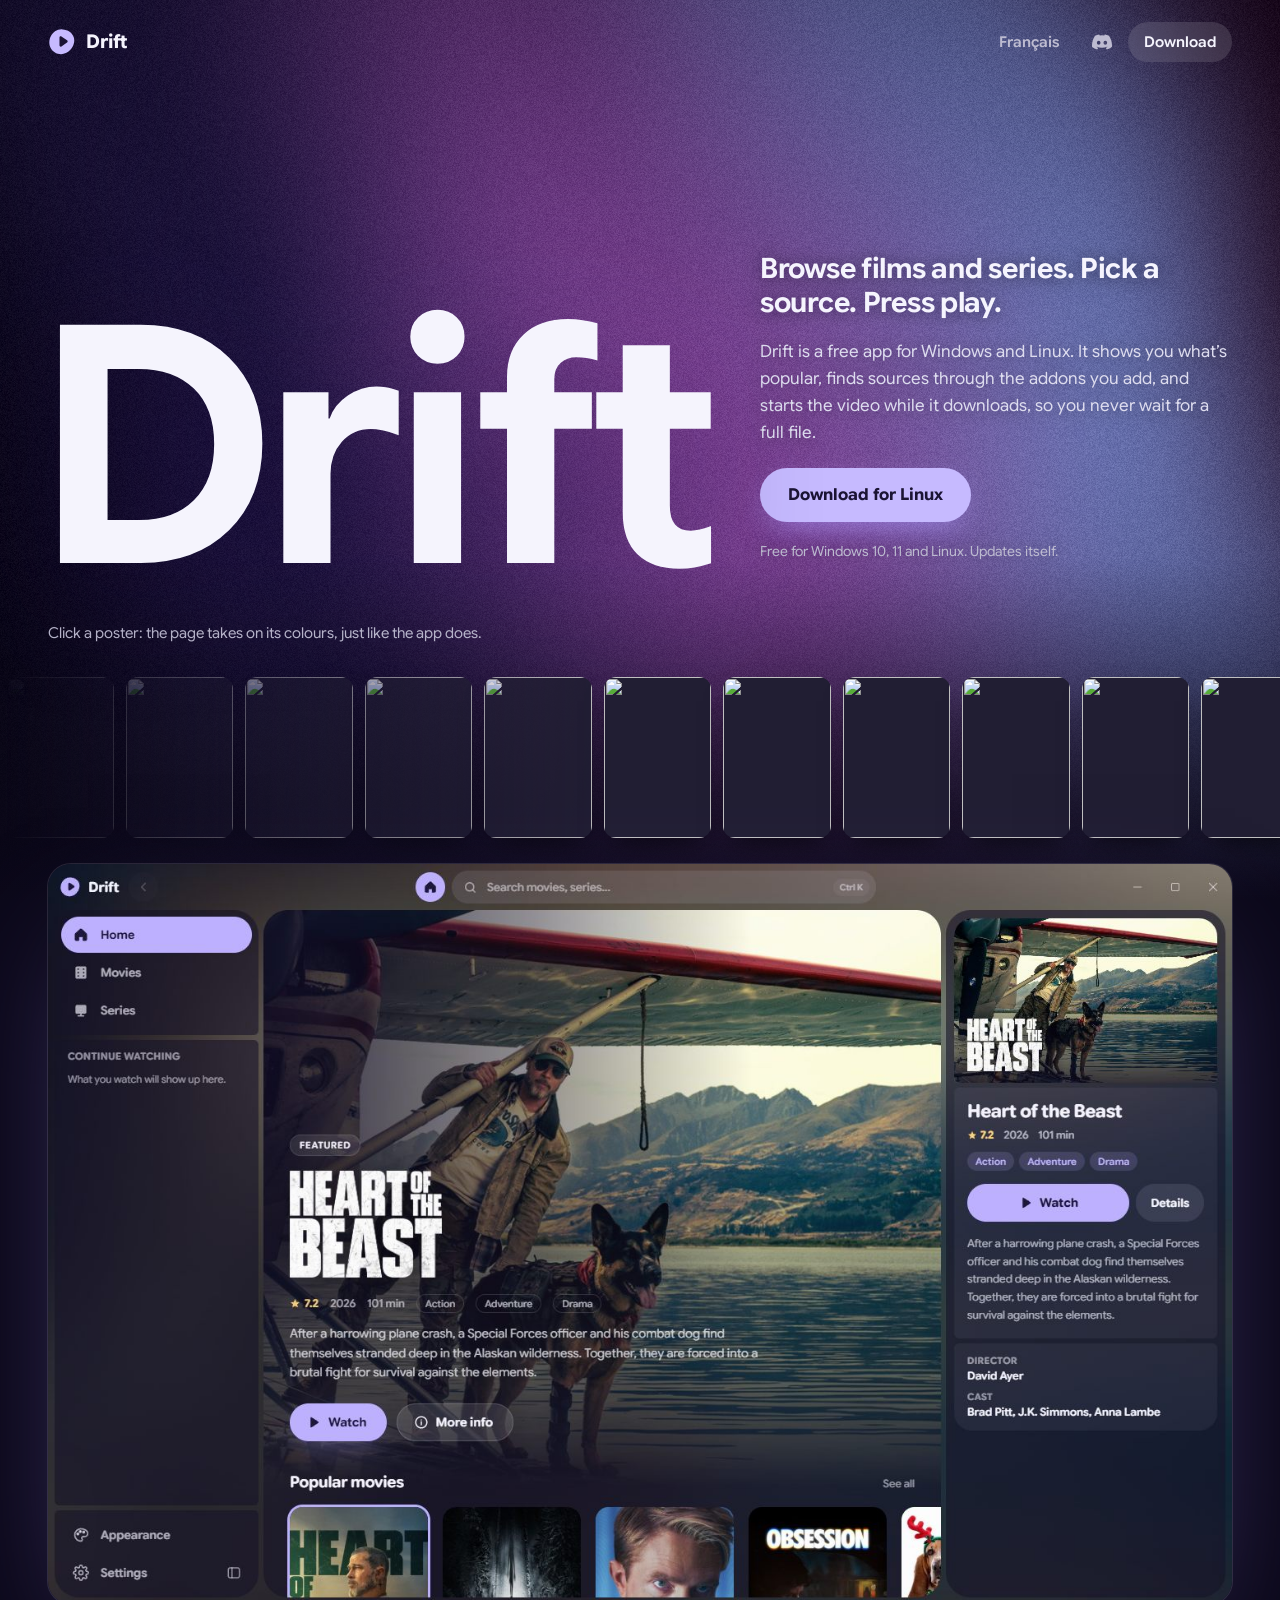
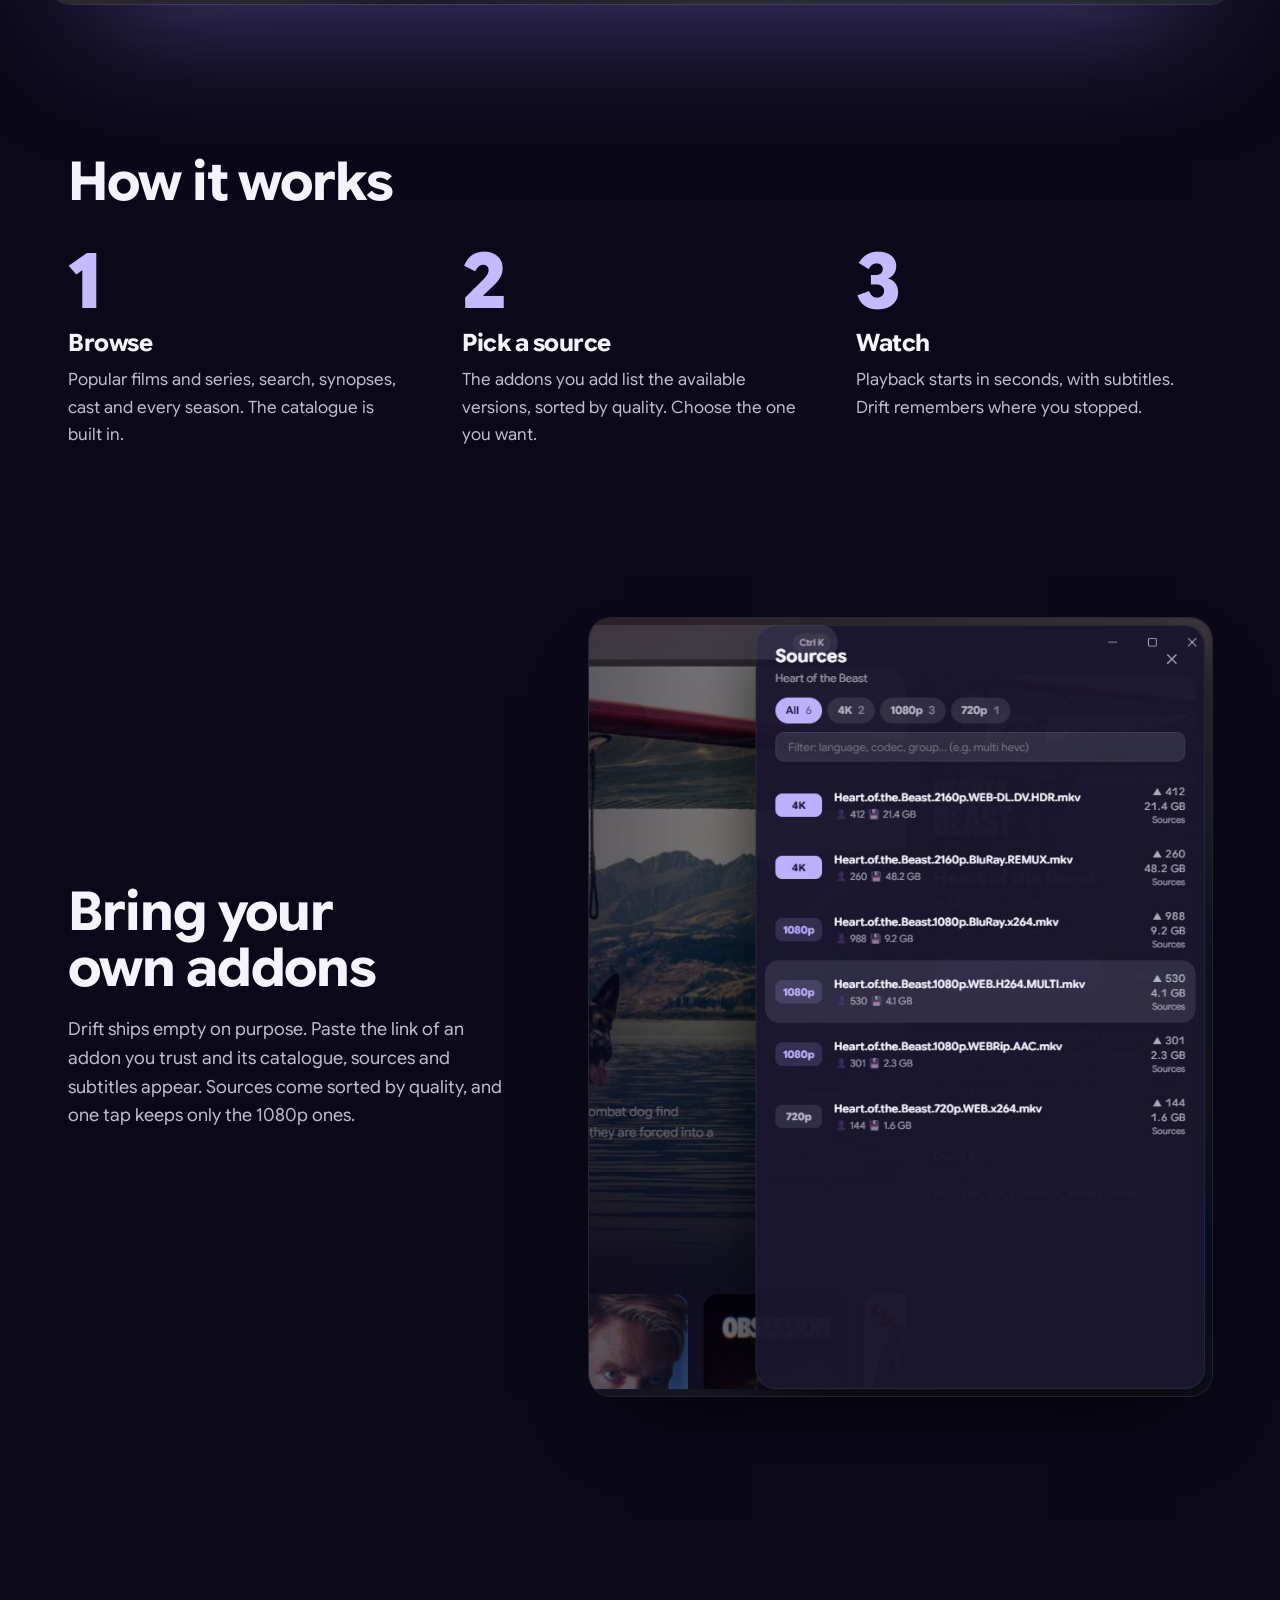
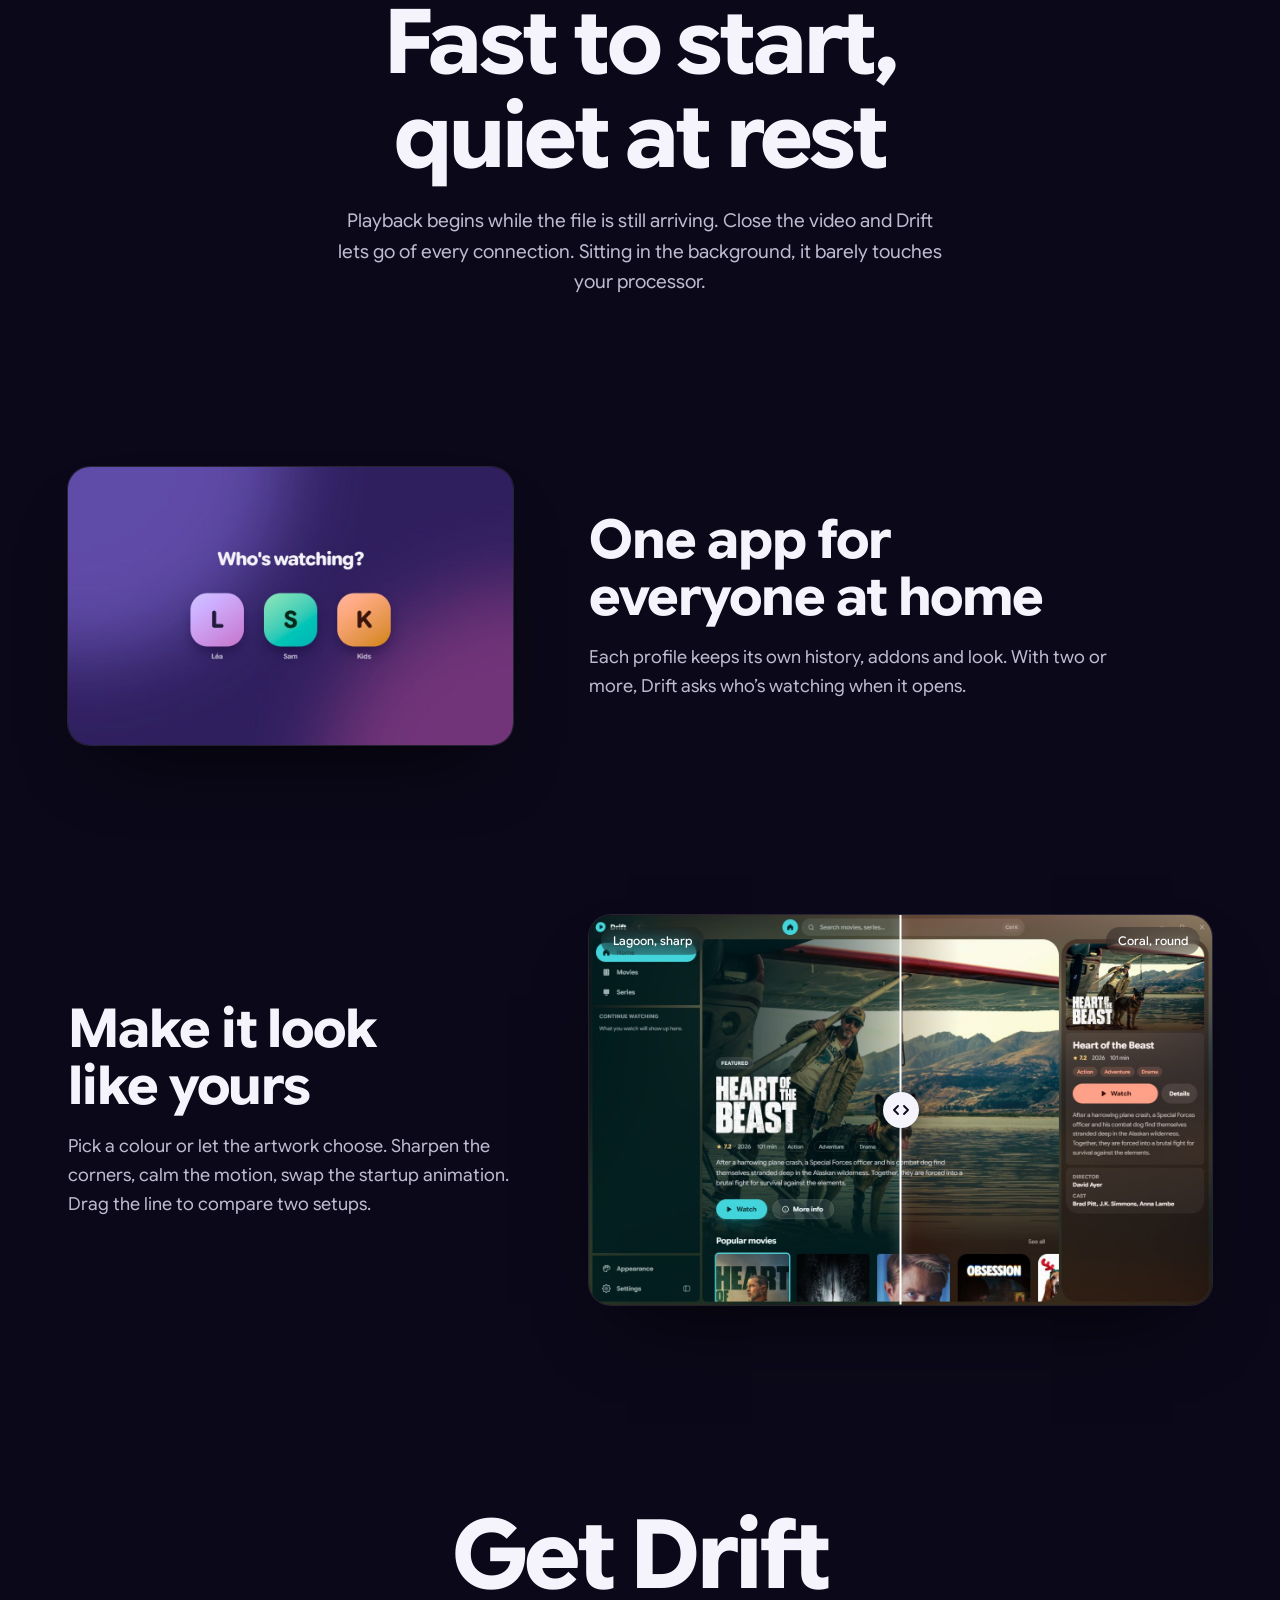
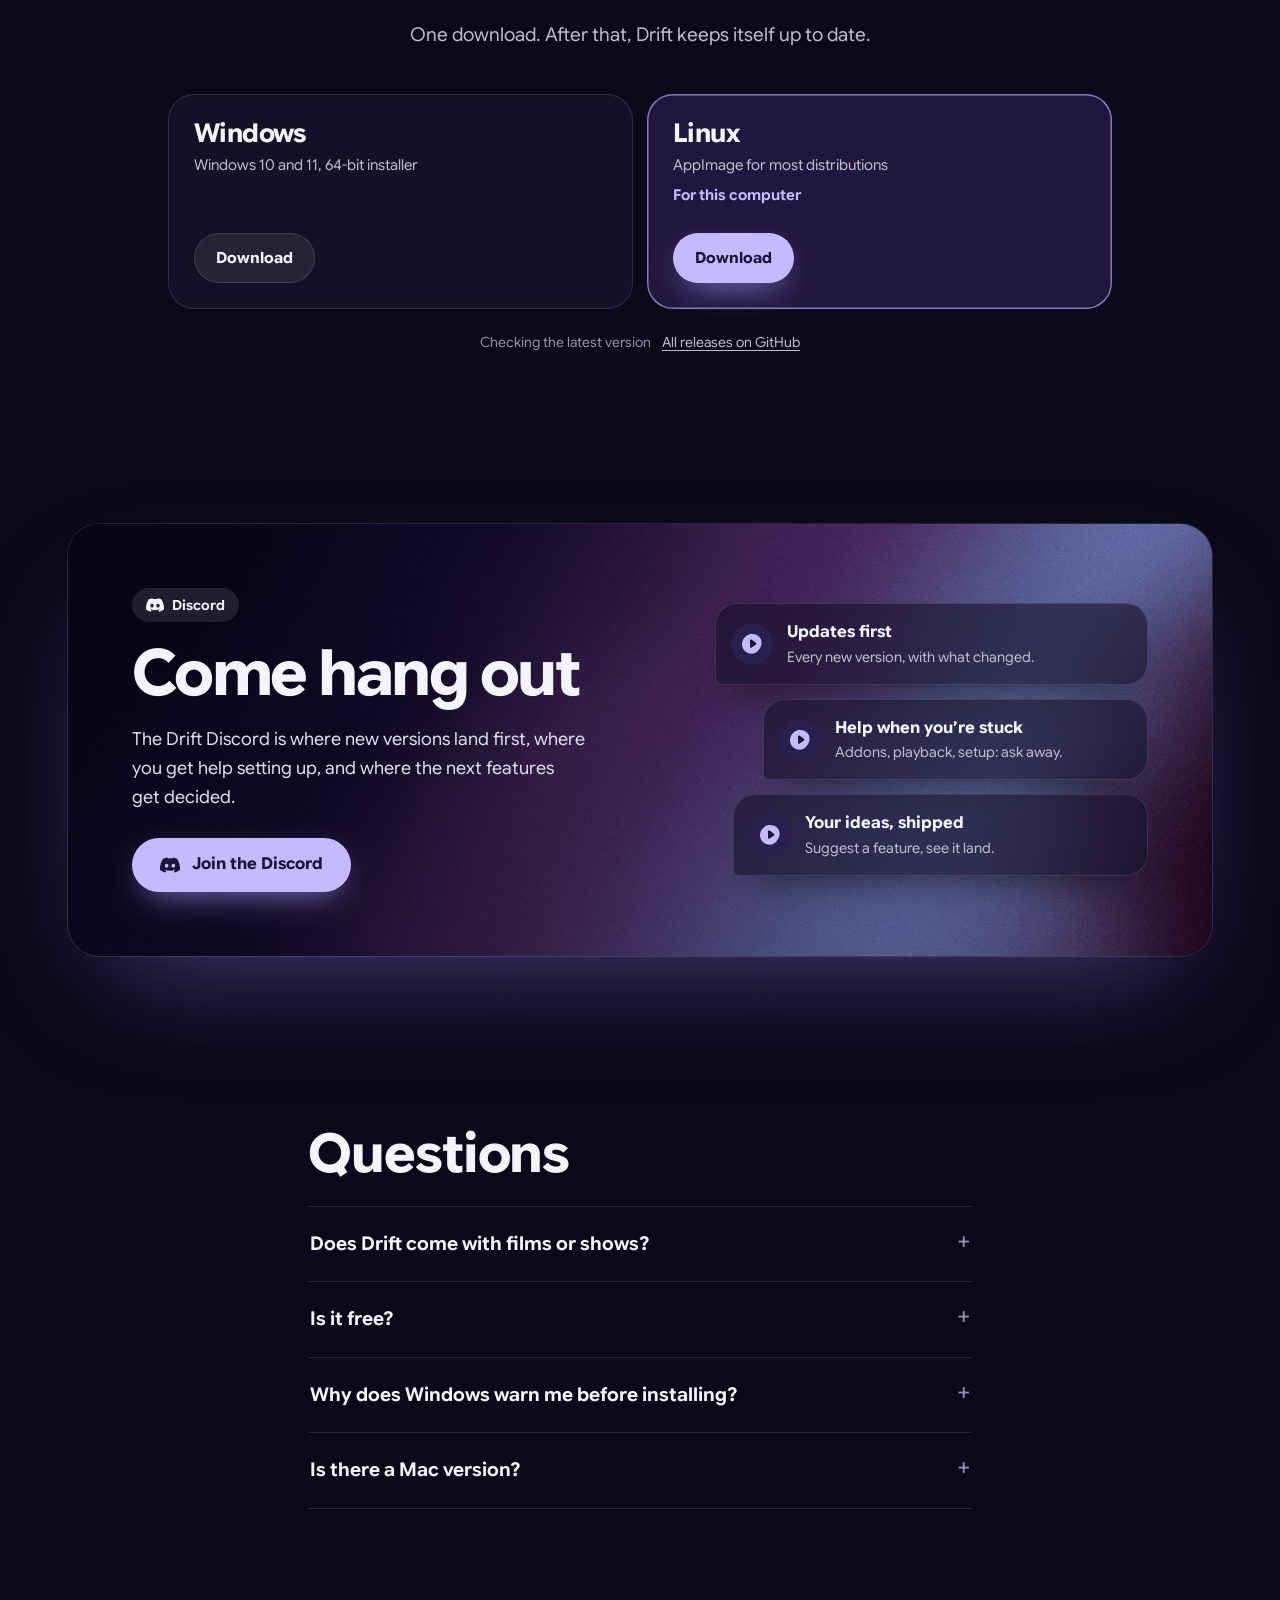
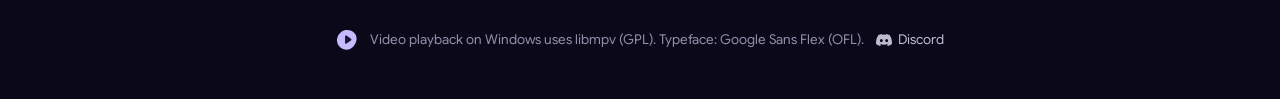
==== index.html @ 5ad6ea29 "Site" ====
<!doctype html>
<html lang="en">
  <head>
    <meta charset="UTF-8" />
    <meta name="viewport" content="width=device-width, initial-scale=1" />
    <title>Drift: browse films and series, watch in seconds</title>
    <meta name="description" content="Drift is a free app for Windows and Linux to browse films and series, pick a source from the addons you add, and start watching in seconds." />
    <meta name="theme-color" content="#1b1526" />
    <meta property="og:title" content="Drift" />
    <meta property="og:description" content="Browse films and series. Pick a source. Press play. Free for Windows and Linux." />
    <meta property="og:type" content="website" />
    <meta property="og:image" content="shots/home-290.jpg" />
    <link rel="icon" href="favicon.svg" type="image/svg+xml" />
    <link rel="preload" href="fonts/GoogleSansFlex-rond-latin.woff2" as="font" type="font/woff2" crossorigin />
    <script type="module" crossorigin src="./assets/index-Cp9mcTBH.js"></script>
    <link rel="stylesheet" crossorigin href="./assets/index-BoDyhZT-.css">
  </head>
  <body>
    <div id="root"></div>
  </body>
</html>
---- assets/index-BoDyhZT-.css ----
.grainient-container{width:100%;height:100%;position:relative;overflow:hidden}.grainient-canvas{width:100%;height:100%;display:block;position:absolute;inset:0}.variable-proximity{font-family:inherit}.sr-only{clip:rect(0, 0, 0, 0);white-space:nowrap;border:0;width:1px;height:1px;margin:-1px;padding:0;position:absolute;overflow:hidden}.cmp{touch-action:none;cursor:ew-resize;-webkit-user-select:none;user-select:none;background:var(--fill-on,var(--ink));outline:none;position:relative;overflow:hidden}.cmp:focus-visible{box-shadow:0 0 0 2px var(--signal,#2231dd)}.cmp-img{object-fit:cover;-webkit-user-drag:none;width:100%;height:100%;display:block;position:absolute;inset:0}.cmp-before{position:absolute;inset:0}.cmp-tag{-webkit-backdrop-filter:blur(10px);backdrop-filter:blur(10px);color:#fff;font-family:var(--font-ui);pointer-events:none;letter-spacing:0;background:#17181a5c;border-radius:999px;padding:4px 12px;font-size:12px;font-weight:500;position:absolute;top:12px;left:12px}.cmp-tag.cmp-right{left:auto;right:12px}.cmp-line{pointer-events:none;filter:drop-shadow(0 0 6px #ffffff80);position:absolute;inset:0;overflow:visible}.cmp-line path{fill:none;stroke:#fff;stroke-width:2px}.cmp-grip{pointer-events:none;width:0;position:absolute;top:0;bottom:0}.cmp-knob{background:var(--fill-slab,var(--card));width:36px;height:36px;color:var(--fill-on,var(--ink));border-radius:50%;place-items:center;transition:scale .22s cubic-bezier(.24,1.34,.38,1);display:grid;position:absolute;top:50%;left:50%;translate:-50% -50%;box-shadow:0 2px 12px #17181a40}.cmp:hover .cmp-knob{scale:1.08}.cmp[data-held] .cmp-knob{scale:.9}@font-face{font-family:Drift Sans;src:url(../fonts/GoogleSansFlex-rond-latin.woff2)format("woff2");font-weight:1 1000;font-display:swap}:root{--h:290;--bg:oklch(.15 .035 var(--h));--bg-2:oklch(.19 .045 var(--h));--ink:oklch(.97 .012 var(--h));--mute:oklch(.8 .03 var(--h));--faint:oklch(.66 .04 var(--h));--accent:oklch(.83 .12 var(--h));--on-accent:oklch(.22 .06 var(--h));--line:oklch(.97 .02 var(--h) / .12);--ease:cubic-bezier(.22, 1, .36, 1);--spring:linear(0, .009, .035 2.1%, .141, .281 6.7%, .723 12.9%, .938 16.7%, 1.017, 1.077, 1.121 24.4%, 1.15 27.7%, 1.163, 1.157 35.1%, 1.103 42.2%, 1.025 51.9%, 1.003 57.8%, .997 66.6%, 1);--lightningcss-light: ;--lightningcss-dark:initial;color-scheme:dark}*{box-sizing:border-box}html{scroll-behavior:smooth;background:var(--bg)}body{background:var(--bg);color:var(--ink);font-variation-settings:"ROND" 100;-webkit-font-smoothing:antialiased;text-rendering:optimizelegibility;margin:0;font:400 17px/1.6 Drift Sans,system-ui,sans-serif}img{max-width:100%;height:auto;display:block}a{color:inherit}button{font:inherit;color:inherit;cursor:pointer;background:0 0;border:0}:focus-visible{outline:2px solid var(--ink);outline-offset:3px;border-radius:8px}h1,h2,h3{letter-spacing:-.02em;text-wrap:balance;margin:0;font-weight:720;line-height:1.05}h2{font-size:clamp(2rem,4.2vw,3.4rem)}p{text-wrap:pretty;margin:0}.skip{z-index:50;background:var(--ink);color:var(--bg);border-radius:999px;padding:10px 16px;text-decoration:none;position:absolute;top:-60px;left:12px}.skip:focus{top:12px}.bar{z-index:10;justify-content:space-between;align-items:center;padding:22px clamp(18px,4vw,48px);display:flex;position:absolute;inset:0 0 auto}.brand{align-items:center;gap:10px;font-size:19px;font-weight:720;text-decoration:none;display:flex}.pebble-body{fill:var(--accent)}.pebble-play{fill:var(--on-accent)}.bar nav{align-items:center;gap:6px;display:flex}.lang,.pill{height:40px;transition:background-color .2s, transform .4s var(--spring);border-radius:999px;align-items:center;padding:0 16px;font-size:15px;font-weight:600;text-decoration:none;display:inline-flex}.lang{color:var(--mute)}.lang:hover{color:var(--ink);background:oklch(100% 0 0/.08)}.pill{-webkit-backdrop-filter:blur(12px);backdrop-filter:blur(12px);background:oklch(100% 0 0/.12)}.pill:hover{background:oklch(100% 0 0/.2)}.pill:active,.lang:active{transform:scale(.94)}.hero{isolation:isolate;grid-template-rows:1fr auto;grid-template-columns:minmax(0,1fr);min-height:100svh;padding:110px clamp(18px,4vw,48px) 40px;display:grid;position:relative;overflow:hidden}.hero-bg{z-index:-1;position:absolute;inset:0}.hero:after{content:"";z-index:-1;background:linear-gradient(to bottom, transparent, var(--bg));pointer-events:none;height:38%;position:absolute;inset:auto 0 0}.hero-copy{grid-template-columns:minmax(0,1.4fr) minmax(280px,1fr);align-self:end;align-items:end;gap:clamp(24px,4vw,64px);display:grid}.wordmark{letter-spacing:-.035em;color:var(--ink);filter:drop-shadow(0 30px 60px oklch(.15 .08 var(--h) / .4));margin-left:-.04em;font-size:clamp(8rem,26vw,26rem);line-height:.78}.wordmark [data-word]>span{animation:rise 1.1s var(--spring) both}.wordmark [data-word]>span:nth-child(2){animation-delay:70ms}.wordmark [data-word]>span:nth-child(3){animation-delay:.14s}.wordmark [data-word]>span:nth-child(4){animation-delay:.21s}.wordmark [data-word]>span:nth-child(5){animation-delay:.28s}@keyframes rise{0%{opacity:0;transform:translateY(.5em)scale(.9)}}.hero-side{max-width:30rem;text-shadow:0 1px 18px oklch(.15 .06 var(--h) / .55);gap:18px;padding-bottom:1.4vw;display:grid}.hero-line{letter-spacing:-.01em;font-size:clamp(1.45rem,2.2vw,1.9rem);font-weight:650;line-height:1.2}.hero-sub{color:oklch(.9 .025 var(--h))}.hero-note{color:var(--mute);font-size:14px}.cta-row{flex-wrap:wrap;gap:10px;margin-top:4px;display:flex}.cta,.ghost{height:54px;transition:transform .45s var(--spring), background-color .2s, box-shadow .3s;border-radius:999px;justify-content:center;align-items:center;gap:12px;padding:0 28px;font-size:16.5px;font-weight:700;text-decoration:none;display:inline-flex}.cta{background:var(--accent);color:var(--on-accent);box-shadow:0 12px 34px -12px oklch(.75 .15 var(--h) / .8)}.cta:hover{box-shadow:0 18px 44px -12px oklch(.75 .15 var(--h) / .95);transform:scale(1.04)}.cta:active,.ghost:active{transform:scale(.95)}.cta.dark{background:var(--on-accent);color:var(--accent);box-shadow:none}.ghost{color:var(--ink);box-shadow:inset 0 0 0 1px var(--line);background:oklch(100% 0 0/.08)}.ghost:hover{background:oklch(100% 0 0/.14)}.cta:disabled,.ghost:disabled{opacity:.45;cursor:default;transform:none}.size{opacity:.7;font-variant-numeric:tabular-nums;font-weight:500}.reel{grid-template-columns:minmax(0,1fr);gap:0;min-width:0;margin:40px calc(-1*clamp(18px,4vw,48px)) 0;display:grid;overflow:hidden}.reel-caption{color:var(--mute);min-height:1.6em;padding:0 clamp(18px,4vw,48px);font-size:15px}.reel-track{width:max-content;animation:120s linear infinite reel;display:flex;-webkit-mask-image:linear-gradient(90deg,#0000,#000 6% 94%,#0000);mask-image:linear-gradient(90deg,#0000,#000 6% 94%,#0000)}.reel:hover .reel-track,.reel:focus-within .reel-track{animation-play-state:paused}@keyframes reel{to{transform:translate(-50%)}}.reel-set{gap:12px;padding:32px 6px 22px;display:flex}.poster{aspect-ratio:2/3;background:oklch(.25 .04 var(--h));width:clamp(84px,8.4vw,124px);transition:transform .5s var(--spring), box-shadow .25s;border-radius:12px;flex:none;padding:0;overflow:hidden;box-shadow:0 12px 26px -12px #000000bf}.poster img{object-fit:cover;width:100%;height:100%}.poster:hover{transform:translateY(-8px)rotate(-1.5deg)}.poster[aria-pressed=true]{box-shadow:0 0 0 2px var(--bg), 0 0 0 4px var(--ink), 0 20px 34px -12px #000c;transform:translateY(-10px)scale(1.06)}.showcase{z-index:2;margin-top:-4vh;padding:0 clamp(14px,4vw,48px);position:relative}.window{background:var(--bg-2);max-width:1240px;box-shadow:0 0 0 1px var(--line), 0 50px 120px -40px oklch(.6 .15 var(--h) / .55), 0 30px 60px -30px #000c;border-radius:clamp(12px,1.8vw,24px);margin:0 auto;display:grid;overflow:hidden}.window img{opacity:0;width:100%;transition:opacity .8s var(--ease);grid-area:1/1}.window img.on{opacity:1}@supports (animation-timeline:view()){@media (prefers-reduced-motion:no-preference){.window{transform-origin:50% 100%;animation:linear both settle;animation-timeline:view();animation-range:entry cover 42%}@keyframes settle{0%{transform:perspective(1600px)rotateX(24deg)scale(.9)}to{transform:none}}}}.steps{max-width:1240px;margin:clamp(90px,12vw,150px) auto 0;padding:0 clamp(18px,4vw,48px)}.steps ol{counter-reset:step;grid-template-columns:repeat(3,1fr);gap:clamp(18px,3vw,40px);margin:34px 0 0;padding:0;list-style:none;display:grid}.steps li{counter-increment:step;align-content:start;gap:10px;display:grid}.steps li:before{content:counter(step);color:var(--accent);font-size:clamp(3.2rem,6vw,4.8rem);font-weight:800;line-height:1}.steps h3{font-size:24px}.steps p{color:var(--mute);max-width:24rem}.feature,.statement,.download,.faq{padding:0 clamp(18px,4vw,48px)}.feature{grid-template-columns:minmax(0,5fr) minmax(0,7fr);align-items:center;gap:clamp(28px,6vw,90px);max-width:1240px;margin:clamp(90px,14vw,170px) auto 0;display:grid}.feature.flip .feature-text{order:2}.feature-text{gap:18px;display:grid}.feature-text p{color:var(--mute);max-width:34rem;font-size:18px}.crop{box-shadow:0 0 0 1px var(--line), 0 40px 80px -40px #000c;border-radius:22px;margin:0;overflow:hidden}.crop img{object-fit:cover;width:100%;height:100%}.crop-sources{aspect-ratio:4/5}.crop-sources img{object-position:100% 0}.crop-profiles{aspect-ratio:16/10}.crop-profiles img{object-position:50% 52%;transform:scale(1.35)}.compare .cmp{touch-action:pan-y;box-shadow:0 0 0 1px var(--line), 0 40px 80px -40px #000c}.compare{--font-ui:"Drift Sans";--card:var(--ink);--fill-slab:var(--ink);--fill-on:var(--bg);--signal:var(--accent)}.statement{text-align:center;justify-items:center;gap:22px;max-width:980px;margin:clamp(110px,16vw,200px) auto 0;display:grid}.statement h2{letter-spacing:-.035em;font-size:clamp(2.6rem,7vw,5.6rem)}.statement p{color:var(--mute);max-width:38rem;font-size:19px}.download{text-align:center;max-width:1040px;margin:clamp(120px,16vw,200px) auto 0;scroll-margin-top:40px}.download h2{letter-spacing:-.04em;font-size:clamp(3rem,8vw,6rem)}.lede{color:var(--mute);margin-top:14px;font-size:19px}.platforms{text-align:left;grid-template-columns:1fr 1fr;gap:14px;margin-top:44px;display:grid}.platform{background:var(--bg-2);box-shadow:inset 0 0 0 1px var(--line);border-radius:26px;flex-direction:column;justify-content:space-between;align-items:flex-start;gap:26px;padding:26px;display:flex}.platform.mine{background:oklch(.24 .07 var(--h));box-shadow:inset 0 0 0 1.5px oklch(.83 .12 var(--h) / .6)}.platform h3{font-size:26px}.platform p{color:var(--mute);margin-top:6px;font-size:15px}.platform .mine-tag{color:var(--accent);font-weight:650}.platform .cta,.platform .ghost{flex:none;height:50px;padding:0 22px;font-size:15.5px}.size-line{font-variant-numeric:tabular-nums;color:var(--faint)}.send{justify-items:center;gap:16px;margin-top:28px;display:grid}.send p{color:var(--mute);max-width:28rem}.version{color:var(--faint);margin-top:22px;font-size:14px}.version a{color:var(--mute);text-underline-offset:3px;margin-left:8px}.faq{max-width:760px;margin:clamp(110px,14vw,170px) auto 0}.faq h2{margin-bottom:24px}.faq details{border-top:1px solid var(--line)}.faq details:last-child{border-bottom:1px solid var(--line)}.faq summary{cursor:pointer;justify-content:space-between;gap:20px;padding:22px 2px;font-size:19px;font-weight:650;list-style:none;display:flex}.faq summary::-webkit-details-marker{display:none}.faq summary:after{content:"+";color:var(--faint);transition:transform .3s var(--ease);font-size:24px;font-weight:400;line-height:1}.faq details[open] summary:after{transform:rotate(45deg)}.faq details p{color:var(--mute);max-width:42rem;padding:0 2px 24px}.foot{color:var(--faint);text-align:center;justify-content:center;align-items:center;gap:12px;padding:120px 24px 48px;font-size:13.5px;display:flex}.done{z-index:100;background:var(--accent);color:var(--on-accent);clip-path:circle(0 at var(--x) var(--y));place-items:center;padding:24px;transition:clip-path .85s cubic-bezier(.7,0,.18,1);display:grid;position:fixed;inset:0}.done.open{clip-path:circle(150vmax at var(--x) var(--y))}.done-inner{opacity:0;max-width:34rem;transition:opacity .4s, transform .6s var(--spring);justify-items:start;gap:22px;display:grid;transform:translateY(16px)}.done.open .done-inner{opacity:1;transition-delay:.42s;transform:none}.done .pebble-body{fill:var(--on-accent)}.done .pebble-play{fill:var(--accent)}.done h2{font-size:clamp(2.2rem,5vw,3.4rem)}.done ol{gap:12px;margin:0;padding-left:1.3em;font-size:18px;display:grid}.done code{background:oklch(.22 .06 var(--h) / .12);white-space:nowrap;border-radius:6px;padding:2px 8px;font:600 15px ui-monospace,Consolas,monospace}.lang.icon{justify-content:center;width:40px;padding:0}.community{max-width:1240px;margin:clamp(110px,14vw,170px) auto 0;padding:0 clamp(18px,4vw,48px)}.community-card{isolation:isolate;box-shadow:0 0 0 1px var(--line), 0 50px 120px -50px oklch(.6 .15 var(--h) / .6);border-radius:32px;grid-template-columns:minmax(0,6fr) minmax(0,5fr);align-items:center;gap:clamp(28px,5vw,70px);padding:clamp(32px,5vw,72px);display:grid;position:relative;overflow:hidden}.community-bg{z-index:-2;position:absolute;inset:0}.community-card:before{content:"";z-index:-1;background:linear-gradient(100deg, oklch(.13 .04 var(--h) / .85) 15%, oklch(.13 .04 var(--h) / .25));position:absolute;inset:0}.community-text{justify-items:start;gap:18px;display:grid}.community-kicker{-webkit-backdrop-filter:blur(12px);backdrop-filter:blur(12px);background:oklch(100% 0 0/.1);border-radius:999px;align-items:center;gap:8px;padding:6px 14px;font-size:14px;font-weight:650;display:inline-flex}.community h2{letter-spacing:-.035em;font-size:clamp(2.4rem,5vw,4.2rem)}.community-text>p:not(.community-kicker){color:oklch(.9 .025 var(--h));max-width:30rem;font-size:18px}.community .cta{margin-top:8px}.bubbles{gap:14px;margin:0;padding:0;list-style:none;display:grid}.bubble{background:oklch(.2 .05 var(--h) / .6);-webkit-backdrop-filter:blur(18px);backdrop-filter:blur(18px);box-shadow:inset 0 0 0 1px var(--line), 0 20px 40px -24px #000c;transition:transform .5s var(--spring);border-radius:22px 22px 22px 6px;align-items:center;gap:14px;padding:16px 20px 16px 16px;display:flex}.bubble:nth-child(2){margin-left:clamp(16px,4vw,48px)}.bubble:nth-child(3){margin-left:clamp(4px,1.5vw,18px)}.bubble:hover{transform:translateY(-4px)rotate(-1deg)}.bubble-avatar{background:oklch(.28 .08 var(--h));border-radius:50%;flex:none;place-items:center;width:42px;height:42px;display:grid}.bubble strong{font-size:16.5px;font-weight:700;display:block}.bubble small{color:var(--mute);font-size:14.5px;display:block}@media (prefers-reduced-motion:no-preference){.bubble{animation:6s ease-in-out infinite alternate float}.bubble:nth-child(2){animation-delay:-2s}.bubble:nth-child(3){animation-delay:-4s}@keyframes float{to{translate:0 -6px}}}.foot-dc{color:var(--mute);align-items:center;gap:6px;text-decoration:none;display:inline-flex}.foot-dc:hover{color:var(--ink)}@media (width<=860px){.community-card{border-radius:26px;grid-template-columns:1fr}.community-card:before{background:oklch(.13 .04 var(--h) / .6)}.hero{padding-top:96px}.window{aspect-ratio:1/1.05}.window img{object-fit:cover;object-position:45% 30%;height:100%}.steps li{grid-template-columns:2.4rem 1fr;align-items:baseline;column-gap:14px}.steps li:before{grid-row:span 2;font-size:3rem}.foot{flex-direction:column;gap:10px;padding-top:90px}.hero-copy{grid-template-columns:1fr;gap:18px}.wordmark{font-size:clamp(7rem,38vw,17rem)}.steps ol,.feature,.feature.flip{grid-template-columns:1fr}.feature.flip .feature-text{order:0}}@media (width<=600px){.platforms{grid-template-columns:1fr}}@media (prefers-reduced-motion:reduce){*,:before,:after{transition:none!important;animation:none!important}.reel-track{width:auto;overflow-x:auto}.reel-set[aria-hidden=true]{display:none}html{scroll-behavior:auto}}
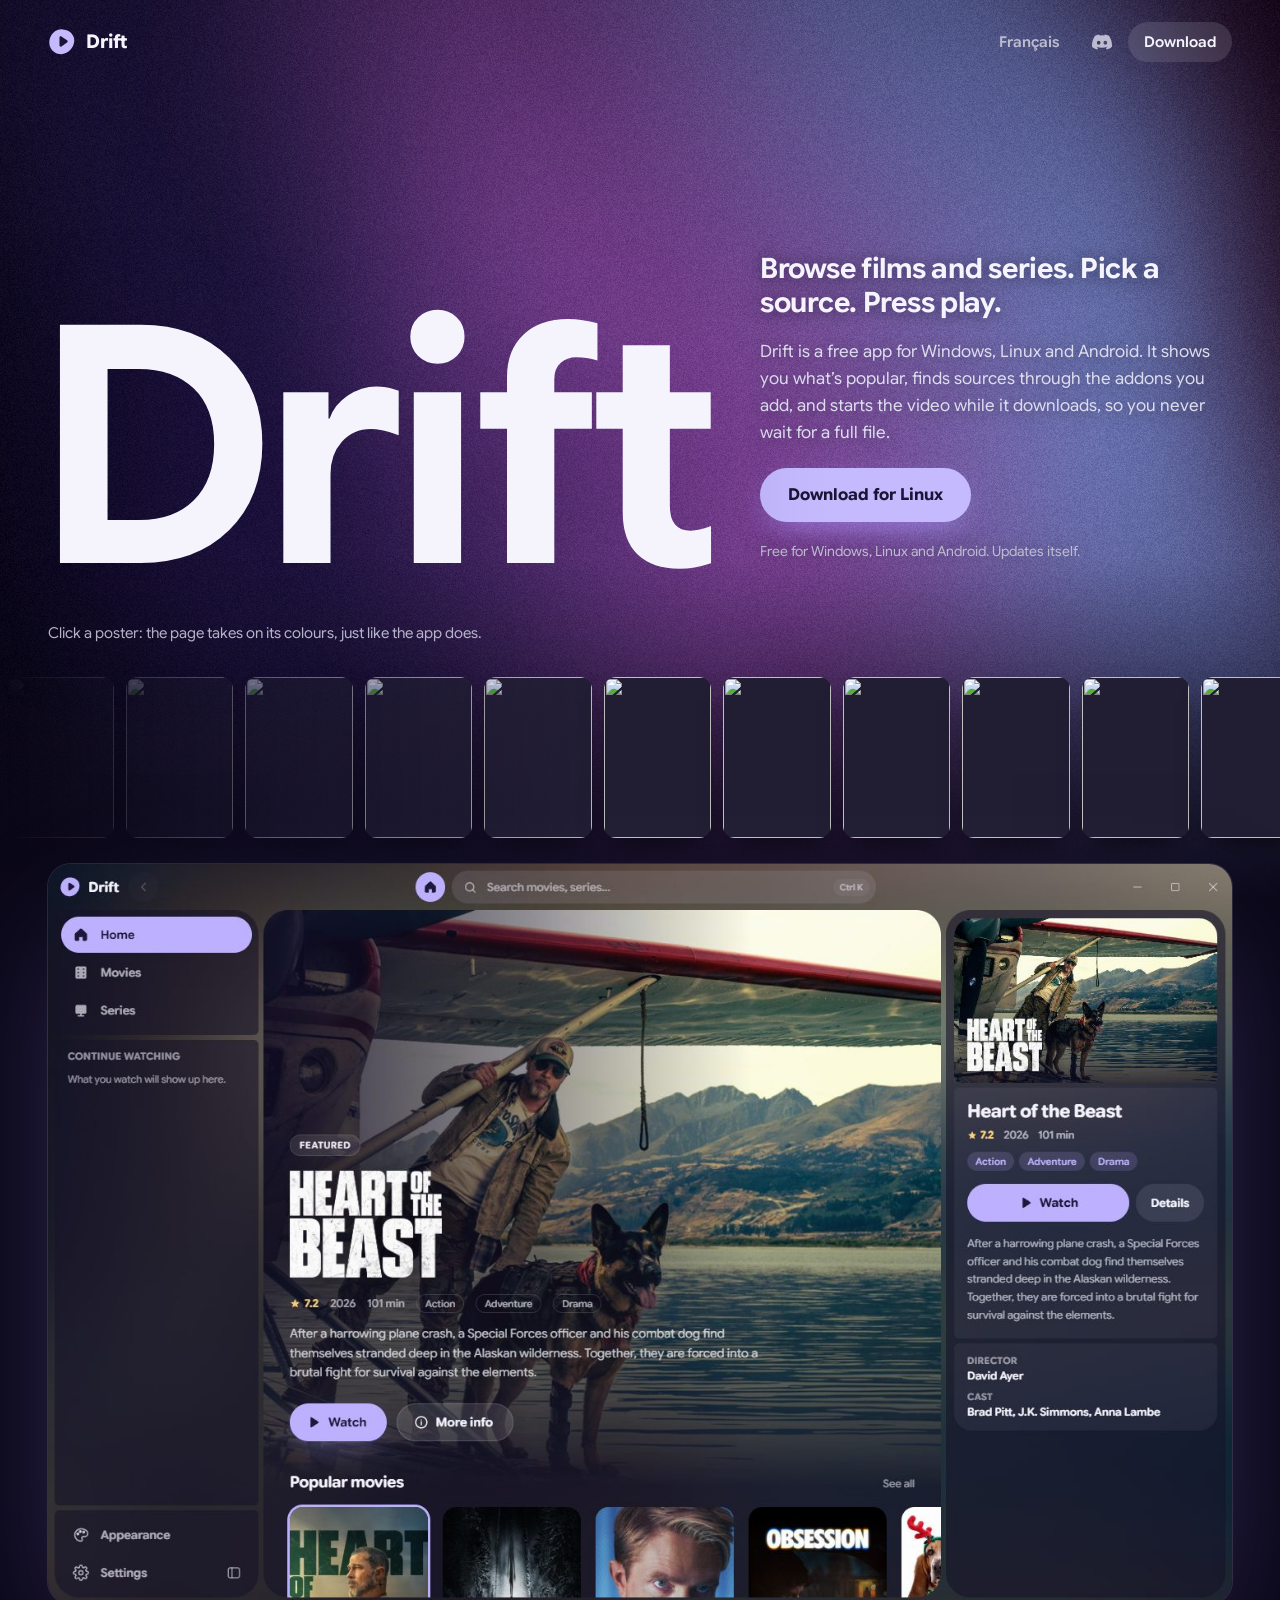
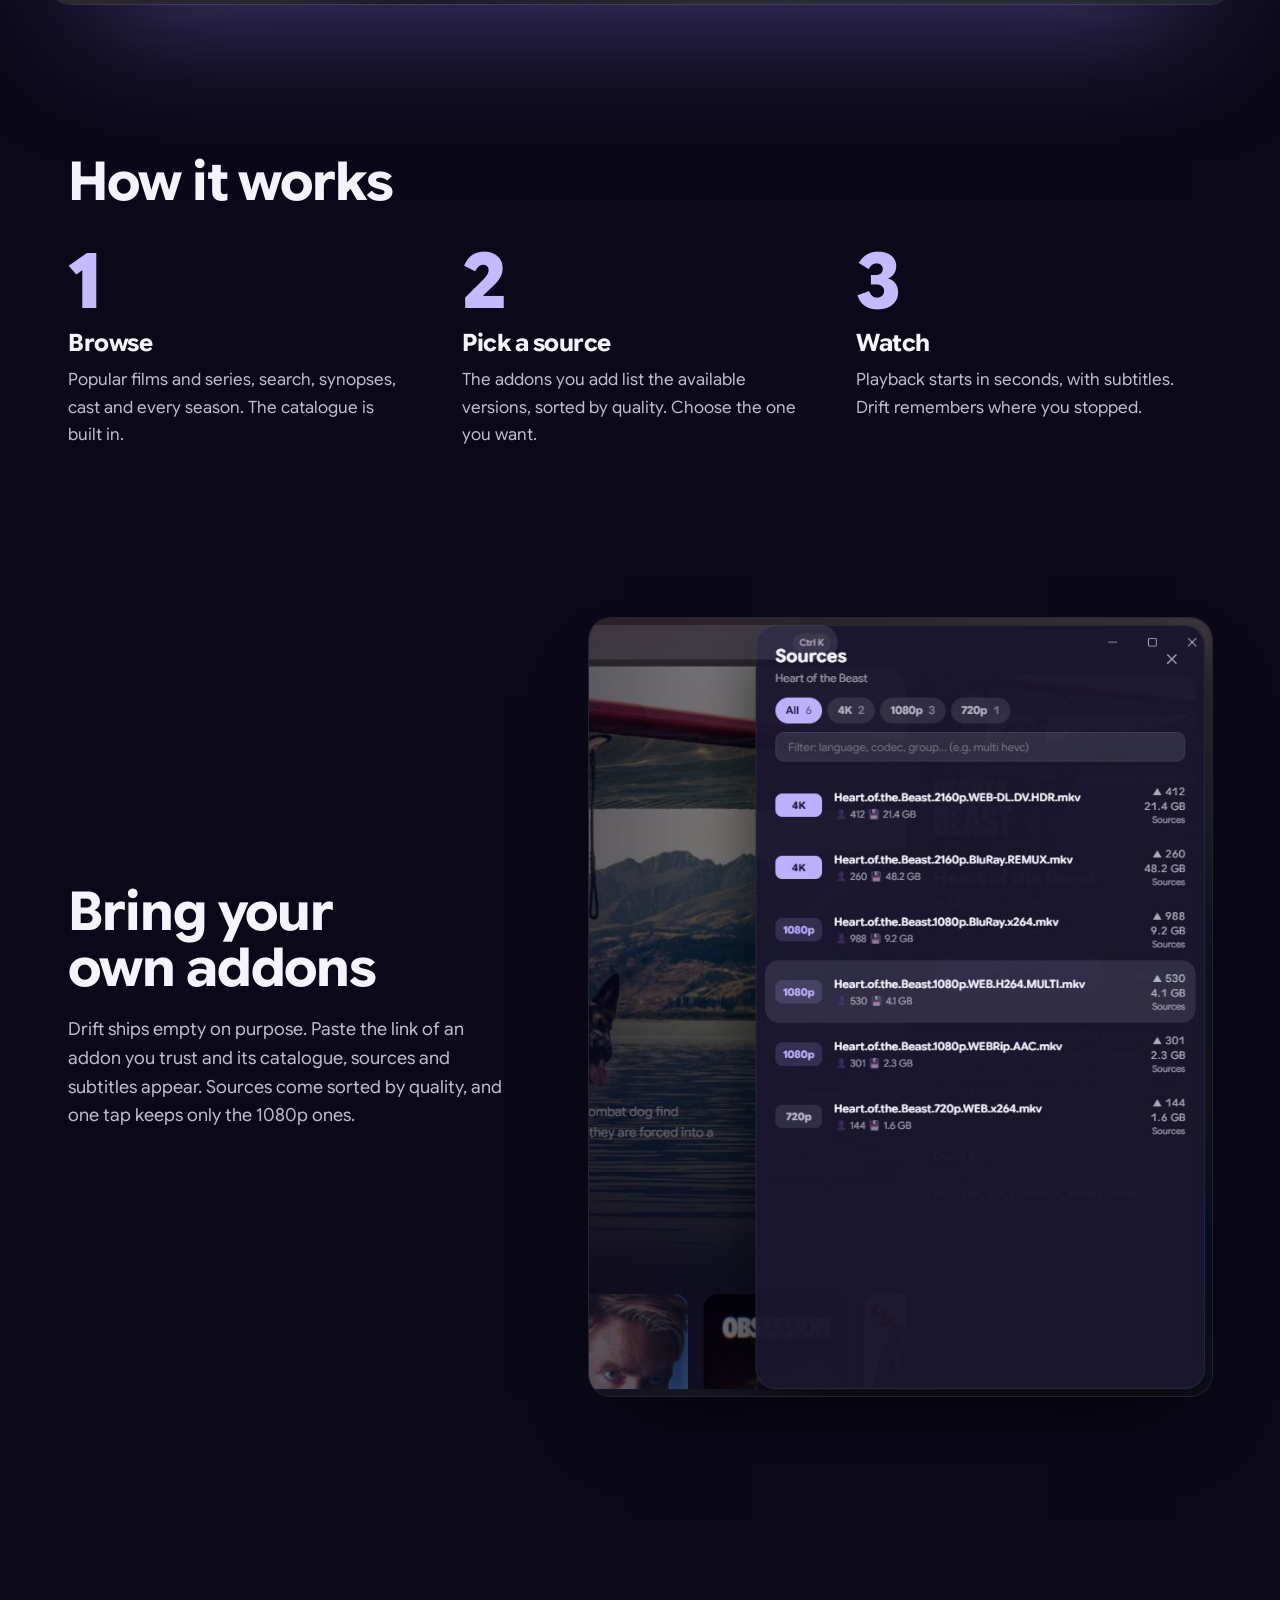
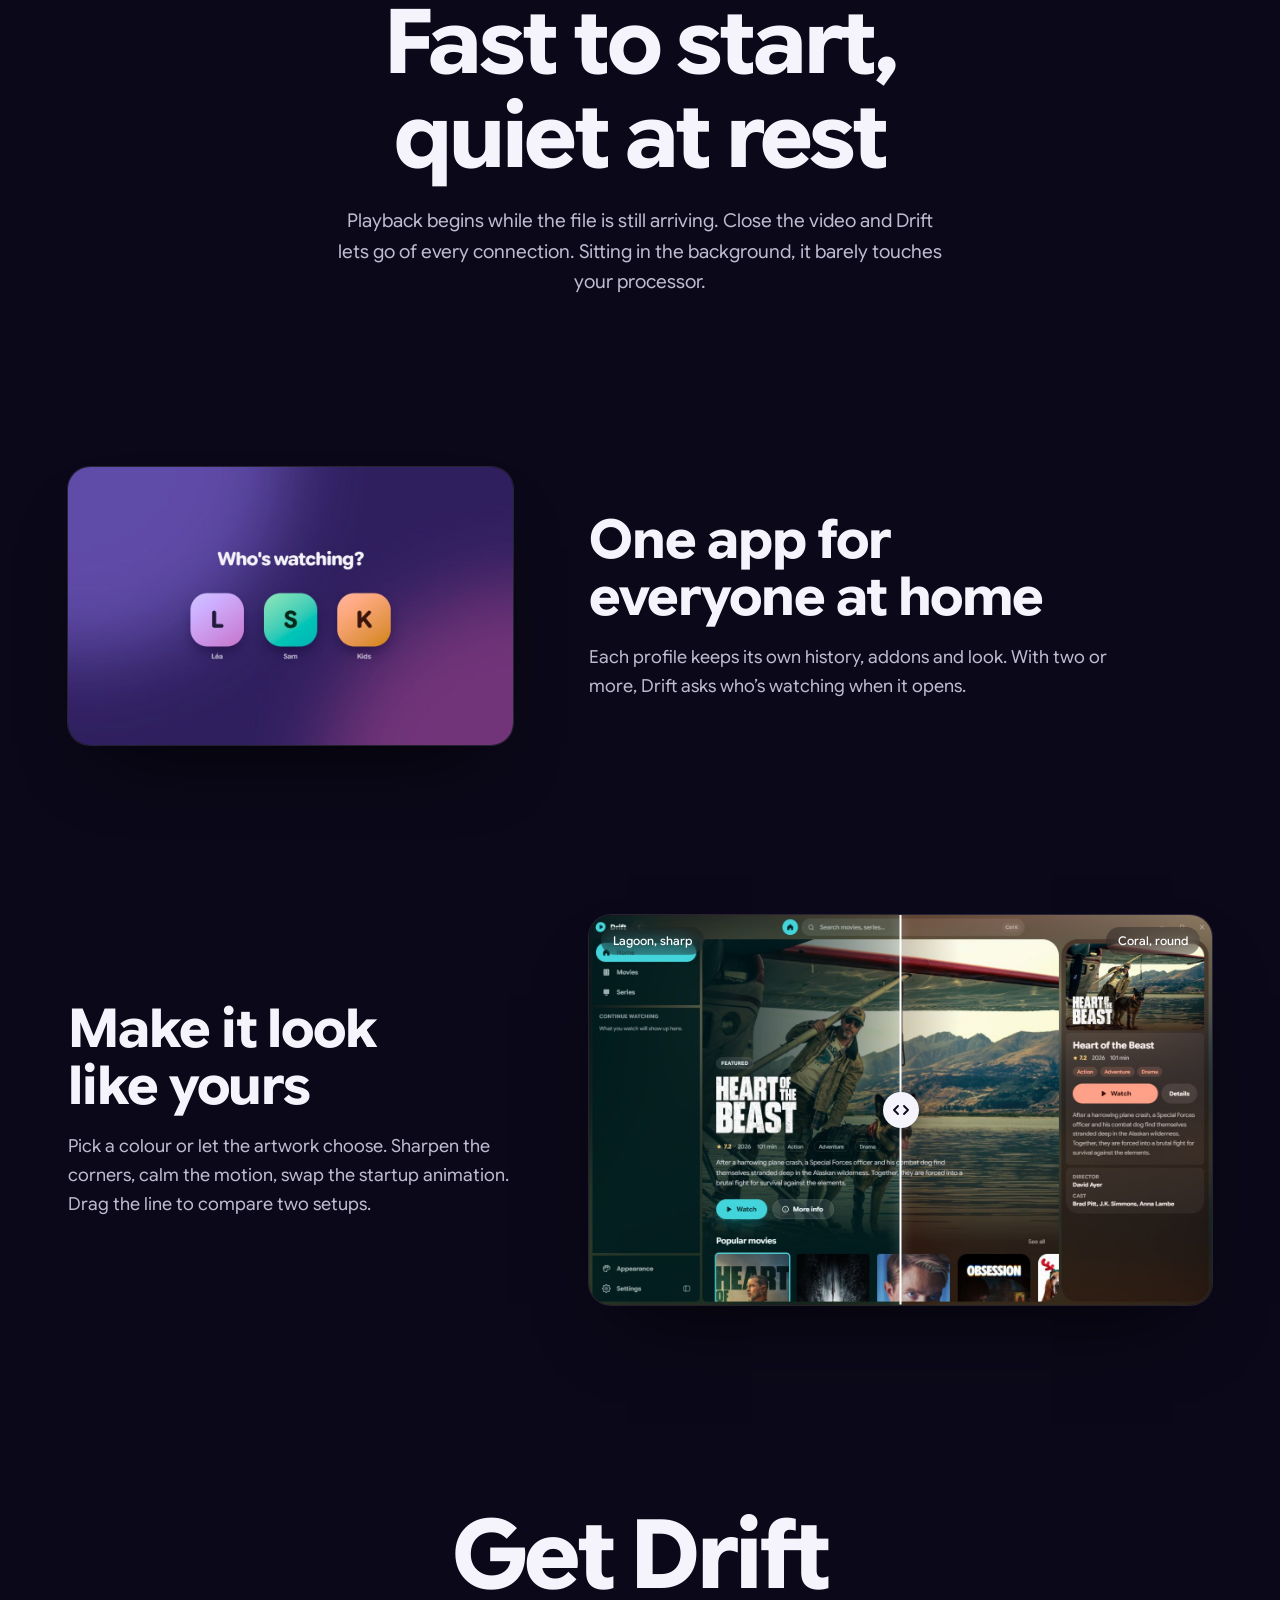
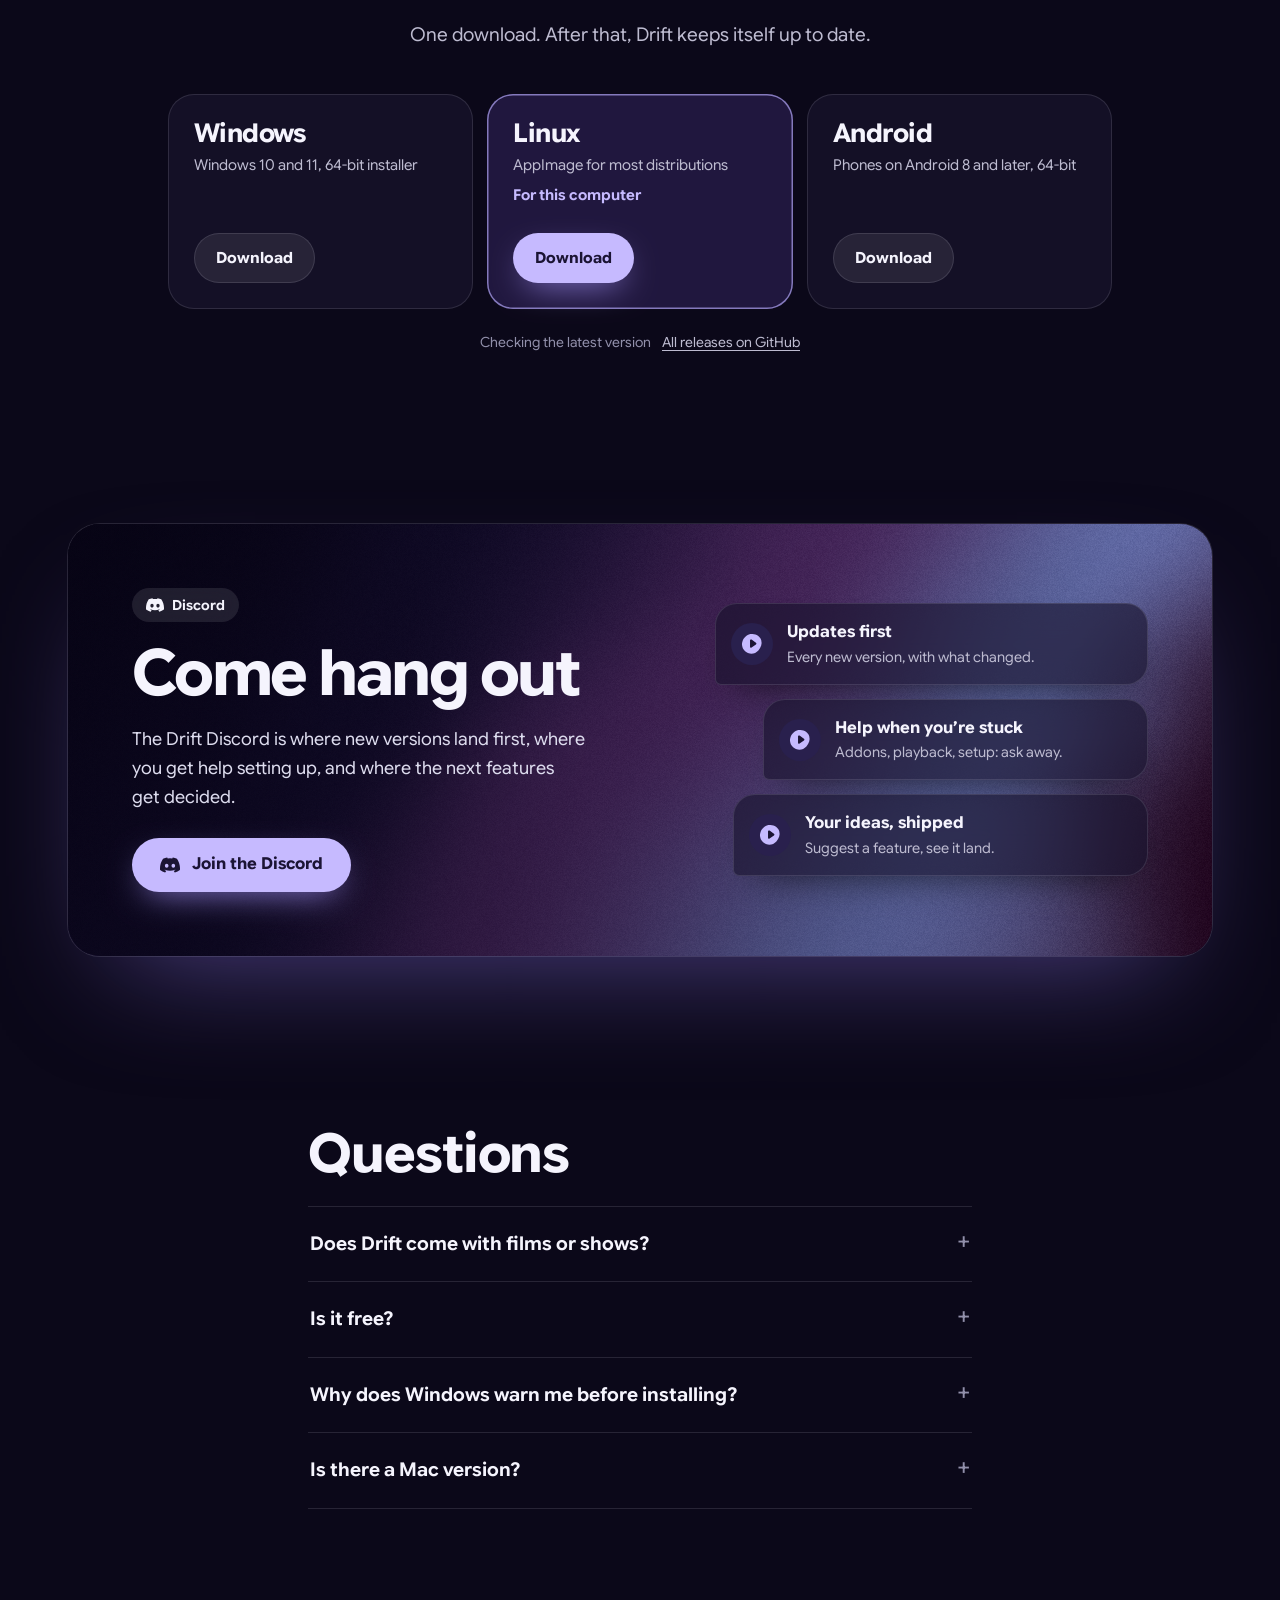
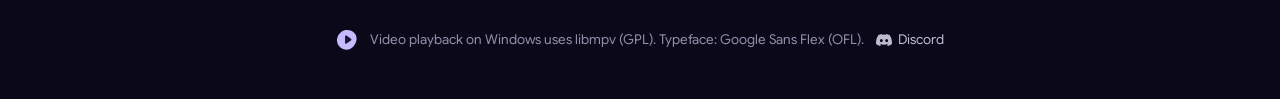
==== commit 11584e12: "Site: link previews (absolute og:image), Android download card, 404, robots, sitemap" ====
--- a/index.html
+++ b/index.html
@@ -4,16 +4,24 @@
     <meta charset="UTF-8" />
     <meta name="viewport" content="width=device-width, initial-scale=1" />
     <title>Drift: browse films and series, watch in seconds</title>
-    <meta name="description" content="Drift is a free app for Windows and Linux to browse films and series, pick a source from the addons you add, and start watching in seconds." />
+    <meta name="description" content="Drift is a free app for Windows, Linux and Android to browse films and series, pick a source from the addons you add, and start watching in seconds." />
     <meta name="theme-color" content="#1b1526" />
-    <meta property="og:title" content="Drift" />
-    <meta property="og:description" content="Browse films and series. Pick a source. Press play. Free for Windows and Linux." />
+    <link rel="canonical" href="https://wblix.github.io/drift-releases/" />
+    <!-- Link previews (Discord, X, WhatsApp…): crawlers need absolute URLs, a relative image is ignored. -->
     <meta property="og:type" content="website" />
-    <meta property="og:image" content="shots/home-290.jpg" />
+    <meta property="og:site_name" content="Drift" />
+    <meta property="og:url" content="https://wblix.github.io/drift-releases/" />
+    <meta property="og:title" content="Drift: films and series, watch in seconds" />
+    <meta property="og:description" content="Browse films and series, pick a source from the addons you add, press play. Free for Windows, Linux and Android." />
+    <meta property="og:image" content="https://wblix.github.io/drift-releases/og.jpg" />
+    <meta property="og:image:width" content="1200" />
+    <meta property="og:image:height" content="630" />
+    <meta property="og:image:alt" content="Drift's home screen: a featured film and a details panel." />
+    <meta name="twitter:card" content="summary_large_image" />
     <link rel="icon" href="favicon.svg" type="image/svg+xml" />
     <link rel="preload" href="fonts/GoogleSansFlex-rond-latin.woff2" as="font" type="font/woff2" crossorigin />
-    <script type="module" crossorigin src="./assets/index-Cp9mcTBH.js"></script>
-    <link rel="stylesheet" crossorigin href="./assets/index-BoDyhZT-.css">
+    <script type="module" crossorigin src="./assets/index-nyxquAB8.js"></script>
+    <link rel="stylesheet" crossorigin href="./assets/index-CDshMoO9.css">
   </head>
   <body>
     <div id="root"></div>
--- a/assets/index-CDshMoO9.css
+++ b/assets/index-CDshMoO9.css
@@ -0,0 +1 @@
+.grainient-container{width:100%;height:100%;position:relative;overflow:hidden}.grainient-canvas{width:100%;height:100%;display:block;position:absolute;inset:0}.variable-proximity{font-family:inherit}.sr-only{clip:rect(0, 0, 0, 0);white-space:nowrap;border:0;width:1px;height:1px;margin:-1px;padding:0;position:absolute;overflow:hidden}.cmp{touch-action:none;cursor:ew-resize;-webkit-user-select:none;user-select:none;background:var(--fill-on,var(--ink));outline:none;position:relative;overflow:hidden}.cmp:focus-visible{box-shadow:0 0 0 2px var(--signal,#2231dd)}.cmp-img{object-fit:cover;-webkit-user-drag:none;width:100%;height:100%;display:block;position:absolute;inset:0}.cmp-before{position:absolute;inset:0}.cmp-tag{-webkit-backdrop-filter:blur(10px);backdrop-filter:blur(10px);color:#fff;font-family:var(--font-ui);pointer-events:none;letter-spacing:0;background:#17181a5c;border-radius:999px;padding:4px 12px;font-size:12px;font-weight:500;position:absolute;top:12px;left:12px}.cmp-tag.cmp-right{left:auto;right:12px}.cmp-line{pointer-events:none;filter:drop-shadow(0 0 6px #ffffff80);position:absolute;inset:0;overflow:visible}.cmp-line path{fill:none;stroke:#fff;stroke-width:2px}.cmp-grip{pointer-events:none;width:0;position:absolute;top:0;bottom:0}.cmp-knob{background:var(--fill-slab,var(--card));width:36px;height:36px;color:var(--fill-on,var(--ink));border-radius:50%;place-items:center;transition:scale .22s cubic-bezier(.24,1.34,.38,1);display:grid;position:absolute;top:50%;left:50%;translate:-50% -50%;box-shadow:0 2px 12px #17181a40}.cmp:hover .cmp-knob{scale:1.08}.cmp[data-held] .cmp-knob{scale:.9}@font-face{font-family:Drift Sans;src:url(../fonts/GoogleSansFlex-rond-latin.woff2)format("woff2");font-weight:1 1000;font-display:swap}:root{--h:290;--bg:oklch(.15 .035 var(--h));--bg-2:oklch(.19 .045 var(--h));--ink:oklch(.97 .012 var(--h));--mute:oklch(.8 .03 var(--h));--faint:oklch(.66 .04 var(--h));--accent:oklch(.83 .12 var(--h));--on-accent:oklch(.22 .06 var(--h));--line:oklch(.97 .02 var(--h) / .12);--ease:cubic-bezier(.22, 1, .36, 1);--spring:linear(0, .009, .035 2.1%, .141, .281 6.7%, .723 12.9%, .938 16.7%, 1.017, 1.077, 1.121 24.4%, 1.15 27.7%, 1.163, 1.157 35.1%, 1.103 42.2%, 1.025 51.9%, 1.003 57.8%, .997 66.6%, 1);--lightningcss-light: ;--lightningcss-dark:initial;color-scheme:dark}*{box-sizing:border-box}html{scroll-behavior:smooth;background:var(--bg)}body{background:var(--bg);color:var(--ink);font-variation-settings:"ROND" 100;-webkit-font-smoothing:antialiased;text-rendering:optimizelegibility;margin:0;font:400 17px/1.6 Drift Sans,system-ui,sans-serif}img{max-width:100%;height:auto;display:block}a{color:inherit}button{font:inherit;color:inherit;cursor:pointer;background:0 0;border:0}:focus-visible{outline:2px solid var(--ink);outline-offset:3px;border-radius:8px}h1,h2,h3{letter-spacing:-.02em;text-wrap:balance;margin:0;font-weight:720;line-height:1.05}h2{font-size:clamp(2rem,4.2vw,3.4rem)}p{text-wrap:pretty;margin:0}.skip{z-index:50;background:var(--ink);color:var(--bg);border-radius:999px;padding:10px 16px;text-decoration:none;position:absolute;top:-60px;left:12px}.skip:focus{top:12px}.bar{z-index:10;justify-content:space-between;align-items:center;padding:22px clamp(18px,4vw,48px);display:flex;position:absolute;inset:0 0 auto}.brand{align-items:center;gap:10px;font-size:19px;font-weight:720;text-decoration:none;display:flex}.pebble-body{fill:var(--accent)}.pebble-play{fill:var(--on-accent)}.bar nav{align-items:center;gap:6px;display:flex}.lang,.pill{height:40px;transition:background-color .2s, transform .4s var(--spring);border-radius:999px;align-items:center;padding:0 16px;font-size:15px;font-weight:600;text-decoration:none;display:inline-flex}.lang{color:var(--mute)}.lang:hover{color:var(--ink);background:oklch(100% 0 0/.08)}.pill{-webkit-backdrop-filter:blur(12px);backdrop-filter:blur(12px);background:oklch(100% 0 0/.12)}.pill:hover{background:oklch(100% 0 0/.2)}.pill:active,.lang:active{transform:scale(.94)}.hero{isolation:isolate;grid-template-rows:1fr auto;grid-template-columns:minmax(0,1fr);min-height:100svh;padding:110px clamp(18px,4vw,48px) 40px;display:grid;position:relative;overflow:hidden}.hero-bg{z-index:-1;position:absolute;inset:0}.hero:after{content:"";z-index:-1;background:linear-gradient(to bottom, transparent, var(--bg));pointer-events:none;height:38%;position:absolute;inset:auto 0 0}.hero-copy{grid-template-columns:minmax(0,1.4fr) minmax(280px,1fr);align-self:end;align-items:end;gap:clamp(24px,4vw,64px);display:grid}.wordmark{letter-spacing:-.035em;color:var(--ink);filter:drop-shadow(0 30px 60px oklch(.15 .08 var(--h) / .4));margin-left:-.04em;font-size:clamp(8rem,26vw,26rem);line-height:.78}.wordmark [data-word]>span{animation:rise 1.1s var(--spring) both}.wordmark [data-word]>span:nth-child(2){animation-delay:70ms}.wordmark [data-word]>span:nth-child(3){animation-delay:.14s}.wordmark [data-word]>span:nth-child(4){animation-delay:.21s}.wordmark [data-word]>span:nth-child(5){animation-delay:.28s}@keyframes rise{0%{opacity:0;transform:translateY(.5em)scale(.9)}}.hero-side{max-width:30rem;text-shadow:0 1px 18px oklch(.15 .06 var(--h) / .55);gap:18px;padding-bottom:1.4vw;display:grid}.hero-line{letter-spacing:-.01em;font-size:clamp(1.45rem,2.2vw,1.9rem);font-weight:650;line-height:1.2}.hero-sub{color:oklch(.9 .025 var(--h))}.hero-note{color:var(--mute);font-size:14px}.cta-row{flex-wrap:wrap;gap:10px;margin-top:4px;display:flex}.cta,.ghost{height:54px;transition:transform .45s var(--spring), background-color .2s, box-shadow .3s;border-radius:999px;justify-content:center;align-items:center;gap:12px;padding:0 28px;font-size:16.5px;font-weight:700;text-decoration:none;display:inline-flex}.cta{background:var(--accent);color:var(--on-accent);box-shadow:0 12px 34px -12px oklch(.75 .15 var(--h) / .8)}.cta:hover{box-shadow:0 18px 44px -12px oklch(.75 .15 var(--h) / .95);transform:scale(1.04)}.cta:active,.ghost:active{transform:scale(.95)}.cta.dark{background:var(--on-accent);color:var(--accent);box-shadow:none}.ghost{color:var(--ink);box-shadow:inset 0 0 0 1px var(--line);background:oklch(100% 0 0/.08)}.ghost:hover{background:oklch(100% 0 0/.14)}.cta:disabled,.ghost:disabled{opacity:.45;cursor:default;transform:none}.size{opacity:.7;font-variant-numeric:tabular-nums;font-weight:500}.reel{grid-template-columns:minmax(0,1fr);gap:0;min-width:0;margin:40px calc(-1*clamp(18px,4vw,48px)) 0;display:grid;overflow:hidden}.reel-caption{color:var(--mute);min-height:1.6em;padding:0 clamp(18px,4vw,48px);font-size:15px}.reel-track{width:max-content;animation:120s linear infinite reel;display:flex;-webkit-mask-image:linear-gradient(90deg,#0000,#000 6% 94%,#0000);mask-image:linear-gradient(90deg,#0000,#000 6% 94%,#0000)}.reel:hover .reel-track,.reel:focus-within .reel-track{animation-play-state:paused}@keyframes reel{to{transform:translate(-50%)}}.reel-set{gap:12px;padding:32px 6px 22px;display:flex}.poster{aspect-ratio:2/3;background:oklch(.25 .04 var(--h));width:clamp(84px,8.4vw,124px);transition:transform .5s var(--spring), box-shadow .25s;border-radius:12px;flex:none;padding:0;overflow:hidden;box-shadow:0 12px 26px -12px #000000bf}.poster img{object-fit:cover;width:100%;height:100%}.poster:hover{transform:translateY(-8px)rotate(-1.5deg)}.poster[aria-pressed=true]{box-shadow:0 0 0 2px var(--bg), 0 0 0 4px var(--ink), 0 20px 34px -12px #000c;transform:translateY(-10px)scale(1.06)}.showcase{z-index:2;margin-top:-4vh;padding:0 clamp(14px,4vw,48px);position:relative}.window{background:var(--bg-2);max-width:1240px;box-shadow:0 0 0 1px var(--line), 0 50px 120px -40px oklch(.6 .15 var(--h) / .55), 0 30px 60px -30px #000c;border-radius:clamp(12px,1.8vw,24px);margin:0 auto;display:grid;overflow:hidden}.window img{opacity:0;width:100%;transition:opacity .8s var(--ease);grid-area:1/1}.window img.on{opacity:1}@supports (animation-timeline:view()){@media (prefers-reduced-motion:no-preference){.window{transform-origin:50% 100%;animation:linear both settle;animation-timeline:view();animation-range:entry cover 42%}@keyframes settle{0%{transform:perspective(1600px)rotateX(24deg)scale(.9)}to{transform:none}}}}.steps{max-width:1240px;margin:clamp(90px,12vw,150px) auto 0;padding:0 clamp(18px,4vw,48px)}.steps ol{counter-reset:step;grid-template-columns:repeat(3,1fr);gap:clamp(18px,3vw,40px);margin:34px 0 0;padding:0;list-style:none;display:grid}.steps li{counter-increment:step;align-content:start;gap:10px;display:grid}.steps li:before{content:counter(step);color:var(--accent);font-size:clamp(3.2rem,6vw,4.8rem);font-weight:800;line-height:1}.steps h3{font-size:24px}.steps p{color:var(--mute);max-width:24rem}.feature,.statement,.download,.faq{padding:0 clamp(18px,4vw,48px)}.feature{grid-template-columns:minmax(0,5fr) minmax(0,7fr);align-items:center;gap:clamp(28px,6vw,90px);max-width:1240px;margin:clamp(90px,14vw,170px) auto 0;display:grid}.feature.flip .feature-text{order:2}.feature-text{gap:18px;display:grid}.feature-text p{color:var(--mute);max-width:34rem;font-size:18px}.crop{box-shadow:0 0 0 1px var(--line), 0 40px 80px -40px #000c;border-radius:22px;margin:0;overflow:hidden}.crop img{object-fit:cover;width:100%;height:100%}.crop-sources{aspect-ratio:4/5}.crop-sources img{object-position:100% 0}.crop-profiles{aspect-ratio:16/10}.crop-profiles img{object-position:50% 52%;transform:scale(1.35)}.compare .cmp{touch-action:pan-y;box-shadow:0 0 0 1px var(--line), 0 40px 80px -40px #000c}.compare{--font-ui:"Drift Sans";--card:var(--ink);--fill-slab:var(--ink);--fill-on:var(--bg);--signal:var(--accent)}.statement{text-align:center;justify-items:center;gap:22px;max-width:980px;margin:clamp(110px,16vw,200px) auto 0;display:grid}.statement h2{letter-spacing:-.035em;font-size:clamp(2.6rem,7vw,5.6rem)}.statement p{color:var(--mute);max-width:38rem;font-size:19px}.download{text-align:center;max-width:1040px;margin:clamp(120px,16vw,200px) auto 0;scroll-margin-top:40px}.download h2{letter-spacing:-.04em;font-size:clamp(3rem,8vw,6rem)}.lede{color:var(--mute);margin-top:14px;font-size:19px}.platforms{text-align:left;grid-template-columns:repeat(3,1fr);gap:14px;margin-top:44px;display:grid}.platform{background:var(--bg-2);box-shadow:inset 0 0 0 1px var(--line);border-radius:26px;flex-direction:column;justify-content:space-between;align-items:flex-start;gap:26px;padding:26px;display:flex}.platform.mine{background:oklch(.24 .07 var(--h));box-shadow:inset 0 0 0 1.5px oklch(.83 .12 var(--h) / .6)}.platform h3{font-size:26px}.platform p{color:var(--mute);margin-top:6px;font-size:15px}.platform .mine-tag{color:var(--accent);font-weight:650}.platform .cta,.platform .ghost{flex:none;height:50px;padding:0 22px;font-size:15.5px}.size-line{font-variant-numeric:tabular-nums;color:var(--faint)}.send{justify-items:center;gap:16px;margin-top:28px;display:grid}.send p{color:var(--mute);max-width:28rem}.version{color:var(--faint);margin-top:22px;font-size:14px}.version a{color:var(--mute);text-underline-offset:3px;margin-left:8px}.faq{max-width:760px;margin:clamp(110px,14vw,170px) auto 0}.faq h2{margin-bottom:24px}.faq details{border-top:1px solid var(--line)}.faq details:last-child{border-bottom:1px solid var(--line)}.faq summary{cursor:pointer;justify-content:space-between;gap:20px;padding:22px 2px;font-size:19px;font-weight:650;list-style:none;display:flex}.faq summary::-webkit-details-marker{display:none}.faq summary:after{content:"+";color:var(--faint);transition:transform .3s var(--ease);font-size:24px;font-weight:400;line-height:1}.faq details[open] summary:after{transform:rotate(45deg)}.faq details p{color:var(--mute);max-width:42rem;padding:0 2px 24px}.foot{color:var(--faint);text-align:center;justify-content:center;align-items:center;gap:12px;padding:120px 24px 48px;font-size:13.5px;display:flex}.done{z-index:100;background:var(--accent);color:var(--on-accent);clip-path:circle(0 at var(--x) var(--y));place-items:center;padding:24px;transition:clip-path .85s cubic-bezier(.7,0,.18,1);display:grid;position:fixed;inset:0}.done.open{clip-path:circle(150vmax at var(--x) var(--y))}.done-inner{opacity:0;max-width:34rem;transition:opacity .4s, transform .6s var(--spring);justify-items:start;gap:22px;display:grid;transform:translateY(16px)}.done.open .done-inner{opacity:1;transition-delay:.42s;transform:none}.done .pebble-body{fill:var(--on-accent)}.done .pebble-play{fill:var(--accent)}.done h2{font-size:clamp(2.2rem,5vw,3.4rem)}.done ol{gap:12px;margin:0;padding-left:1.3em;font-size:18px;display:grid}.done code{background:oklch(.22 .06 var(--h) / .12);white-space:nowrap;border-radius:6px;padding:2px 8px;font:600 15px ui-monospace,Consolas,monospace}.lang.icon{justify-content:center;width:40px;padding:0}.community{max-width:1240px;margin:clamp(110px,14vw,170px) auto 0;padding:0 clamp(18px,4vw,48px)}.community-card{isolation:isolate;box-shadow:0 0 0 1px var(--line), 0 50px 120px -50px oklch(.6 .15 var(--h) / .6);border-radius:32px;grid-template-columns:minmax(0,6fr) minmax(0,5fr);align-items:center;gap:clamp(28px,5vw,70px);padding:clamp(32px,5vw,72px);display:grid;position:relative;overflow:hidden}.community-bg{z-index:-2;position:absolute;inset:0}.community-card:before{content:"";z-index:-1;background:linear-gradient(100deg, oklch(.13 .04 var(--h) / .85) 15%, oklch(.13 .04 var(--h) / .25));position:absolute;inset:0}.community-text{justify-items:start;gap:18px;display:grid}.community-kicker{-webkit-backdrop-filter:blur(12px);backdrop-filter:blur(12px);background:oklch(100% 0 0/.1);border-radius:999px;align-items:center;gap:8px;padding:6px 14px;font-size:14px;font-weight:650;display:inline-flex}.community h2{letter-spacing:-.035em;font-size:clamp(2.4rem,5vw,4.2rem)}.community-text>p:not(.community-kicker){color:oklch(.9 .025 var(--h));max-width:30rem;font-size:18px}.community .cta{margin-top:8px}.bubbles{gap:14px;margin:0;padding:0;list-style:none;display:grid}.bubble{background:oklch(.2 .05 var(--h) / .6);-webkit-backdrop-filter:blur(18px);backdrop-filter:blur(18px);box-shadow:inset 0 0 0 1px var(--line), 0 20px 40px -24px #000c;transition:transform .5s var(--spring);border-radius:22px 22px 22px 6px;align-items:center;gap:14px;padding:16px 20px 16px 16px;display:flex}.bubble:nth-child(2){margin-left:clamp(16px,4vw,48px)}.bubble:nth-child(3){margin-left:clamp(4px,1.5vw,18px)}.bubble:hover{transform:translateY(-4px)rotate(-1deg)}.bubble-avatar{background:oklch(.28 .08 var(--h));border-radius:50%;flex:none;place-items:center;width:42px;height:42px;display:grid}.bubble strong{font-size:16.5px;font-weight:700;display:block}.bubble small{color:var(--mute);font-size:14.5px;display:block}@media (prefers-reduced-motion:no-preference){.bubble{animation:6s ease-in-out infinite alternate float}.bubble:nth-child(2){animation-delay:-2s}.bubble:nth-child(3){animation-delay:-4s}@keyframes float{to{translate:0 -6px}}}.foot-dc{color:var(--mute);align-items:center;gap:6px;text-decoration:none;display:inline-flex}.foot-dc:hover{color:var(--ink)}@media (width<=860px){.community-card{border-radius:26px;grid-template-columns:1fr}.community-card:before{background:oklch(.13 .04 var(--h) / .6)}.hero{padding-top:96px}.window{aspect-ratio:1/1.05}.window img{object-fit:cover;object-position:45% 30%;height:100%}.steps li{grid-template-columns:2.4rem 1fr;align-items:baseline;column-gap:14px}.steps li:before{grid-row:span 2;font-size:3rem}.foot{flex-direction:column;gap:10px;padding-top:90px}.hero-copy{grid-template-columns:1fr;gap:18px}.wordmark{font-size:clamp(7rem,38vw,17rem)}.steps ol,.feature,.feature.flip{grid-template-columns:1fr}.feature.flip .feature-text{order:0}.platforms{grid-template-columns:1fr}}@media (prefers-reduced-motion:reduce){*,:before,:after{transition:none!important;animation:none!important}.reel-track{width:auto;overflow-x:auto}.reel-set[aria-hidden=true]{display:none}html{scroll-behavior:auto}}
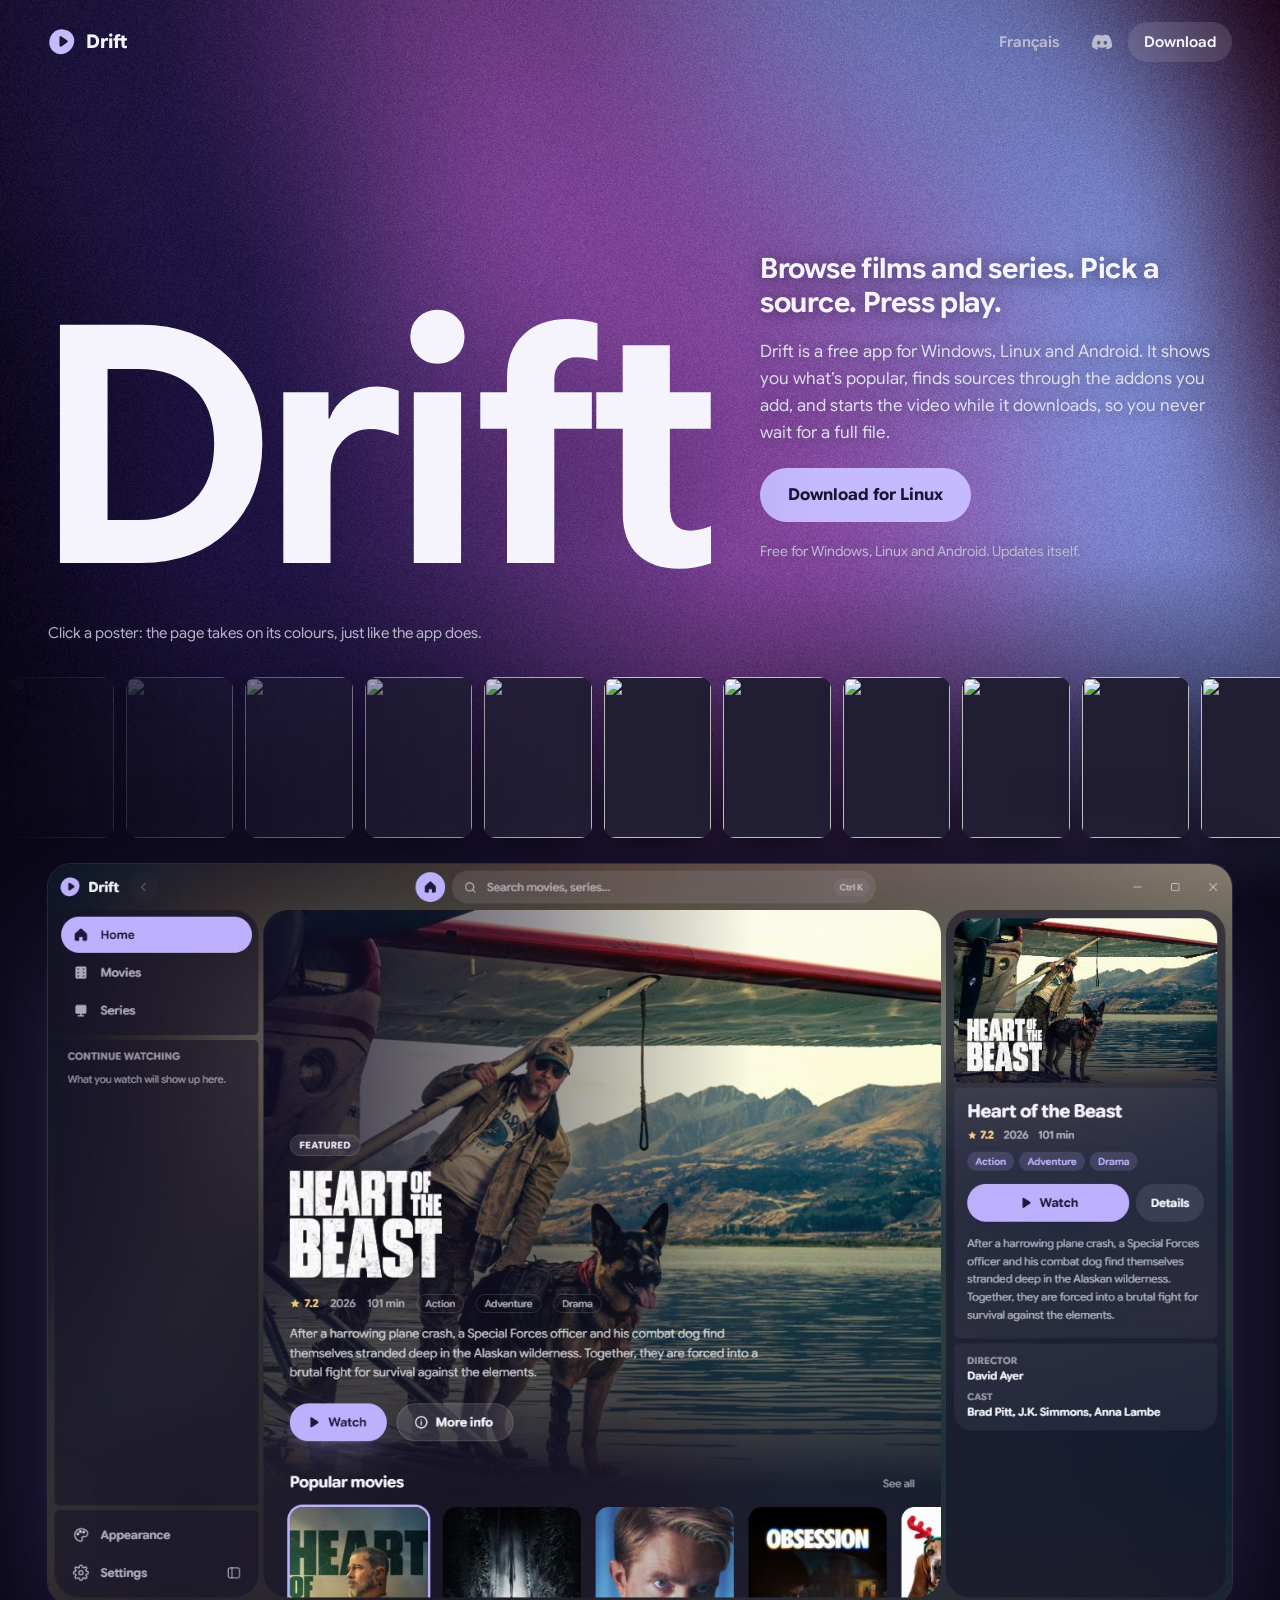
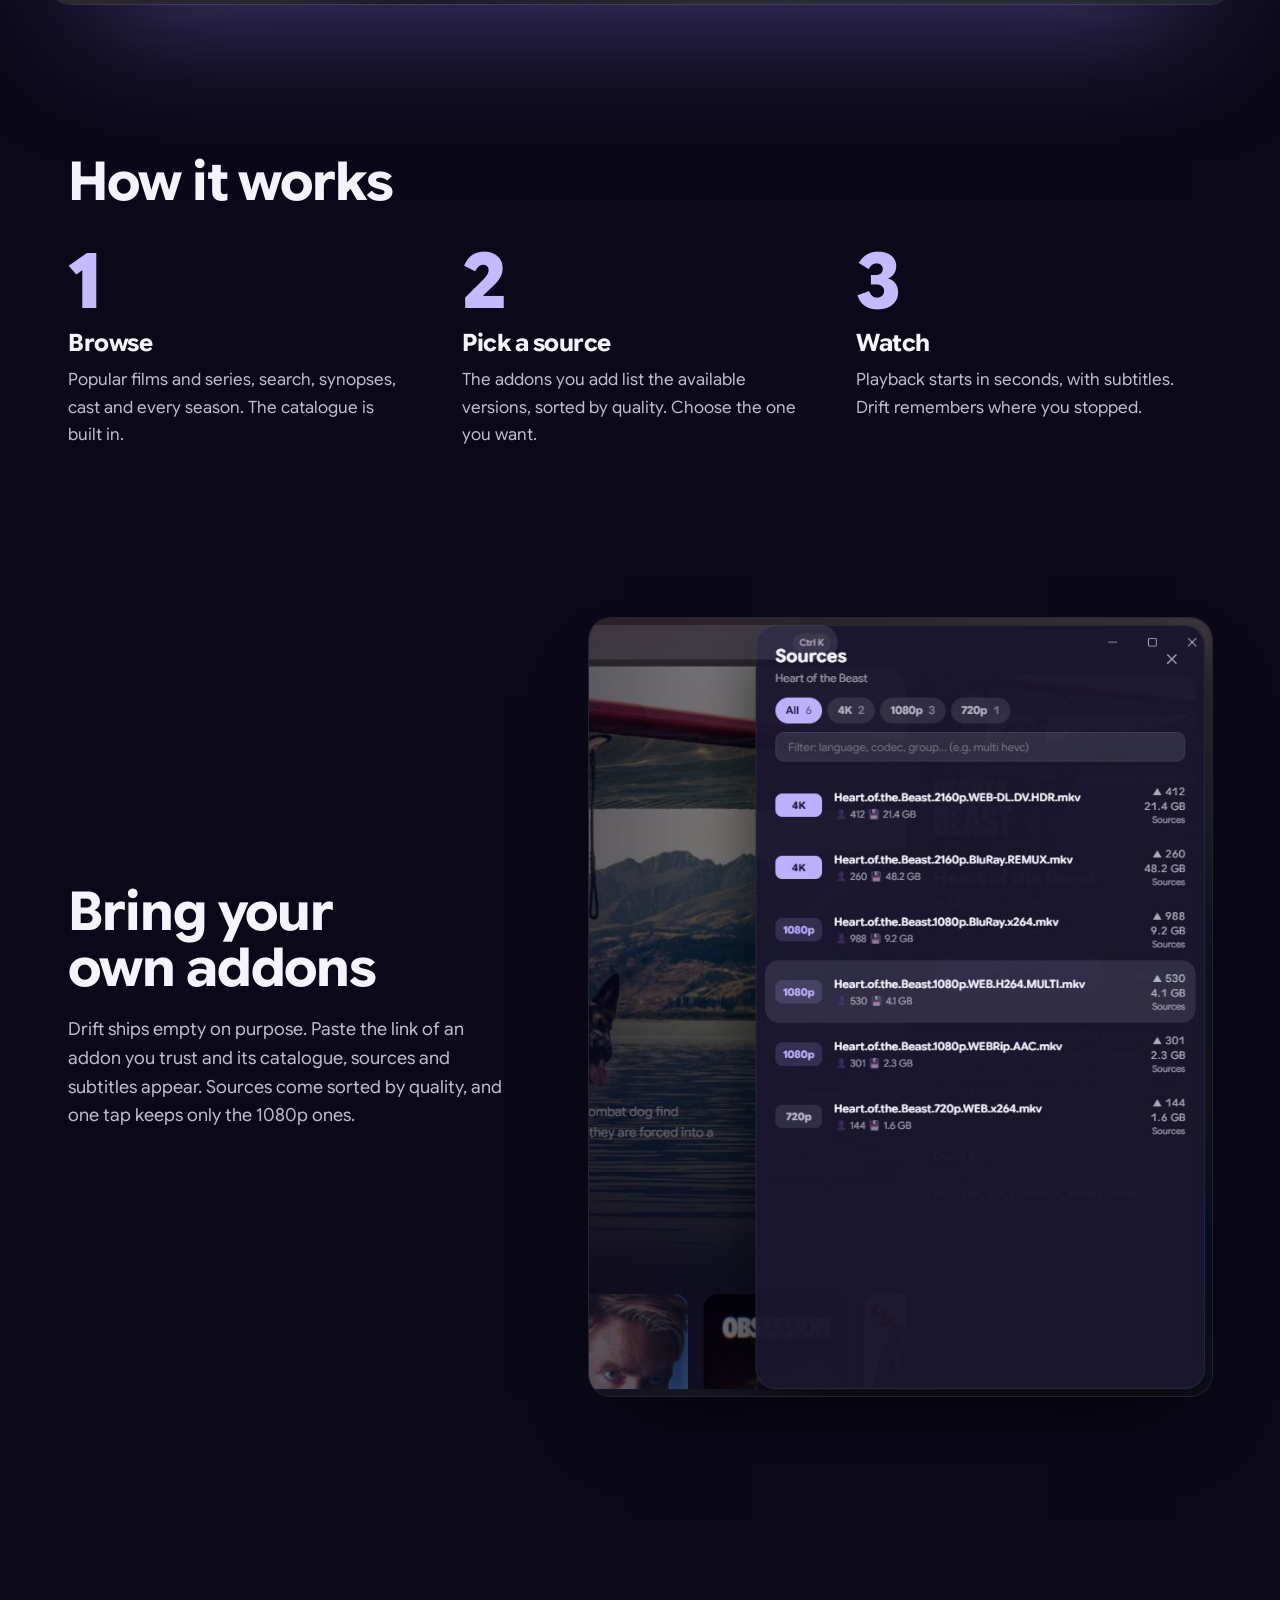
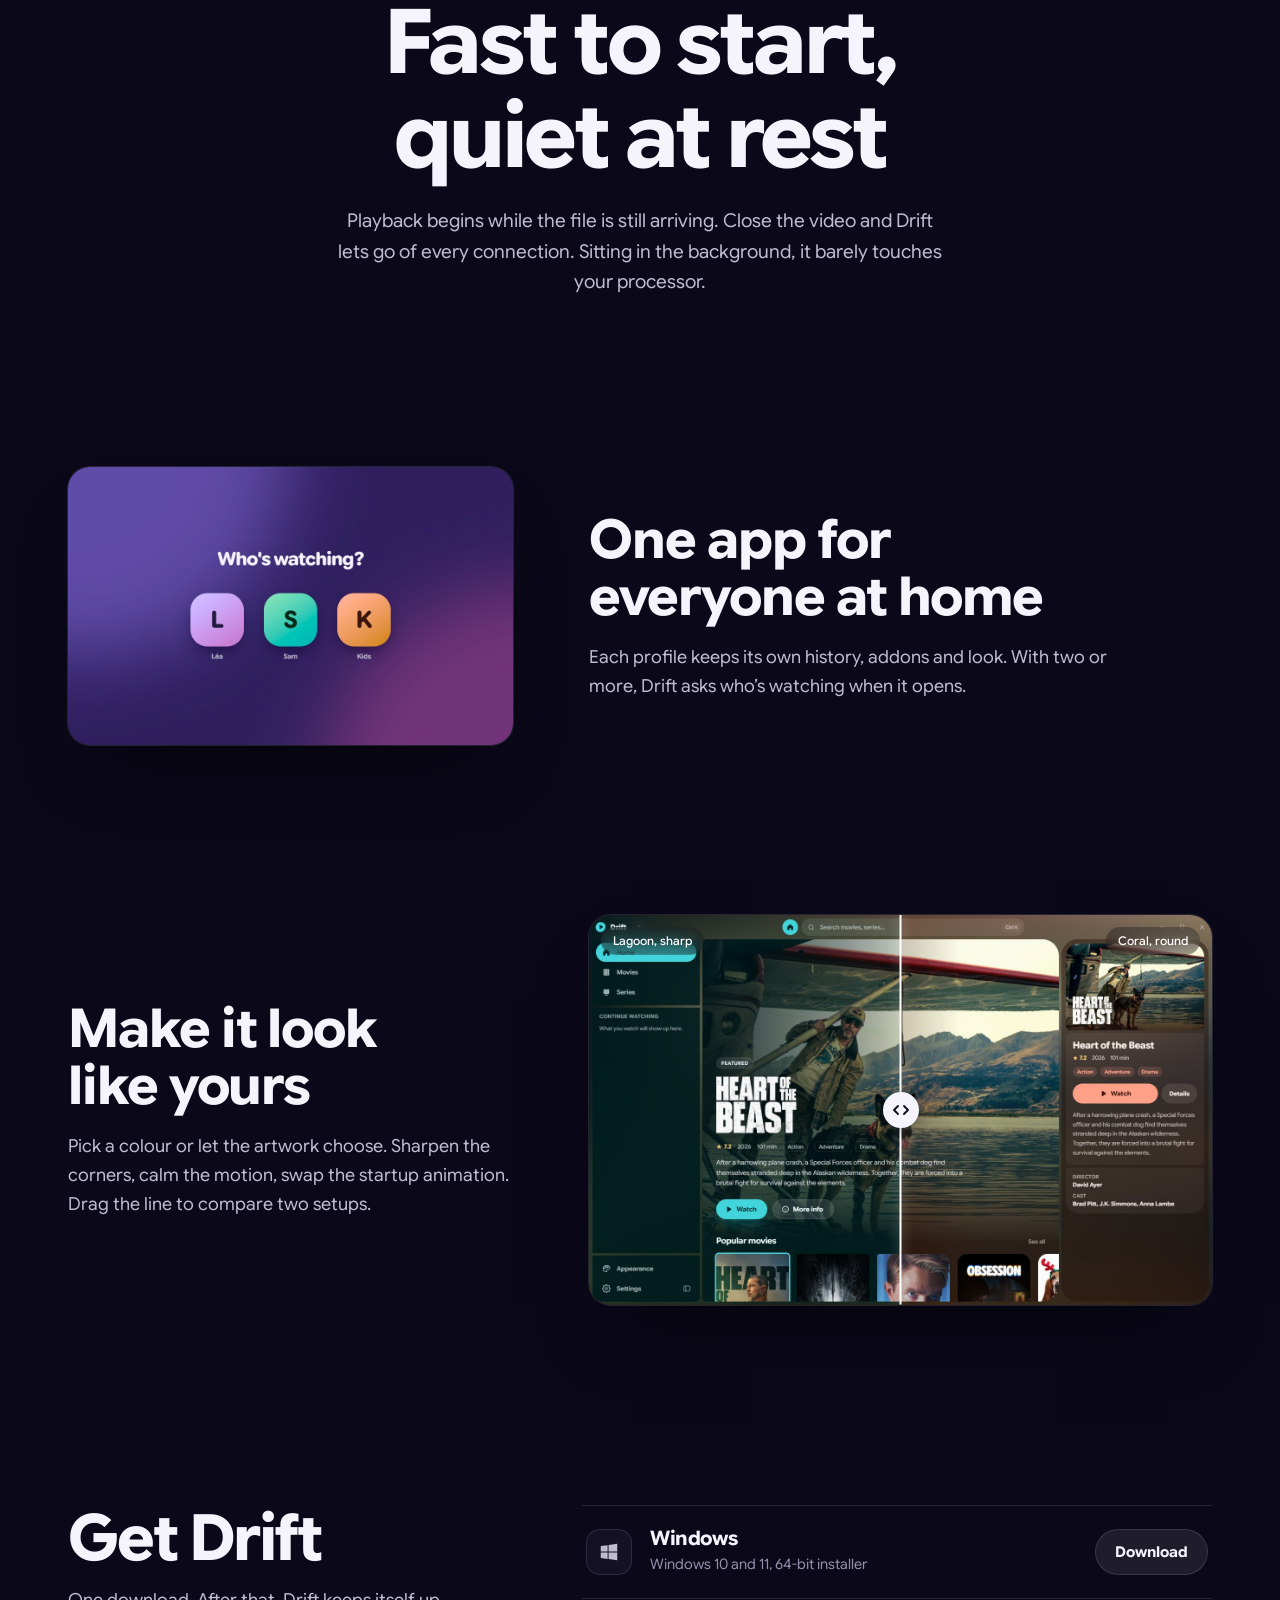
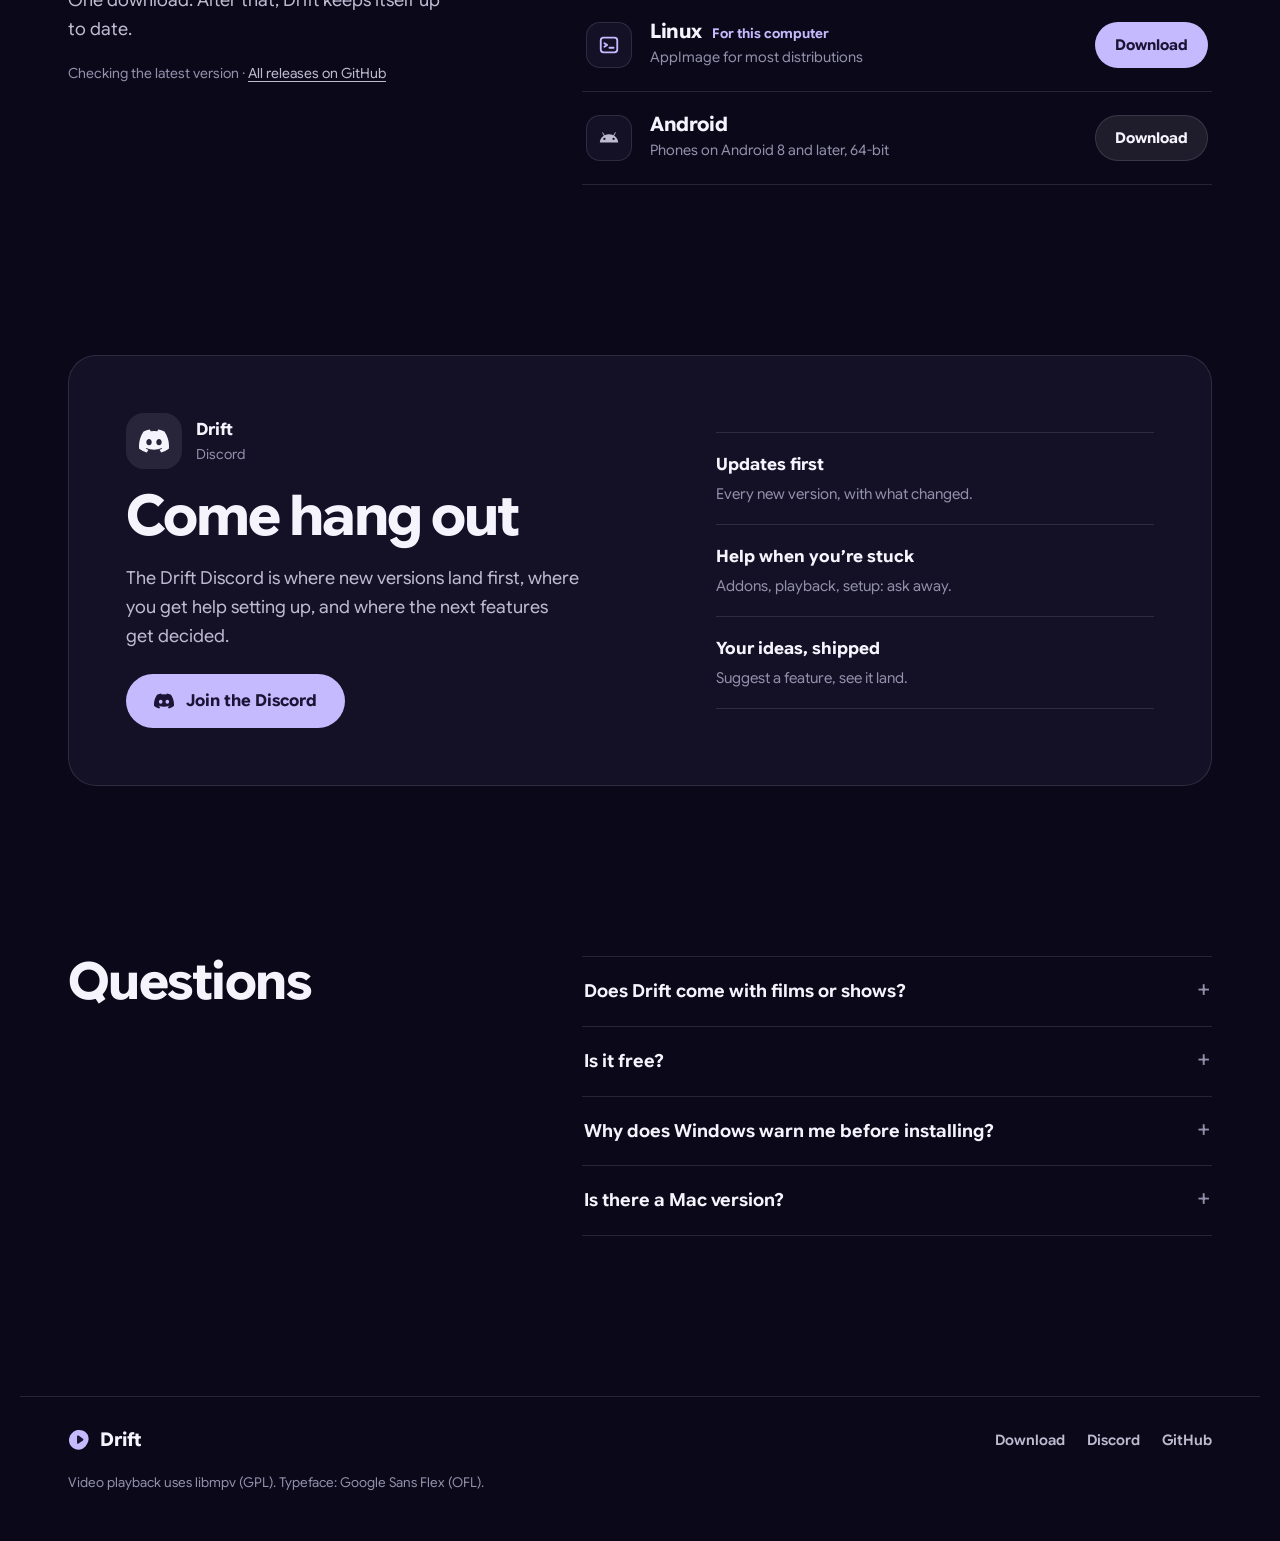
==== commit 1dbd5a65: "Site: calmer bottom of page, real Discord server card" ====
--- a/index.html
+++ b/index.html
@@ -20,8 +20,8 @@
     <meta name="twitter:card" content="summary_large_image" />
     <link rel="icon" href="favicon.svg" type="image/svg+xml" />
     <link rel="preload" href="fonts/GoogleSansFlex-rond-latin.woff2" as="font" type="font/woff2" crossorigin />
-    <script type="module" crossorigin src="./assets/index-nyxquAB8.js"></script>
-    <link rel="stylesheet" crossorigin href="./assets/index-CDshMoO9.css">
+    <script type="module" crossorigin src="./assets/index-CWvLcn7D.js"></script>
+    <link rel="stylesheet" crossorigin href="./assets/index-BSbnjVQg.css">
   </head>
   <body>
     <div id="root"></div>
--- a/assets/index-BSbnjVQg.css
+++ b/assets/index-BSbnjVQg.css
@@ -0,0 +1 @@
+.grainient-container{width:100%;height:100%;position:relative;overflow:hidden}.grainient-canvas{width:100%;height:100%;display:block;position:absolute;inset:0}.variable-proximity{font-family:inherit}.sr-only{clip:rect(0, 0, 0, 0);white-space:nowrap;border:0;width:1px;height:1px;margin:-1px;padding:0;position:absolute;overflow:hidden}.cmp{touch-action:none;cursor:ew-resize;-webkit-user-select:none;user-select:none;background:var(--fill-on,var(--ink));outline:none;position:relative;overflow:hidden}.cmp:focus-visible{box-shadow:0 0 0 2px var(--signal,#2231dd)}.cmp-img{object-fit:cover;-webkit-user-drag:none;width:100%;height:100%;display:block;position:absolute;inset:0}.cmp-before{position:absolute;inset:0}.cmp-tag{-webkit-backdrop-filter:blur(10px);backdrop-filter:blur(10px);color:#fff;font-family:var(--font-ui);pointer-events:none;letter-spacing:0;background:#17181a5c;border-radius:999px;padding:4px 12px;font-size:12px;font-weight:500;position:absolute;top:12px;left:12px}.cmp-tag.cmp-right{left:auto;right:12px}.cmp-line{pointer-events:none;filter:drop-shadow(0 0 6px #ffffff80);position:absolute;inset:0;overflow:visible}.cmp-line path{fill:none;stroke:#fff;stroke-width:2px}.cmp-grip{pointer-events:none;width:0;position:absolute;top:0;bottom:0}.cmp-knob{background:var(--fill-slab,var(--card));width:36px;height:36px;color:var(--fill-on,var(--ink));border-radius:50%;place-items:center;transition:scale .22s cubic-bezier(.24,1.34,.38,1);display:grid;position:absolute;top:50%;left:50%;translate:-50% -50%;box-shadow:0 2px 12px #17181a40}.cmp:hover .cmp-knob{scale:1.08}.cmp[data-held] .cmp-knob{scale:.9}@font-face{font-family:Drift Sans;src:url(../fonts/GoogleSansFlex-rond-latin.woff2)format("woff2");font-weight:1 1000;font-display:swap}:root{--h:290;--bg:oklch(.15 .035 var(--h));--bg-2:oklch(.19 .045 var(--h));--ink:oklch(.97 .012 var(--h));--mute:oklch(.8 .03 var(--h));--faint:oklch(.66 .04 var(--h));--accent:oklch(.83 .12 var(--h));--on-accent:oklch(.22 .06 var(--h));--line:oklch(.97 .02 var(--h) / .12);--ease:cubic-bezier(.22, 1, .36, 1);--spring:linear(0, .009, .035 2.1%, .141, .281 6.7%, .723 12.9%, .938 16.7%, 1.017, 1.077, 1.121 24.4%, 1.15 27.7%, 1.163, 1.157 35.1%, 1.103 42.2%, 1.025 51.9%, 1.003 57.8%, .997 66.6%, 1);--lightningcss-light: ;--lightningcss-dark:initial;color-scheme:dark}*{box-sizing:border-box}html{scroll-behavior:smooth;background:var(--bg)}body{background:var(--bg);color:var(--ink);font-variation-settings:"ROND" 100;-webkit-font-smoothing:antialiased;text-rendering:optimizelegibility;margin:0;font:400 17px/1.6 Drift Sans,system-ui,sans-serif}img{max-width:100%;height:auto;display:block}a{color:inherit}button{font:inherit;color:inherit;cursor:pointer;background:0 0;border:0}:focus-visible{outline:2px solid var(--ink);outline-offset:3px;border-radius:8px}h1,h2,h3{letter-spacing:-.02em;text-wrap:balance;margin:0;font-weight:720;line-height:1.05}h2{font-size:clamp(2rem,4.2vw,3.4rem)}p{text-wrap:pretty;margin:0}.skip{z-index:50;background:var(--ink);color:var(--bg);border-radius:999px;padding:10px 16px;text-decoration:none;position:absolute;top:-60px;left:12px}.skip:focus{top:12px}.bar{z-index:10;justify-content:space-between;align-items:center;padding:22px clamp(18px,4vw,48px);display:flex;position:absolute;inset:0 0 auto}.brand{align-items:center;gap:10px;font-size:19px;font-weight:720;text-decoration:none;display:flex}.pebble-body{fill:var(--accent)}.pebble-play{fill:var(--on-accent)}.bar nav{align-items:center;gap:6px;display:flex}.lang,.pill{height:40px;transition:background-color .2s, transform .4s var(--spring);border-radius:999px;align-items:center;padding:0 16px;font-size:15px;font-weight:600;text-decoration:none;display:inline-flex}.lang{color:var(--mute)}.lang:hover{color:var(--ink);background:oklch(100% 0 0/.08)}.pill{-webkit-backdrop-filter:blur(12px);backdrop-filter:blur(12px);background:oklch(100% 0 0/.12)}.pill:hover{background:oklch(100% 0 0/.2)}.pill:active,.lang:active{transform:scale(.94)}.hero{isolation:isolate;grid-template-rows:1fr auto;grid-template-columns:minmax(0,1fr);min-height:100svh;padding:110px clamp(18px,4vw,48px) 40px;display:grid;position:relative;overflow:hidden}.hero-bg{z-index:-1;position:absolute;inset:0}.hero:after{content:"";z-index:-1;background:linear-gradient(to bottom, transparent, var(--bg));pointer-events:none;height:38%;position:absolute;inset:auto 0 0}.hero-copy{grid-template-columns:minmax(0,1.4fr) minmax(280px,1fr);align-self:end;align-items:end;gap:clamp(24px,4vw,64px);display:grid}.wordmark{letter-spacing:-.035em;color:var(--ink);filter:drop-shadow(0 30px 60px oklch(.15 .08 var(--h) / .4));margin-left:-.04em;font-size:clamp(8rem,26vw,26rem);line-height:.78}.wordmark [data-word]>span{animation:rise 1.1s var(--spring) both}.wordmark [data-word]>span:nth-child(2){animation-delay:70ms}.wordmark [data-word]>span:nth-child(3){animation-delay:.14s}.wordmark [data-word]>span:nth-child(4){animation-delay:.21s}.wordmark [data-word]>span:nth-child(5){animation-delay:.28s}@keyframes rise{0%{opacity:0;transform:translateY(.5em)scale(.9)}}.hero-side{max-width:30rem;text-shadow:0 1px 18px oklch(.15 .06 var(--h) / .55);gap:18px;padding-bottom:1.4vw;display:grid}.hero-line{letter-spacing:-.01em;font-size:clamp(1.45rem,2.2vw,1.9rem);font-weight:650;line-height:1.2}.hero-sub{color:oklch(.9 .025 var(--h))}.hero-note{color:var(--mute);font-size:14px}.cta-row{flex-wrap:wrap;gap:10px;margin-top:4px;display:flex}.cta,.ghost{height:54px;transition:transform .45s var(--spring), background-color .2s, box-shadow .3s;border-radius:999px;justify-content:center;align-items:center;gap:12px;padding:0 28px;font-size:16.5px;font-weight:700;text-decoration:none;display:inline-flex}.cta{background:var(--accent);color:var(--on-accent)}.cta:hover{filter:brightness(1.06);transform:scale(1.03)}.cta:active,.ghost:active{transform:scale(.95)}.cta.dark{background:var(--on-accent);color:var(--accent);box-shadow:none}.ghost{color:var(--ink);box-shadow:inset 0 0 0 1px var(--line);background:oklch(100% 0 0/.08)}.ghost:hover{background:oklch(100% 0 0/.14)}.cta:disabled,.ghost:disabled{opacity:.45;cursor:default;transform:none}.size{opacity:.7;font-variant-numeric:tabular-nums;font-weight:500}.reel{grid-template-columns:minmax(0,1fr);gap:0;min-width:0;margin:40px calc(-1*clamp(18px,4vw,48px)) 0;display:grid;overflow:hidden}.reel-caption{color:var(--mute);min-height:1.6em;padding:0 clamp(18px,4vw,48px);font-size:15px}.reel-track{width:max-content;animation:120s linear infinite reel;display:flex;-webkit-mask-image:linear-gradient(90deg,#0000,#000 6% 94%,#0000);mask-image:linear-gradient(90deg,#0000,#000 6% 94%,#0000)}.reel:hover .reel-track,.reel:focus-within .reel-track{animation-play-state:paused}@keyframes reel{to{transform:translate(-50%)}}.reel-set{gap:12px;padding:32px 6px 22px;display:flex}.poster{aspect-ratio:2/3;background:oklch(.25 .04 var(--h));width:clamp(84px,8.4vw,124px);transition:transform .5s var(--spring), box-shadow .25s;border-radius:12px;flex:none;padding:0;overflow:hidden;box-shadow:0 12px 26px -12px #000000bf}.poster img{object-fit:cover;width:100%;height:100%}.poster:hover{transform:translateY(-8px)rotate(-1.5deg)}.poster[aria-pressed=true]{box-shadow:0 0 0 2px var(--bg), 0 0 0 4px var(--ink), 0 20px 34px -12px #000c;transform:translateY(-10px)scale(1.06)}.showcase{z-index:2;margin-top:-4vh;padding:0 clamp(14px,4vw,48px);position:relative}.window{background:var(--bg-2);max-width:1240px;box-shadow:0 0 0 1px var(--line), 0 50px 120px -40px oklch(.6 .15 var(--h) / .55), 0 30px 60px -30px #000c;border-radius:clamp(12px,1.8vw,24px);margin:0 auto;display:grid;overflow:hidden}.window img{opacity:0;width:100%;transition:opacity .8s var(--ease);grid-area:1/1}.window img.on{opacity:1}@supports (animation-timeline:view()){@media (prefers-reduced-motion:no-preference){.window{transform-origin:50% 100%;animation:linear both settle;animation-timeline:view();animation-range:entry cover 42%}@keyframes settle{0%{transform:perspective(1600px)rotateX(24deg)scale(.9)}to{transform:none}}}}.steps{max-width:1240px;margin:clamp(90px,12vw,150px) auto 0;padding:0 clamp(18px,4vw,48px)}.steps ol{counter-reset:step;grid-template-columns:repeat(3,1fr);gap:clamp(18px,3vw,40px);margin:34px 0 0;padding:0;list-style:none;display:grid}.steps li{counter-increment:step;align-content:start;gap:10px;display:grid}.steps li:before{content:counter(step);color:var(--accent);font-size:clamp(3.2rem,6vw,4.8rem);font-weight:800;line-height:1}.steps h3{font-size:24px}.steps p{color:var(--mute);max-width:24rem}.feature,.statement,.download,.faq{padding:0 clamp(18px,4vw,48px)}.feature{grid-template-columns:minmax(0,5fr) minmax(0,7fr);align-items:center;gap:clamp(28px,6vw,90px);max-width:1240px;margin:clamp(90px,14vw,170px) auto 0;display:grid}.feature.flip .feature-text{order:2}.feature-text{gap:18px;display:grid}.feature-text p{color:var(--mute);max-width:34rem;font-size:18px}.crop{box-shadow:0 0 0 1px var(--line), 0 40px 80px -40px #000c;border-radius:22px;margin:0;overflow:hidden}.crop img{object-fit:cover;width:100%;height:100%}.crop-sources{aspect-ratio:4/5}.crop-sources img{object-position:100% 0}.crop-profiles{aspect-ratio:16/10}.crop-profiles img{object-position:50% 52%;transform:scale(1.35)}.compare .cmp{touch-action:pan-y;box-shadow:0 0 0 1px var(--line), 0 40px 80px -40px #000c}.compare{--font-ui:"Drift Sans";--card:var(--ink);--fill-slab:var(--ink);--fill-on:var(--bg);--signal:var(--accent)}.statement{text-align:center;justify-items:center;gap:22px;max-width:980px;margin:clamp(110px,16vw,200px) auto 0;display:grid}.statement h2{letter-spacing:-.035em;font-size:clamp(2.6rem,7vw,5.6rem)}.statement p{color:var(--mute);max-width:38rem;font-size:19px}.download{grid-template-columns:minmax(0,5fr) minmax(0,7fr);align-items:start;gap:clamp(28px,5vw,80px);max-width:1240px;margin:clamp(120px,16vw,200px) auto 0;scroll-margin-top:40px;display:grid}.dl-head h2{letter-spacing:-.035em;font-size:clamp(2.6rem,5vw,4rem)}.lede{color:var(--mute);max-width:26rem;margin-top:14px;font-size:18px}.version{color:var(--faint);margin-top:18px;font-size:14px}.version a{color:var(--mute);text-underline-offset:3px}.platforms{border-top:1px solid var(--line);margin:0;padding:0;list-style:none}.platform{border-bottom:1px solid var(--line);grid-template-columns:auto minmax(0,1fr) auto;align-items:center;gap:18px;padding:22px 4px;display:grid}.os-icon{background:var(--bg-2);width:46px;height:46px;color:var(--mute);box-shadow:inset 0 0 0 1px var(--line);border-radius:14px;place-items:center;display:grid}.platform.mine .os-icon{color:var(--accent)}.platform h3{flex-wrap:wrap;align-items:baseline;gap:10px;font-size:20px;display:flex}.platform p{color:var(--faint);margin-top:4px;font-size:14.5px}.platform .mine-tag{color:var(--accent);letter-spacing:0;font-size:13.5px;font-weight:650}.platform .cta,.platform .ghost{height:46px;padding:0 20px;font-size:15px}.size-line{font-variant-numeric:tabular-nums;color:var(--faint)}.send{grid-column:1/-1;justify-items:start;gap:16px;display:grid}.send p{color:var(--mute);max-width:28rem}.faq{grid-template-columns:minmax(0,5fr) minmax(0,7fr);align-items:start;gap:clamp(28px,5vw,80px);max-width:1240px;margin:clamp(110px,14vw,170px) auto 0;display:grid}.faq h2{letter-spacing:-.03em;font-size:clamp(2.2rem,4vw,3.2rem)}.faq-list details{border-top:1px solid var(--line)}.faq-list details:last-child{border-bottom:1px solid var(--line)}.faq summary{cursor:pointer;justify-content:space-between;gap:20px;padding:20px 2px;font-size:18px;font-weight:650;list-style:none;display:flex}.faq summary::-webkit-details-marker{display:none}.faq summary:after{content:"+";color:var(--faint);transition:transform .3s var(--ease);font-size:24px;font-weight:400;line-height:1}.faq details[open] summary:after{transform:rotate(45deg)}.faq details p{color:var(--mute);max-width:42rem;padding:0 2px 22px}.foot{border-top:1px solid var(--line);max-width:1240px;color:var(--faint);margin:clamp(110px,14vw,160px) auto 0;padding:28px clamp(18px,4vw,48px) 48px;font-size:13.5px}.foot-top{color:var(--ink);flex-wrap:wrap;justify-content:space-between;align-items:center;gap:20px;margin-bottom:16px;display:flex}.foot nav{gap:22px;display:flex}.foot nav a{color:var(--mute);font-size:14.5px;font-weight:600;text-decoration:none}.foot nav a:hover{color:var(--ink)}.done{z-index:100;background:var(--accent);color:var(--on-accent);clip-path:circle(0 at var(--x) var(--y));place-items:center;padding:24px;transition:clip-path .85s cubic-bezier(.7,0,.18,1);display:grid;position:fixed;inset:0}.done.open{clip-path:circle(150vmax at var(--x) var(--y))}.done-inner{opacity:0;max-width:34rem;transition:opacity .4s, transform .6s var(--spring);justify-items:start;gap:22px;display:grid;transform:translateY(16px)}.done.open .done-inner{opacity:1;transition-delay:.42s;transform:none}.done .pebble-body{fill:var(--on-accent)}.done .pebble-play{fill:var(--accent)}.done h2{font-size:clamp(2.2rem,5vw,3.4rem)}.done ol{gap:12px;margin:0;padding-left:1.3em;font-size:18px;display:grid}.done code{background:oklch(.22 .06 var(--h) / .12);white-space:nowrap;border-radius:6px;padding:2px 8px;font:600 15px ui-monospace,Consolas,monospace}.lang.icon{justify-content:center;width:40px;padding:0}.community{max-width:1240px;margin:clamp(110px,14vw,170px) auto 0;padding:0 clamp(18px,4vw,48px)}.community-card{background:var(--bg-2);box-shadow:inset 0 0 0 1px var(--line);border-radius:28px;grid-template-columns:minmax(0,6fr) minmax(0,5fr);align-items:center;gap:clamp(28px,5vw,72px);padding:clamp(28px,4.5vw,64px);display:grid}.community-text{justify-items:start;gap:18px;display:grid}.server{align-items:center;gap:14px;display:flex}.server img,.server-mark{border-radius:18px;width:56px;height:56px}.server-mark{background:oklch(.28 .04 var(--h));place-items:center;display:grid}.server strong{font-size:17px;display:block}.server small{color:var(--faint);font-size:14px;display:block}.community h2{letter-spacing:-.035em;font-size:clamp(2.2rem,4.4vw,3.6rem)}.community-text>p{color:var(--mute);max-width:30rem;font-size:18px}.community .cta{margin-top:6px}.perks{border-top:1px solid var(--line);margin:0;padding:0;list-style:none}.perks li{border-bottom:1px solid var(--line);gap:4px;padding:18px 0;display:grid}.perks strong{font-size:17px}.perks span{color:var(--faint);font-size:15px}@media (width<=860px){.community-card{border-radius:24px;grid-template-columns:1fr}.download,.faq{grid-template-columns:1fr}.platform{grid-template-columns:auto minmax(0,1fr)}.platform>:last-child{grid-column:2;justify-self:start}.hero{padding-top:96px}.window{aspect-ratio:1/1.05}.window img{object-fit:cover;object-position:45% 30%;height:100%}.steps li{grid-template-columns:2.4rem 1fr;align-items:baseline;column-gap:14px}.steps li:before{grid-row:span 2;font-size:3rem}.hero-copy{grid-template-columns:1fr;gap:18px}.wordmark{font-size:clamp(7rem,38vw,17rem)}.steps ol,.feature,.feature.flip{grid-template-columns:1fr}.feature.flip .feature-text{order:0}}@media (prefers-reduced-motion:reduce){*,:before,:after{transition:none!important;animation:none!important}.reel-track{width:auto;overflow-x:auto}.reel-set[aria-hidden=true]{display:none}html{scroll-behavior:auto}}
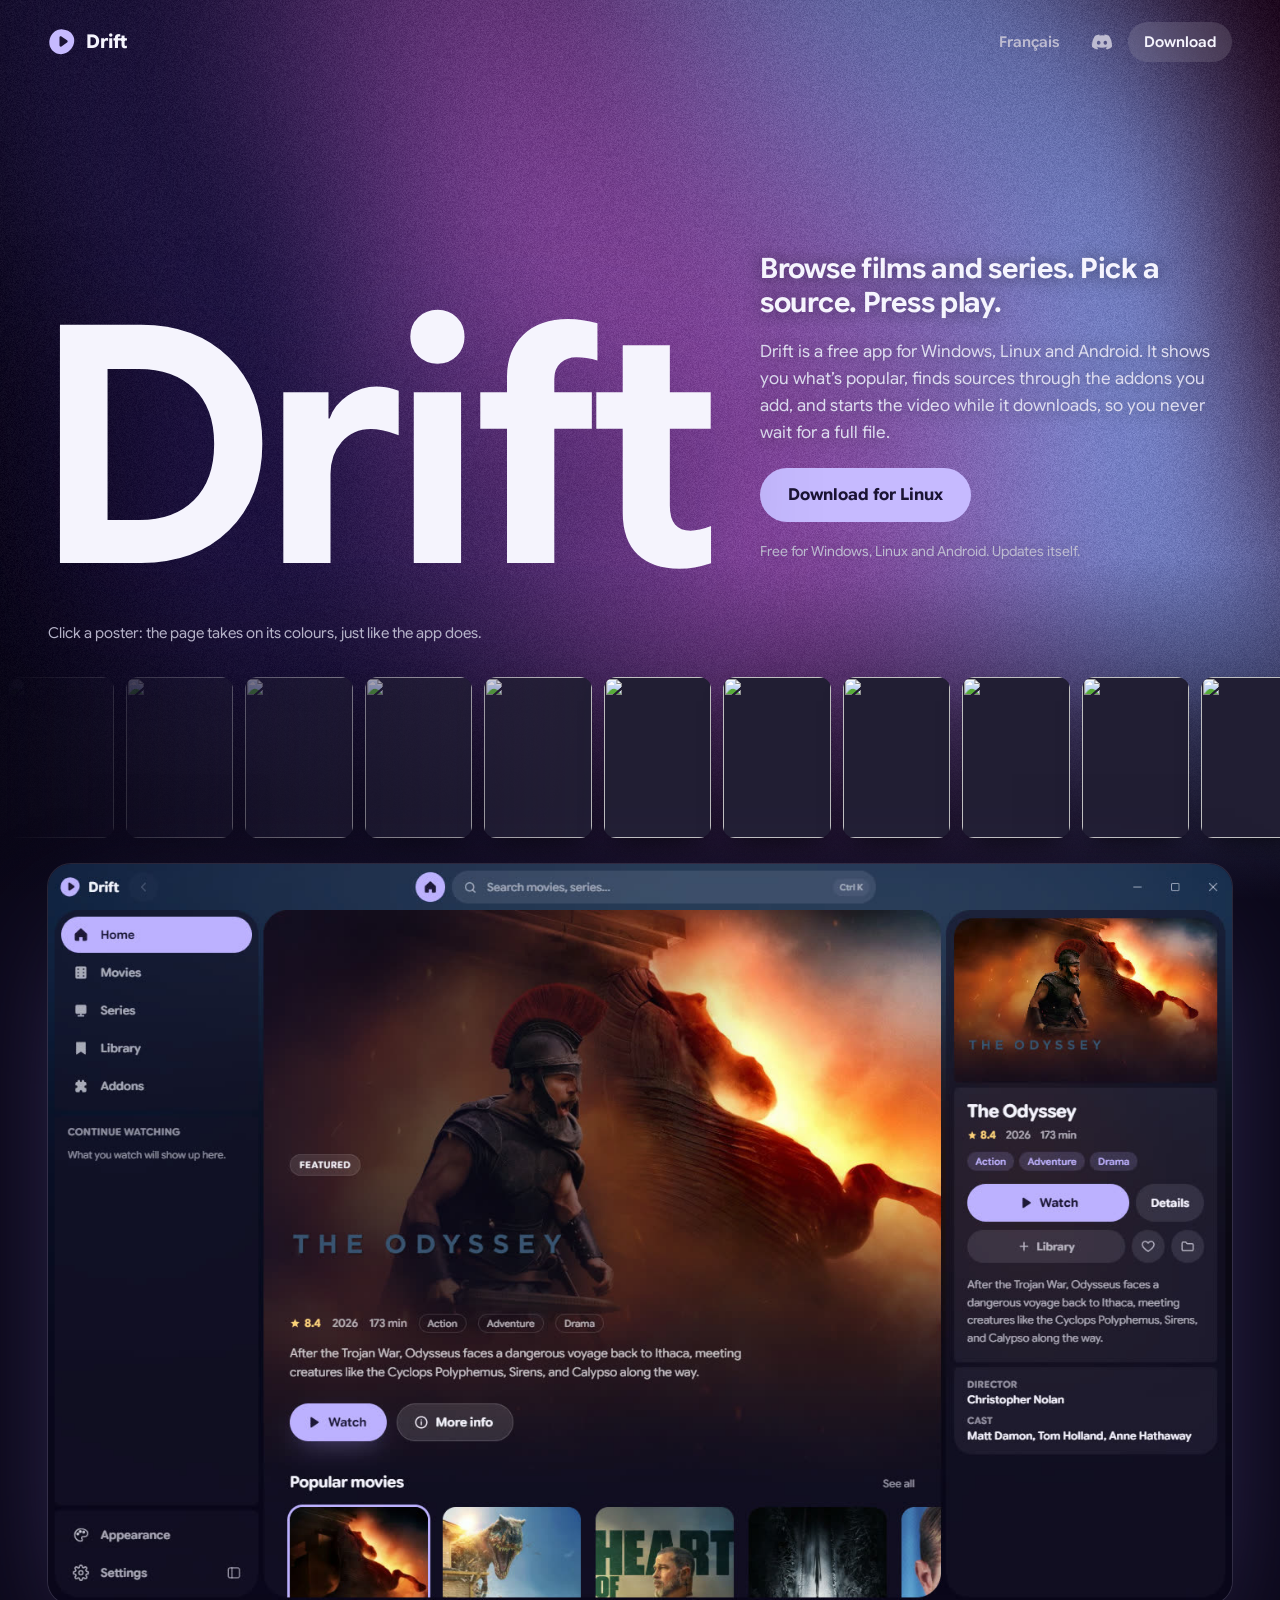
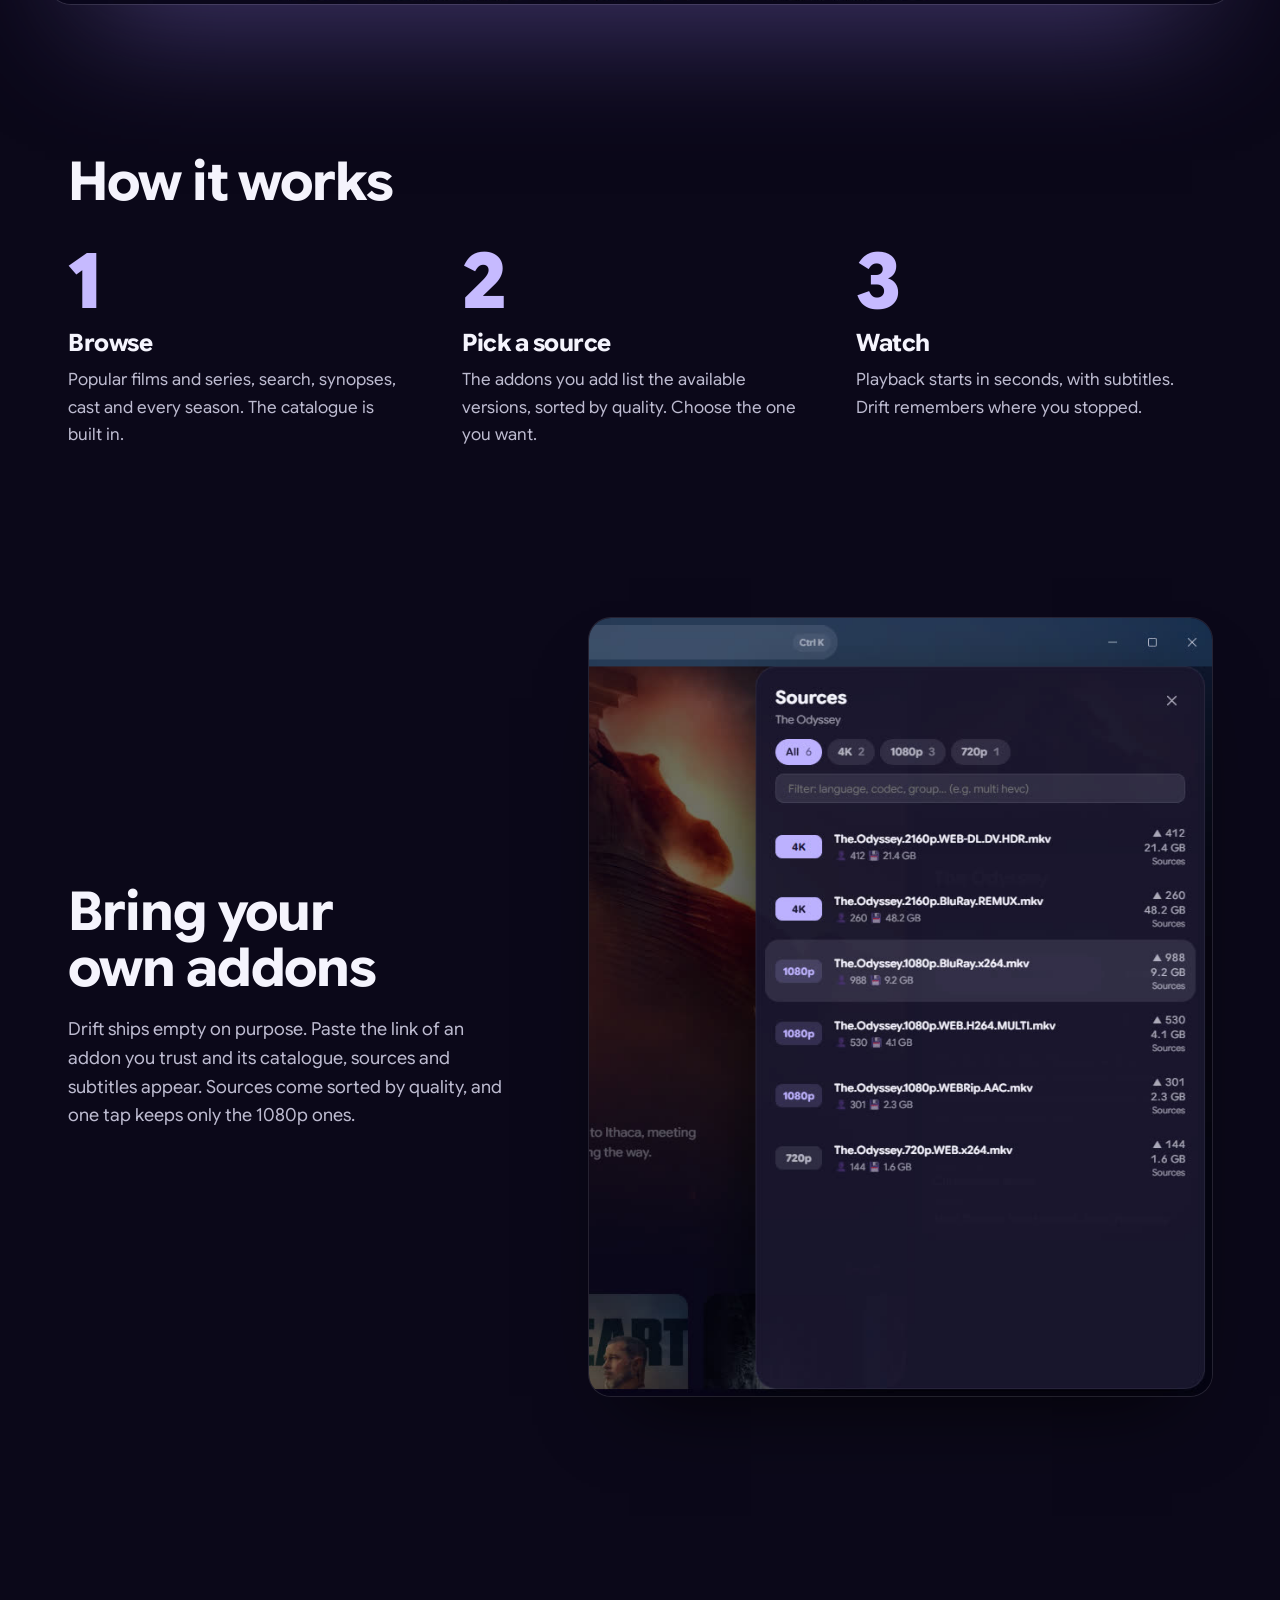
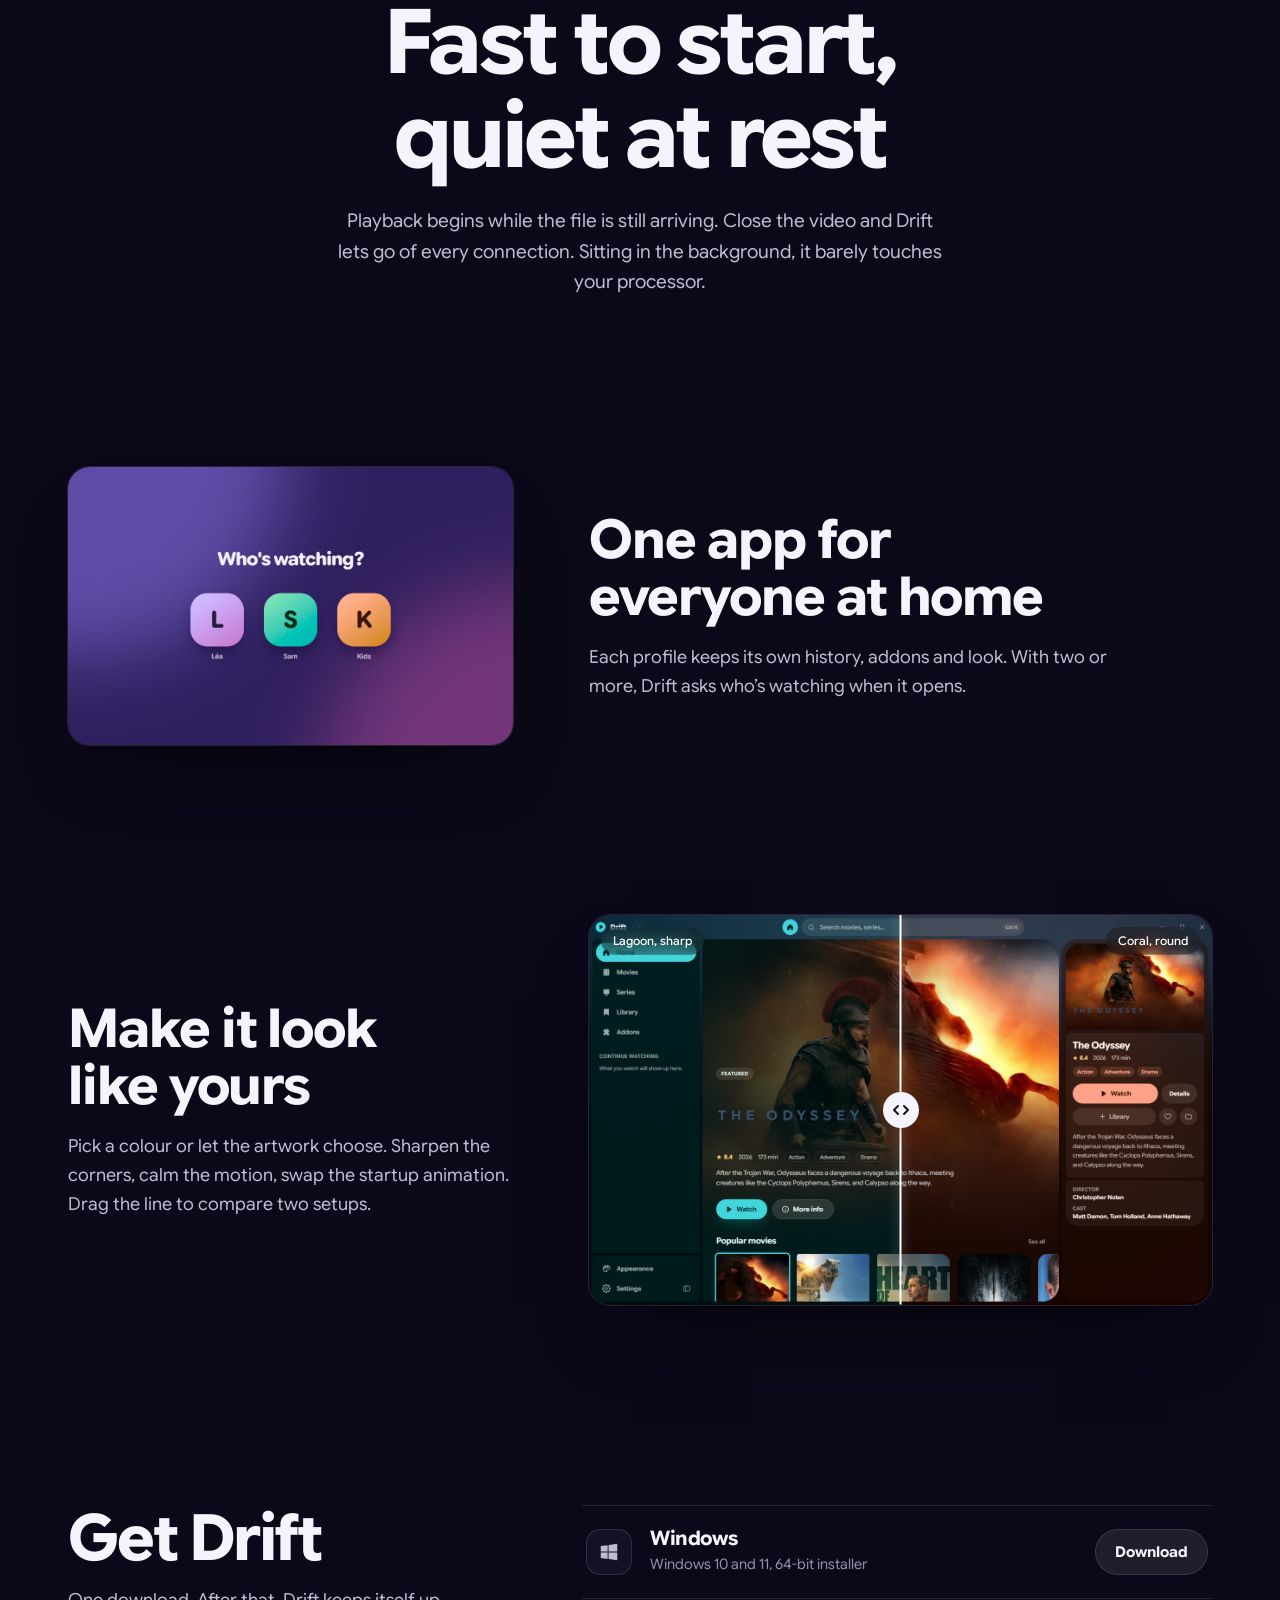
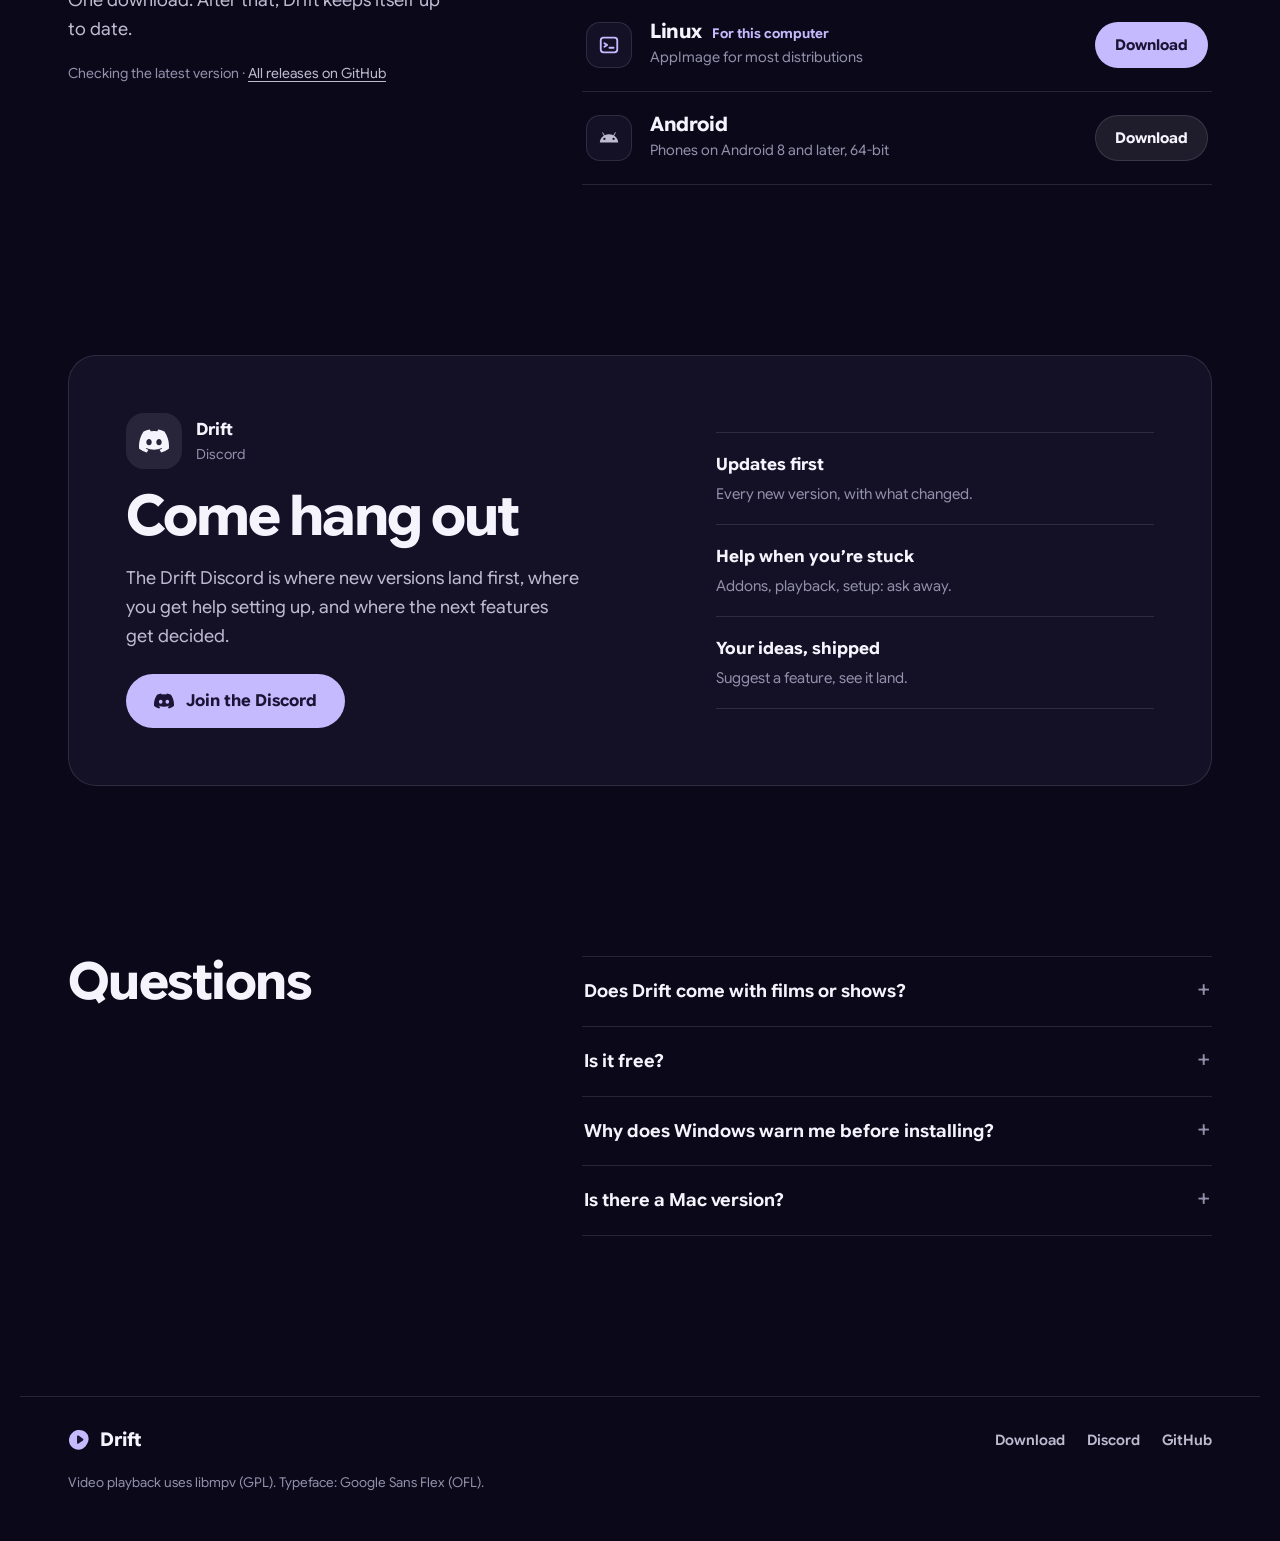
==== commit 882f973a: "Site: current screenshots, phone screenshots on phones" ====
--- a/index.html
+++ b/index.html
@@ -20,8 +20,8 @@
     <meta name="twitter:card" content="summary_large_image" />
     <link rel="icon" href="favicon.svg" type="image/svg+xml" />
     <link rel="preload" href="fonts/GoogleSansFlex-rond-latin.woff2" as="font" type="font/woff2" crossorigin />
-    <script type="module" crossorigin src="./assets/index-CWvLcn7D.js"></script>
-    <link rel="stylesheet" crossorigin href="./assets/index-BSbnjVQg.css">
+    <script type="module" crossorigin src="./assets/index-DPL62_wL.js"></script>
+    <link rel="stylesheet" crossorigin href="./assets/index-C01X95cV.css">
   </head>
   <body>
     <div id="root"></div>
--- a/assets/index-C01X95cV.css
+++ b/assets/index-C01X95cV.css
@@ -0,0 +1 @@
+.grainient-container{width:100%;height:100%;position:relative;overflow:hidden}.grainient-canvas{width:100%;height:100%;display:block;position:absolute;inset:0}.variable-proximity{font-family:inherit}.sr-only{clip:rect(0, 0, 0, 0);white-space:nowrap;border:0;width:1px;height:1px;margin:-1px;padding:0;position:absolute;overflow:hidden}.cmp{touch-action:none;cursor:ew-resize;-webkit-user-select:none;user-select:none;background:var(--fill-on,var(--ink));outline:none;position:relative;overflow:hidden}.cmp:focus-visible{box-shadow:0 0 0 2px var(--signal,#2231dd)}.cmp-img{object-fit:cover;-webkit-user-drag:none;width:100%;height:100%;display:block;position:absolute;inset:0}.cmp-before{position:absolute;inset:0}.cmp-tag{-webkit-backdrop-filter:blur(10px);backdrop-filter:blur(10px);color:#fff;font-family:var(--font-ui);pointer-events:none;letter-spacing:0;background:#17181a5c;border-radius:999px;padding:4px 12px;font-size:12px;font-weight:500;position:absolute;top:12px;left:12px}.cmp-tag.cmp-right{left:auto;right:12px}.cmp-line{pointer-events:none;filter:drop-shadow(0 0 6px #ffffff80);position:absolute;inset:0;overflow:visible}.cmp-line path{fill:none;stroke:#fff;stroke-width:2px}.cmp-grip{pointer-events:none;width:0;position:absolute;top:0;bottom:0}.cmp-knob{background:var(--fill-slab,var(--card));width:36px;height:36px;color:var(--fill-on,var(--ink));border-radius:50%;place-items:center;transition:scale .22s cubic-bezier(.24,1.34,.38,1);display:grid;position:absolute;top:50%;left:50%;translate:-50% -50%;box-shadow:0 2px 12px #17181a40}.cmp:hover .cmp-knob{scale:1.08}.cmp[data-held] .cmp-knob{scale:.9}@font-face{font-family:Drift Sans;src:url(../fonts/GoogleSansFlex-rond-latin.woff2)format("woff2");font-weight:1 1000;font-display:swap}:root{--h:290;--bg:oklch(.15 .035 var(--h));--bg-2:oklch(.19 .045 var(--h));--ink:oklch(.97 .012 var(--h));--mute:oklch(.8 .03 var(--h));--faint:oklch(.66 .04 var(--h));--accent:oklch(.83 .12 var(--h));--on-accent:oklch(.22 .06 var(--h));--line:oklch(.97 .02 var(--h) / .12);--ease:cubic-bezier(.22, 1, .36, 1);--spring:linear(0, .009, .035 2.1%, .141, .281 6.7%, .723 12.9%, .938 16.7%, 1.017, 1.077, 1.121 24.4%, 1.15 27.7%, 1.163, 1.157 35.1%, 1.103 42.2%, 1.025 51.9%, 1.003 57.8%, .997 66.6%, 1);--lightningcss-light: ;--lightningcss-dark:initial;color-scheme:dark}*{box-sizing:border-box}html{scroll-behavior:smooth;background:var(--bg)}body{background:var(--bg);color:var(--ink);font-variation-settings:"ROND" 100;-webkit-font-smoothing:antialiased;text-rendering:optimizelegibility;margin:0;font:400 17px/1.6 Drift Sans,system-ui,sans-serif}img{max-width:100%;height:auto;display:block}a{color:inherit}button{font:inherit;color:inherit;cursor:pointer;background:0 0;border:0}:focus-visible{outline:2px solid var(--ink);outline-offset:3px;border-radius:8px}h1,h2,h3{letter-spacing:-.02em;text-wrap:balance;margin:0;font-weight:720;line-height:1.05}h2{font-size:clamp(2rem,4.2vw,3.4rem)}p{text-wrap:pretty;margin:0}.skip{z-index:50;background:var(--ink);color:var(--bg);border-radius:999px;padding:10px 16px;text-decoration:none;position:absolute;top:-60px;left:12px}.skip:focus{top:12px}.bar{z-index:10;justify-content:space-between;align-items:center;padding:22px clamp(18px,4vw,48px);display:flex;position:absolute;inset:0 0 auto}.brand{align-items:center;gap:10px;font-size:19px;font-weight:720;text-decoration:none;display:flex}.pebble-body{fill:var(--accent)}.pebble-play{fill:var(--on-accent)}.bar nav{align-items:center;gap:6px;display:flex}.lang,.pill{height:40px;transition:background-color .2s, transform .4s var(--spring);border-radius:999px;align-items:center;padding:0 16px;font-size:15px;font-weight:600;text-decoration:none;display:inline-flex}.lang{color:var(--mute)}.lang:hover{color:var(--ink);background:oklch(100% 0 0/.08)}.pill{-webkit-backdrop-filter:blur(12px);backdrop-filter:blur(12px);background:oklch(100% 0 0/.12)}.pill:hover{background:oklch(100% 0 0/.2)}.pill:active,.lang:active{transform:scale(.94)}.hero{isolation:isolate;grid-template-rows:1fr auto;grid-template-columns:minmax(0,1fr);min-height:100svh;padding:110px clamp(18px,4vw,48px) 40px;display:grid;position:relative;overflow:hidden}.hero-bg{z-index:-1;position:absolute;inset:0}.hero:after{content:"";z-index:-1;background:linear-gradient(to bottom, transparent, var(--bg));pointer-events:none;height:38%;position:absolute;inset:auto 0 0}.hero-copy{grid-template-columns:minmax(0,1.4fr) minmax(280px,1fr);align-self:end;align-items:end;gap:clamp(24px,4vw,64px);display:grid}.wordmark{letter-spacing:-.035em;color:var(--ink);filter:drop-shadow(0 30px 60px oklch(.15 .08 var(--h) / .4));margin-left:-.04em;font-size:clamp(8rem,26vw,26rem);line-height:.78}.wordmark [data-word]>span{animation:rise 1.1s var(--spring) both}.wordmark [data-word]>span:nth-child(2){animation-delay:70ms}.wordmark [data-word]>span:nth-child(3){animation-delay:.14s}.wordmark [data-word]>span:nth-child(4){animation-delay:.21s}.wordmark [data-word]>span:nth-child(5){animation-delay:.28s}@keyframes rise{0%{opacity:0;transform:translateY(.5em)scale(.9)}}.hero-side{max-width:30rem;text-shadow:0 1px 18px oklch(.15 .06 var(--h) / .55);gap:18px;padding-bottom:1.4vw;display:grid}.hero-line{letter-spacing:-.01em;font-size:clamp(1.45rem,2.2vw,1.9rem);font-weight:650;line-height:1.2}.hero-sub{color:oklch(.9 .025 var(--h))}.hero-note{color:var(--mute);font-size:14px}.cta-row{flex-wrap:wrap;gap:10px;margin-top:4px;display:flex}.cta,.ghost{height:54px;transition:transform .45s var(--spring), background-color .2s, box-shadow .3s;border-radius:999px;justify-content:center;align-items:center;gap:12px;padding:0 28px;font-size:16.5px;font-weight:700;text-decoration:none;display:inline-flex}.cta{background:var(--accent);color:var(--on-accent)}.cta:hover{filter:brightness(1.06);transform:scale(1.03)}.cta:active,.ghost:active{transform:scale(.95)}.cta.dark{background:var(--on-accent);color:var(--accent);box-shadow:none}.ghost{color:var(--ink);box-shadow:inset 0 0 0 1px var(--line);background:oklch(100% 0 0/.08)}.ghost:hover{background:oklch(100% 0 0/.14)}.cta:disabled,.ghost:disabled{opacity:.45;cursor:default;transform:none}.size{opacity:.7;font-variant-numeric:tabular-nums;font-weight:500}.reel{grid-template-columns:minmax(0,1fr);gap:0;min-width:0;margin:40px calc(-1*clamp(18px,4vw,48px)) 0;display:grid;overflow:hidden}.reel-caption{color:var(--mute);min-height:1.6em;padding:0 clamp(18px,4vw,48px);font-size:15px}.reel-track{width:max-content;animation:120s linear infinite reel;display:flex;-webkit-mask-image:linear-gradient(90deg,#0000,#000 6% 94%,#0000);mask-image:linear-gradient(90deg,#0000,#000 6% 94%,#0000)}.reel:hover .reel-track,.reel:focus-within .reel-track{animation-play-state:paused}@keyframes reel{to{transform:translate(-50%)}}.reel-set{gap:12px;padding:32px 6px 22px;display:flex}.poster{aspect-ratio:2/3;background:oklch(.25 .04 var(--h));width:clamp(84px,8.4vw,124px);transition:transform .5s var(--spring), box-shadow .25s;border-radius:12px;flex:none;padding:0;overflow:hidden;box-shadow:0 12px 26px -12px #000000bf}.poster img{object-fit:cover;width:100%;height:100%}.poster:hover{transform:translateY(-8px)rotate(-1.5deg)}.poster[aria-pressed=true]{box-shadow:0 0 0 2px var(--bg), 0 0 0 4px var(--ink), 0 20px 34px -12px #000c;transform:translateY(-10px)scale(1.06)}.showcase{z-index:2;margin-top:-4vh;padding:0 clamp(14px,4vw,48px);position:relative}.window{background:var(--bg-2);max-width:1240px;box-shadow:0 0 0 1px var(--line), 0 50px 120px -40px oklch(.6 .15 var(--h) / .55), 0 30px 60px -30px #000c;border-radius:clamp(12px,1.8vw,24px);margin:0 auto;display:grid;overflow:hidden}.window img{opacity:0;width:100%;transition:opacity .8s var(--ease);grid-area:1/1}.window img.on{opacity:1}@supports (animation-timeline:view()){@media (prefers-reduced-motion:no-preference){.window{transform-origin:50% 100%;animation:linear both settle;animation-timeline:view();animation-range:entry cover 42%}@keyframes settle{0%{transform:perspective(1600px)rotateX(24deg)scale(.9)}to{transform:none}}}}.steps{max-width:1240px;margin:clamp(90px,12vw,150px) auto 0;padding:0 clamp(18px,4vw,48px)}.steps ol{counter-reset:step;grid-template-columns:repeat(3,1fr);gap:clamp(18px,3vw,40px);margin:34px 0 0;padding:0;list-style:none;display:grid}.steps li{counter-increment:step;align-content:start;gap:10px;display:grid}.steps li:before{content:counter(step);color:var(--accent);font-size:clamp(3.2rem,6vw,4.8rem);font-weight:800;line-height:1}.steps h3{font-size:24px}.steps p{color:var(--mute);max-width:24rem}.feature,.statement,.download,.faq{padding:0 clamp(18px,4vw,48px)}.feature{grid-template-columns:minmax(0,5fr) minmax(0,7fr);align-items:center;gap:clamp(28px,6vw,90px);max-width:1240px;margin:clamp(90px,14vw,170px) auto 0;display:grid}.feature.flip .feature-text{order:2}.feature-text{gap:18px;display:grid}.feature-text p{color:var(--mute);max-width:34rem;font-size:18px}.crop{box-shadow:0 0 0 1px var(--line), 0 40px 80px -40px #000c;border-radius:22px;margin:0;overflow:hidden}.crop img{object-fit:cover;width:100%;height:100%}.crop-sources{aspect-ratio:4/5}.crop-sources img{object-position:100% 0}.crop-profiles{aspect-ratio:16/10}.crop-profiles img{object-position:50% 52%;transform:scale(1.35)}.compare .cmp{touch-action:pan-y;box-shadow:0 0 0 1px var(--line), 0 40px 80px -40px #000c}.compare{--font-ui:"Drift Sans";--card:var(--ink);--fill-slab:var(--ink);--fill-on:var(--bg);--signal:var(--accent)}.statement{text-align:center;justify-items:center;gap:22px;max-width:980px;margin:clamp(110px,16vw,200px) auto 0;display:grid}.statement h2{letter-spacing:-.035em;font-size:clamp(2.6rem,7vw,5.6rem)}.statement p{color:var(--mute);max-width:38rem;font-size:19px}.download{grid-template-columns:minmax(0,5fr) minmax(0,7fr);align-items:start;gap:clamp(28px,5vw,80px);max-width:1240px;margin:clamp(120px,16vw,200px) auto 0;scroll-margin-top:40px;display:grid}.dl-head h2{letter-spacing:-.035em;font-size:clamp(2.6rem,5vw,4rem)}.lede{color:var(--mute);max-width:26rem;margin-top:14px;font-size:18px}.version{color:var(--faint);margin-top:18px;font-size:14px}.version a{color:var(--mute);text-underline-offset:3px}.platforms{border-top:1px solid var(--line);margin:0;padding:0;list-style:none}.platform{border-bottom:1px solid var(--line);grid-template-columns:auto minmax(0,1fr) auto;align-items:center;gap:18px;padding:22px 4px;display:grid}.os-icon{background:var(--bg-2);width:46px;height:46px;color:var(--mute);box-shadow:inset 0 0 0 1px var(--line);border-radius:14px;place-items:center;display:grid}.platform.mine .os-icon{color:var(--accent)}.platform h3{flex-wrap:wrap;align-items:baseline;gap:10px;font-size:20px;display:flex}.platform p{color:var(--faint);margin-top:4px;font-size:14.5px}.platform .mine-tag{color:var(--accent);letter-spacing:0;font-size:13.5px;font-weight:650}.platform .cta,.platform .ghost{height:46px;padding:0 20px;font-size:15px}.size-line{font-variant-numeric:tabular-nums;color:var(--faint)}.send{grid-column:1/-1;justify-items:start;gap:16px;display:grid}.send p{color:var(--mute);max-width:28rem}.faq{grid-template-columns:minmax(0,5fr) minmax(0,7fr);align-items:start;gap:clamp(28px,5vw,80px);max-width:1240px;margin:clamp(110px,14vw,170px) auto 0;display:grid}.faq h2{letter-spacing:-.03em;font-size:clamp(2.2rem,4vw,3.2rem)}.faq-list details{border-top:1px solid var(--line)}.faq-list details:last-child{border-bottom:1px solid var(--line)}.faq summary{cursor:pointer;justify-content:space-between;gap:20px;padding:20px 2px;font-size:18px;font-weight:650;list-style:none;display:flex}.faq summary::-webkit-details-marker{display:none}.faq summary:after{content:"+";color:var(--faint);transition:transform .3s var(--ease);font-size:24px;font-weight:400;line-height:1}.faq details[open] summary:after{transform:rotate(45deg)}.faq details p{color:var(--mute);max-width:42rem;padding:0 2px 22px}.foot{border-top:1px solid var(--line);max-width:1240px;color:var(--faint);margin:clamp(110px,14vw,160px) auto 0;padding:28px clamp(18px,4vw,48px) 48px;font-size:13.5px}.foot-top{color:var(--ink);flex-wrap:wrap;justify-content:space-between;align-items:center;gap:20px;margin-bottom:16px;display:flex}.foot nav{gap:22px;display:flex}.foot nav a{color:var(--mute);font-size:14.5px;font-weight:600;text-decoration:none}.foot nav a:hover{color:var(--ink)}.done{z-index:100;background:var(--accent);color:var(--on-accent);clip-path:circle(0 at var(--x) var(--y));place-items:center;padding:24px;transition:clip-path .85s cubic-bezier(.7,0,.18,1);display:grid;position:fixed;inset:0}.done.open{clip-path:circle(150vmax at var(--x) var(--y))}.done-inner{opacity:0;max-width:34rem;transition:opacity .4s, transform .6s var(--spring);justify-items:start;gap:22px;display:grid;transform:translateY(16px)}.done.open .done-inner{opacity:1;transition-delay:.42s;transform:none}.done .pebble-body{fill:var(--on-accent)}.done .pebble-play{fill:var(--accent)}.done h2{font-size:clamp(2.2rem,5vw,3.4rem)}.done ol{gap:12px;margin:0;padding-left:1.3em;font-size:18px;display:grid}.done code{background:oklch(.22 .06 var(--h) / .12);white-space:nowrap;border-radius:6px;padding:2px 8px;font:600 15px ui-monospace,Consolas,monospace}.lang.icon{justify-content:center;width:40px;padding:0}.community{max-width:1240px;margin:clamp(110px,14vw,170px) auto 0;padding:0 clamp(18px,4vw,48px)}.community-card{background:var(--bg-2);box-shadow:inset 0 0 0 1px var(--line);border-radius:28px;grid-template-columns:minmax(0,6fr) minmax(0,5fr);align-items:center;gap:clamp(28px,5vw,72px);padding:clamp(28px,4.5vw,64px);display:grid}.community-text{justify-items:start;gap:18px;display:grid}.server{align-items:center;gap:14px;display:flex}.server img,.server-mark{border-radius:18px;width:56px;height:56px}.server-mark{background:oklch(.28 .04 var(--h));place-items:center;display:grid}.server strong{font-size:17px;display:block}.server small{color:var(--faint);font-size:14px;display:block}.community h2{letter-spacing:-.035em;font-size:clamp(2.2rem,4.4vw,3.6rem)}.community-text>p{color:var(--mute);max-width:30rem;font-size:18px}.community .cta{margin-top:6px}.perks{border-top:1px solid var(--line);margin:0;padding:0;list-style:none}.perks li{border-bottom:1px solid var(--line);gap:4px;padding:18px 0;display:grid}.perks strong{font-size:17px}.perks span{color:var(--faint);font-size:15px}@media (width<=860px){.community-card{border-radius:24px;grid-template-columns:1fr}.download,.faq{grid-template-columns:1fr}.platform{grid-template-columns:auto minmax(0,1fr)}.platform>:last-child{grid-column:2;justify-self:start}.hero{padding-top:96px}.window,.crop,.compare{width:min(100%,330px);margin-inline:auto}.window{box-shadow:0 0 0 1px var(--line), 0 0 0 7px oklch(.1 .02 var(--h)), 0 0 0 8px var(--line), 0 40px 80px -30px #000c;border-radius:36px}.crop{border-radius:32px}.crop-sources,.crop-profiles{aspect-ratio:auto}.crop img{height:auto;transform:none}.steps li{grid-template-columns:2.4rem 1fr;align-items:baseline;column-gap:14px}.steps li:before{grid-row:span 2;font-size:3rem}.hero-copy{grid-template-columns:1fr;gap:18px}.wordmark{font-size:clamp(7rem,38vw,17rem)}.steps ol,.feature,.feature.flip{grid-template-columns:1fr}.feature.flip .feature-text{order:0}}@media (prefers-reduced-motion:reduce){*,:before,:after{transition:none!important;animation:none!important}.reel-track{width:auto;overflow-x:auto}.reel-set[aria-hidden=true]{display:none}html{scroll-behavior:auto}}
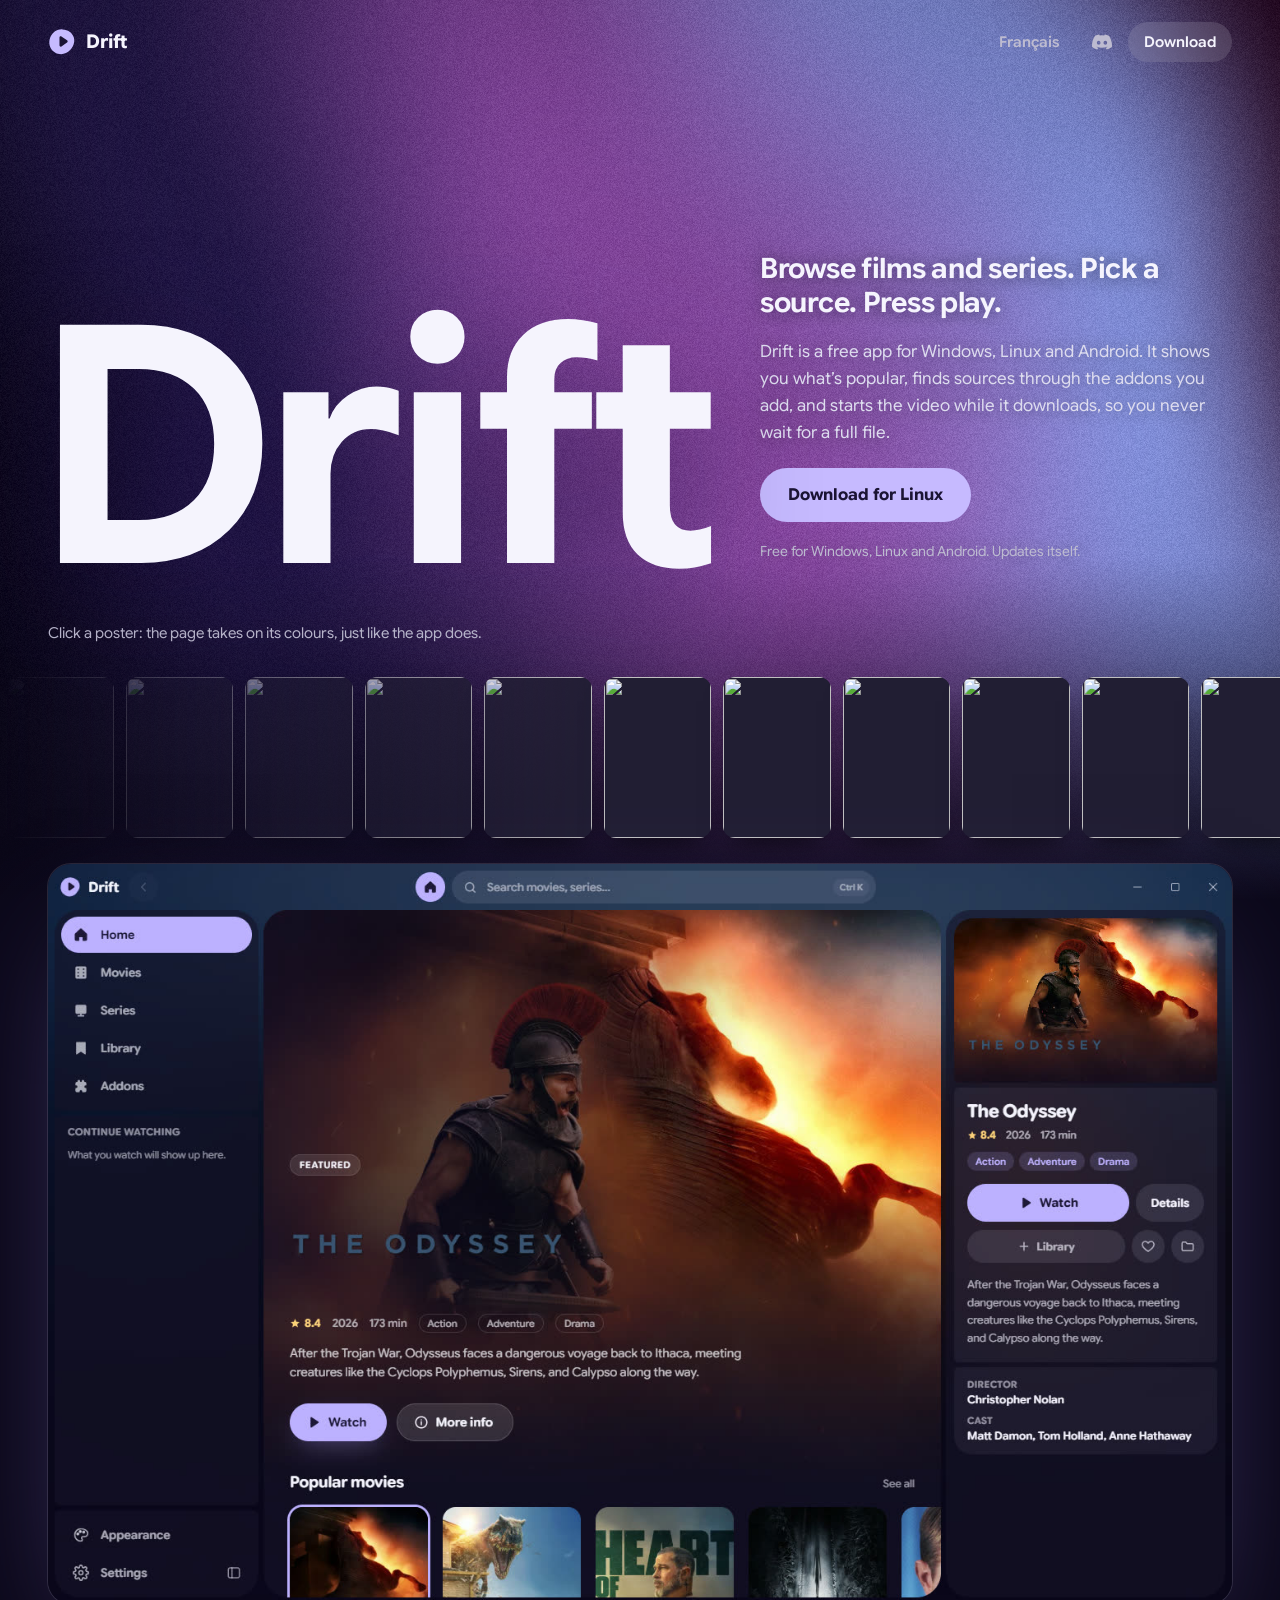
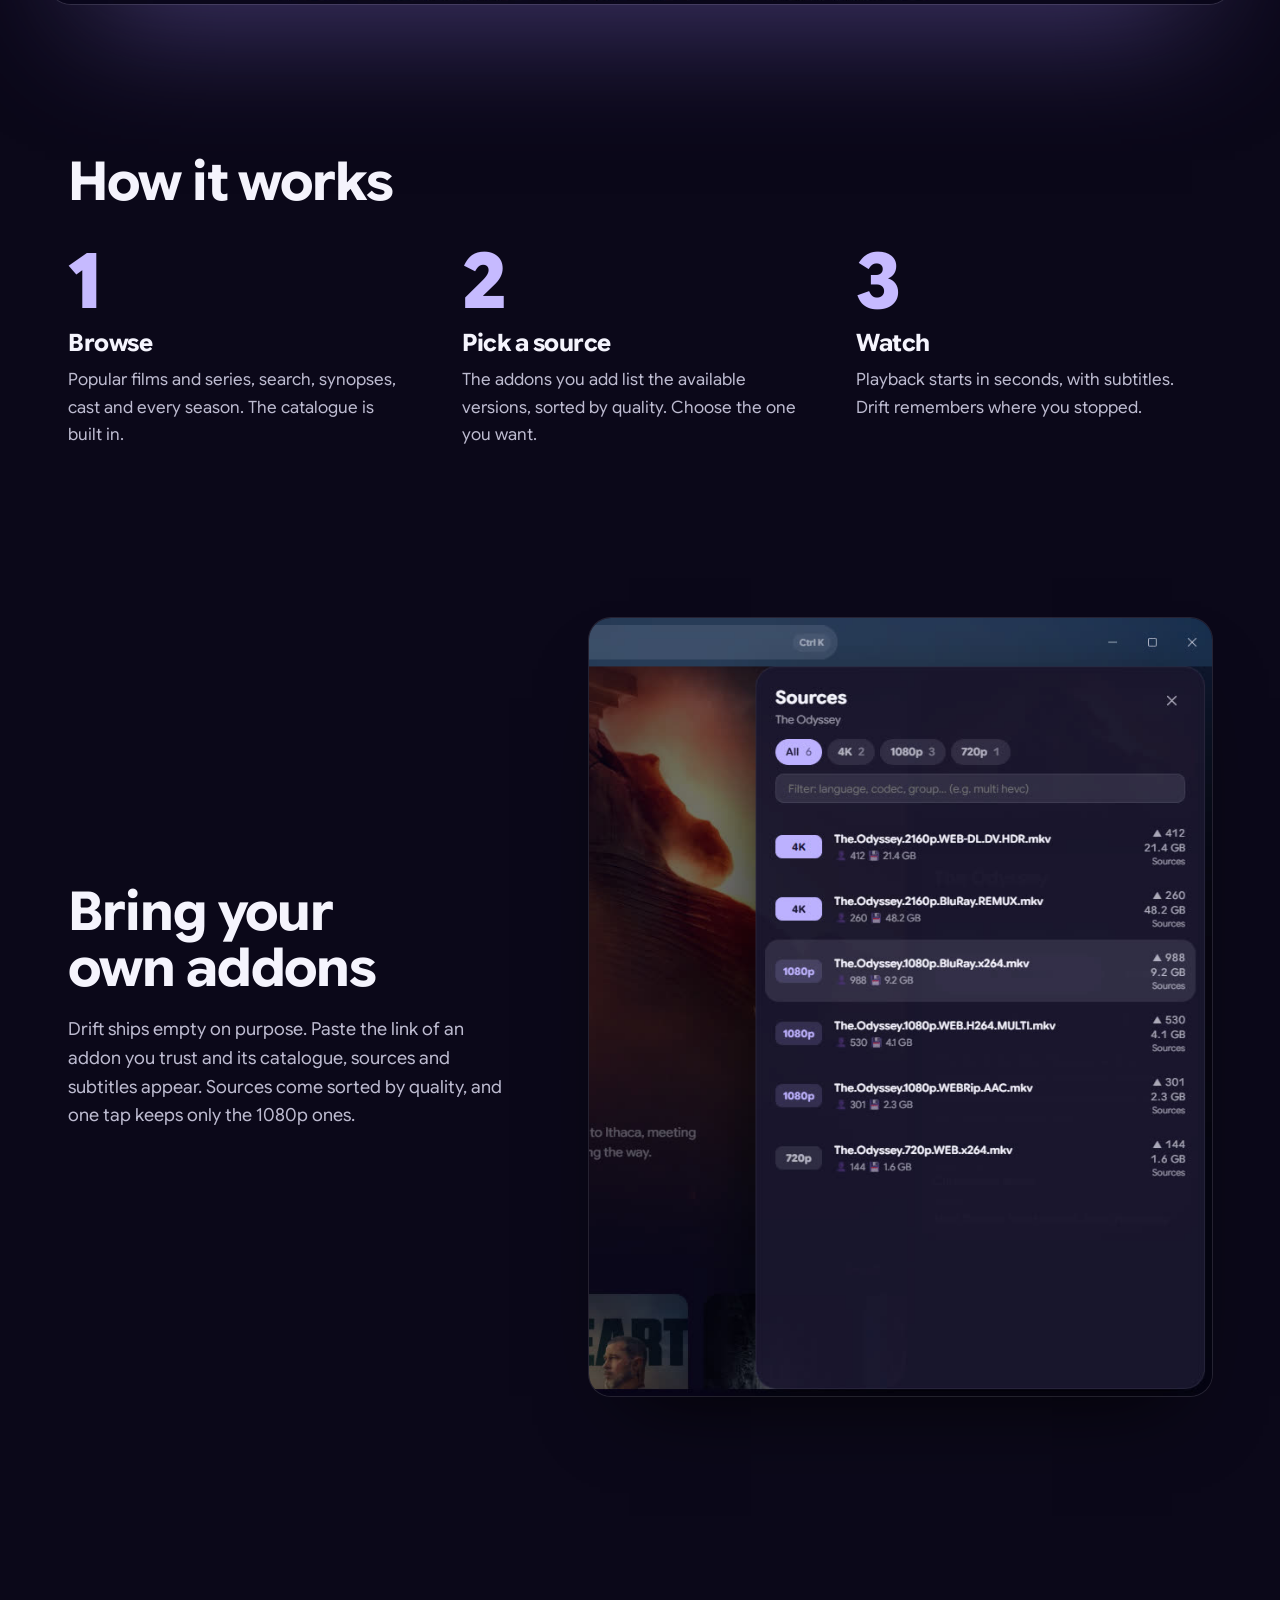
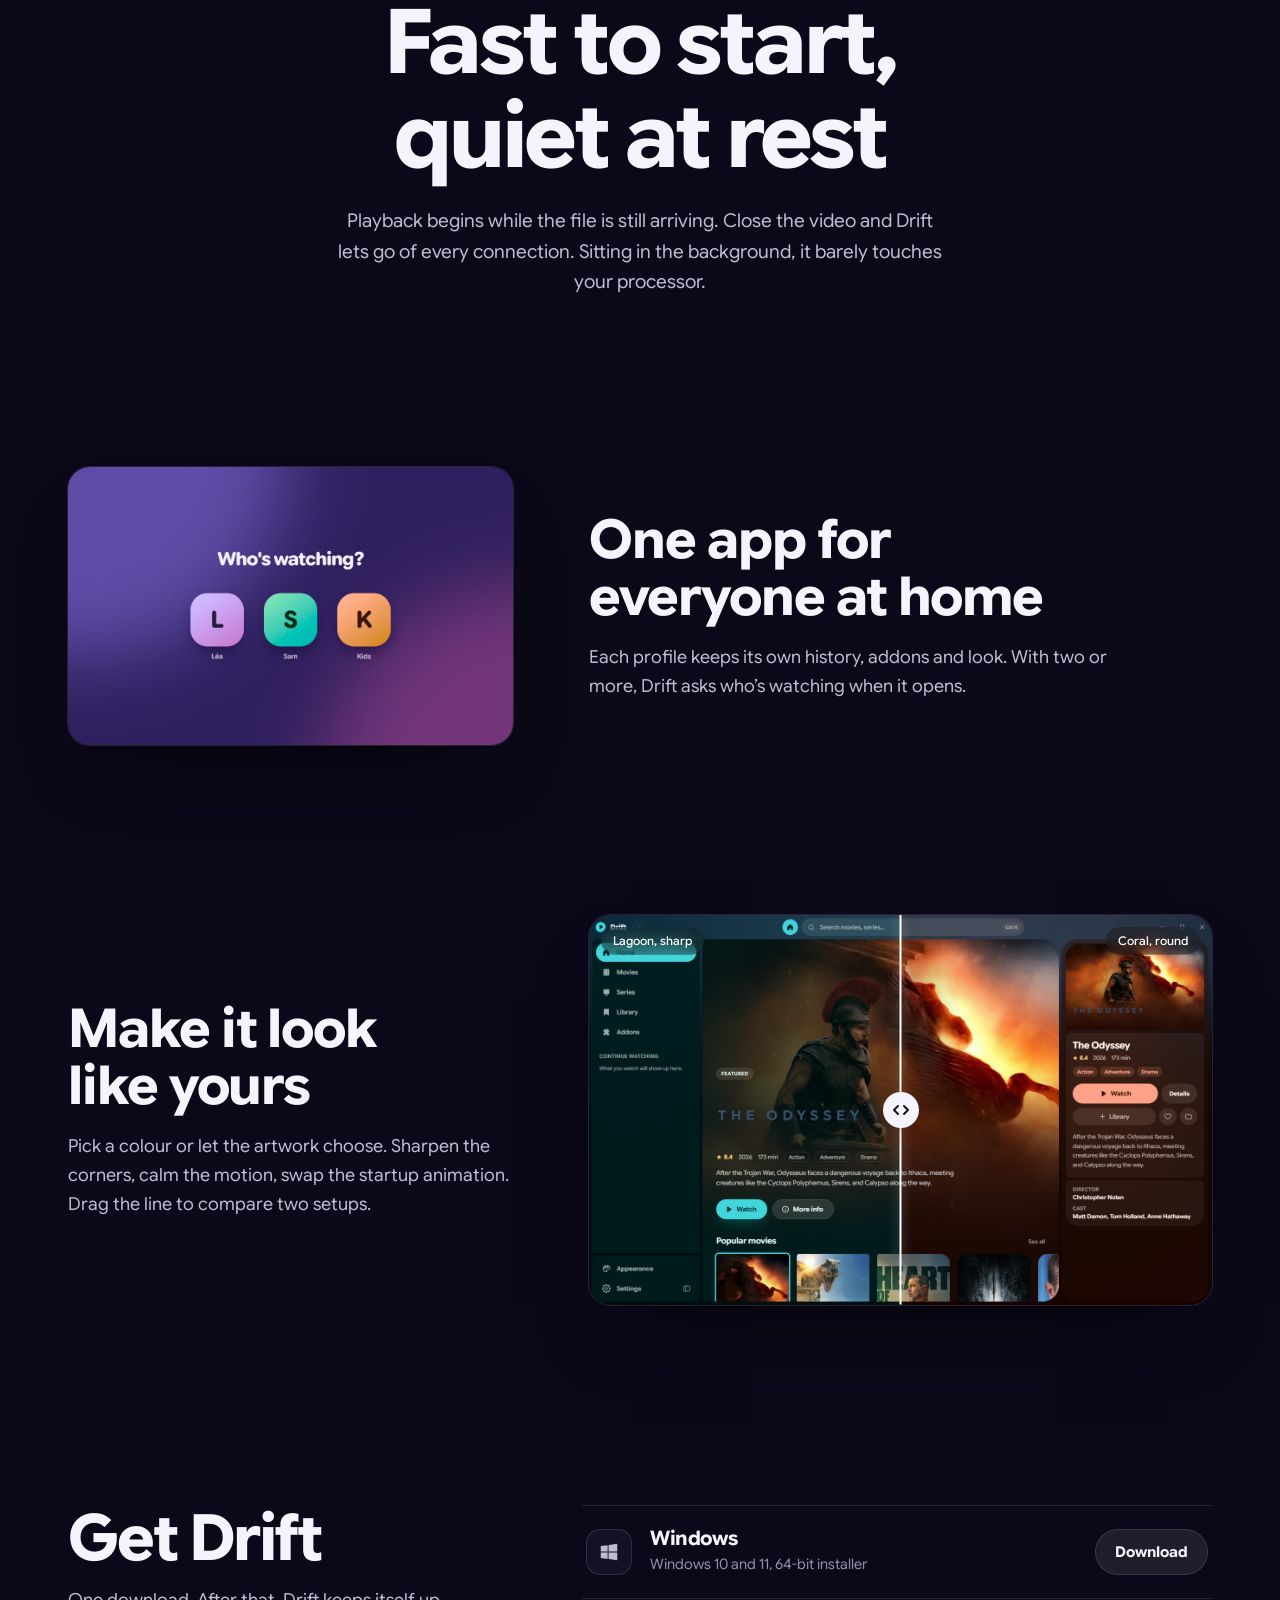
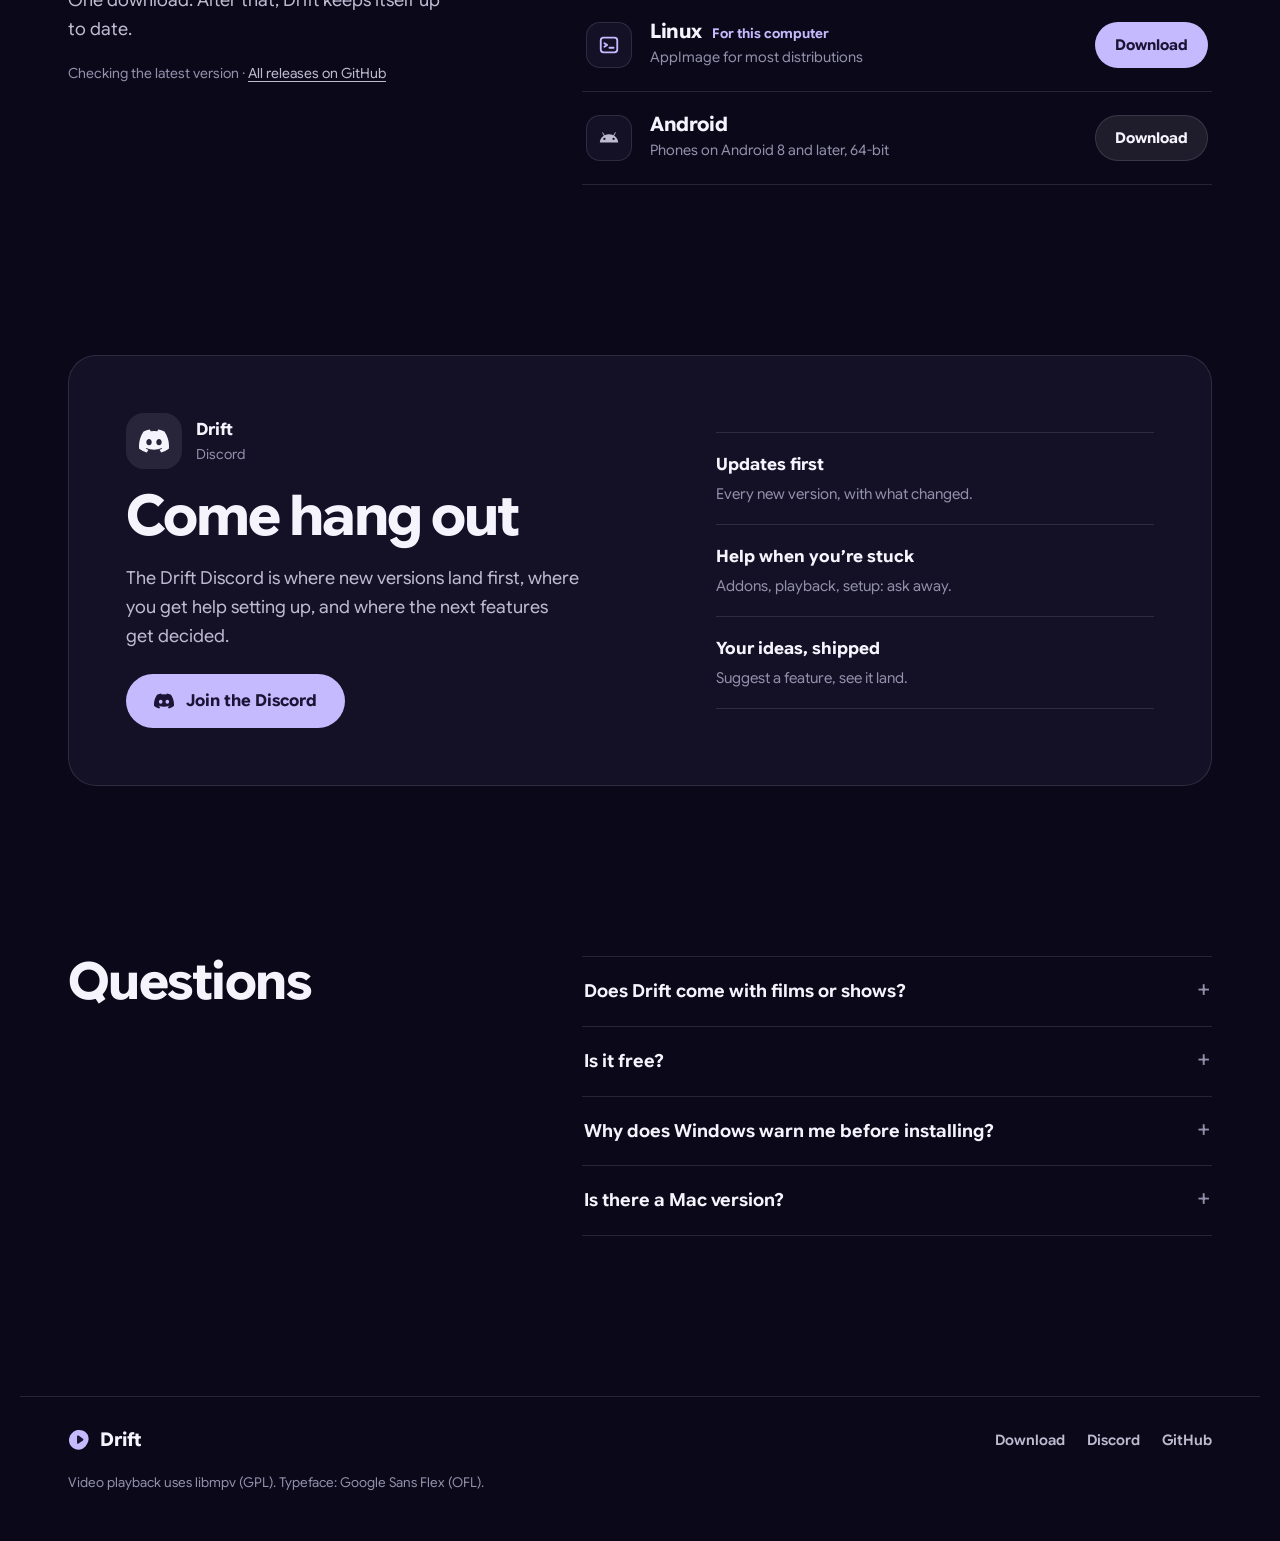
==== commit 78ed8289: "Site: GoatCounter visit counts" ====
--- a/index.html
+++ b/index.html
@@ -20,6 +20,8 @@
     <meta name="twitter:card" content="summary_large_image" />
     <link rel="icon" href="favicon.svg" type="image/svg+xml" />
     <link rel="preload" href="fonts/GoogleSansFlex-rond-latin.woff2" as="font" type="font/woff2" crossorigin />
+    <!-- Visit counts (GoatCounter: no cookies, no personal data; ignores localhost). -->
+    <script data-goatcounter="https://drift.goatcounter.com/count" async src="https://gc.zgo.at/count.js"></script>
     <script type="module" crossorigin src="./assets/index-DPL62_wL.js"></script>
     <link rel="stylesheet" crossorigin href="./assets/index-C01X95cV.css">
   </head>
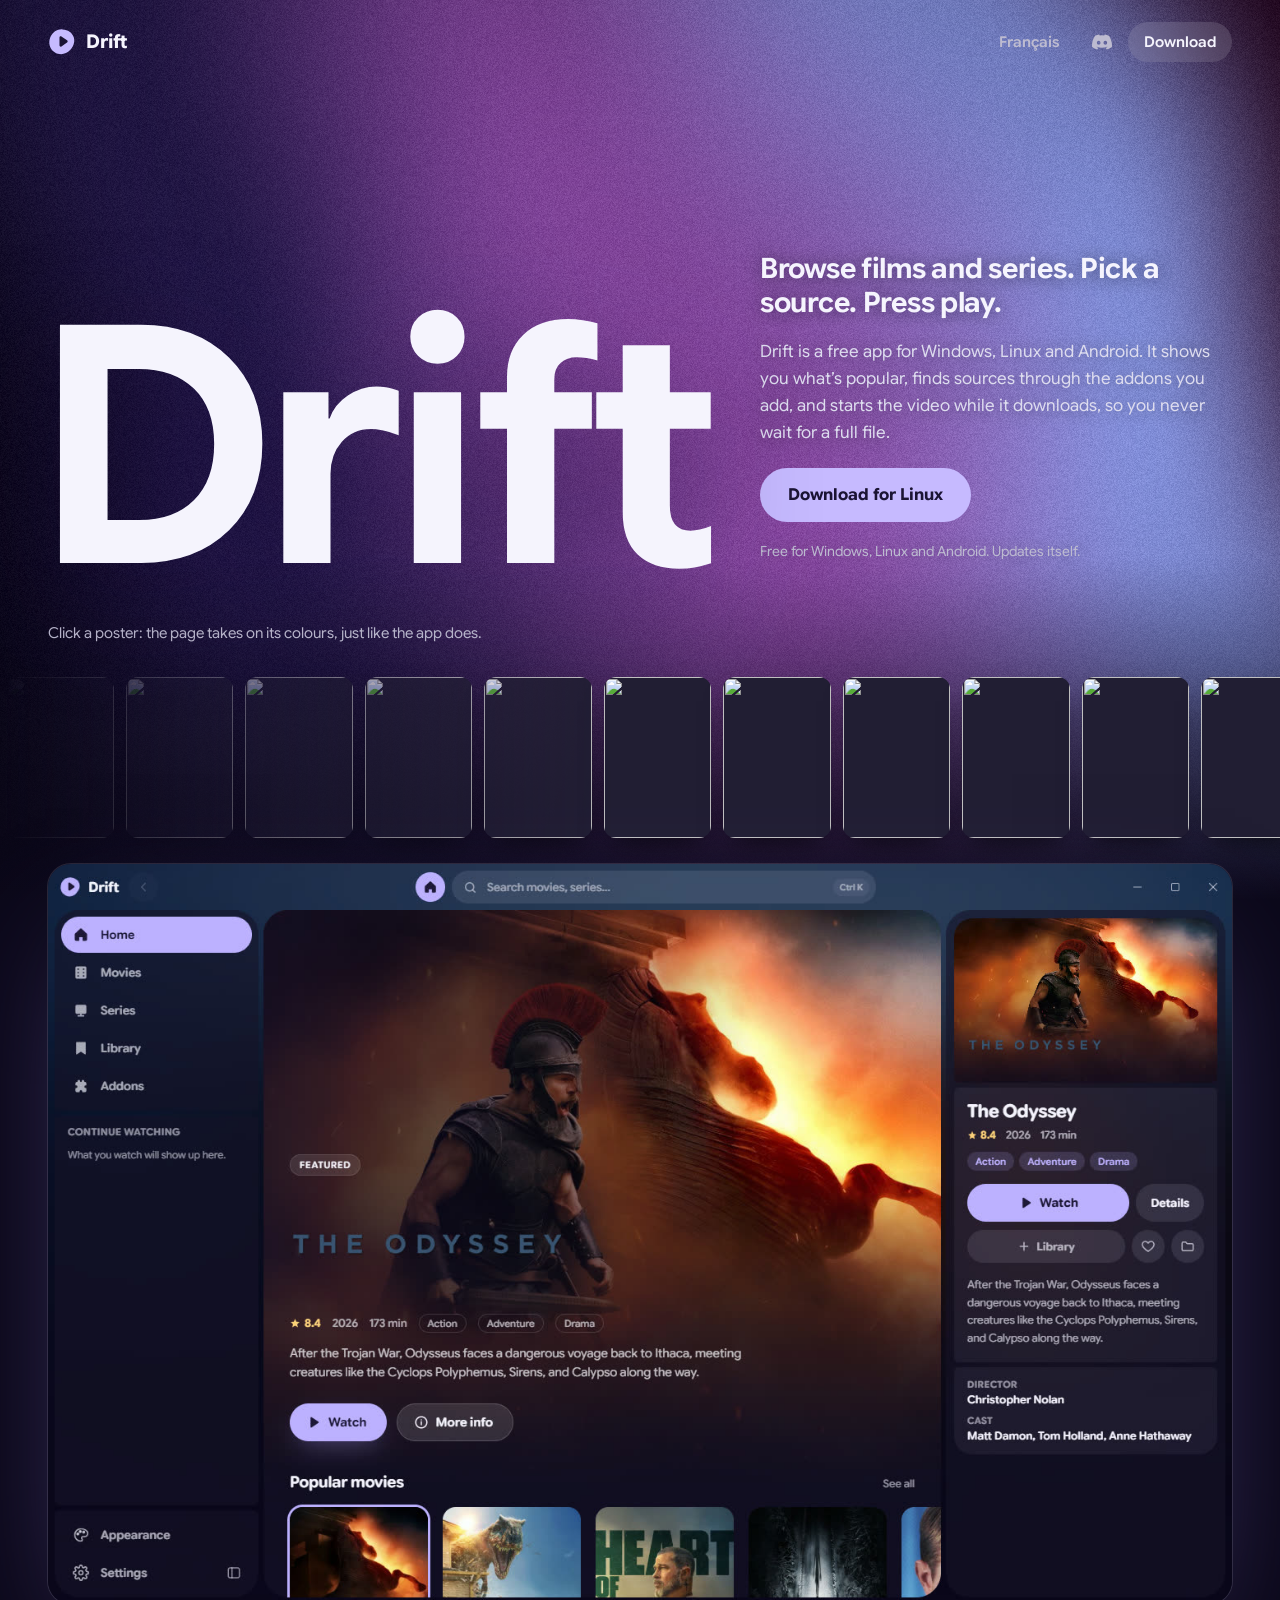
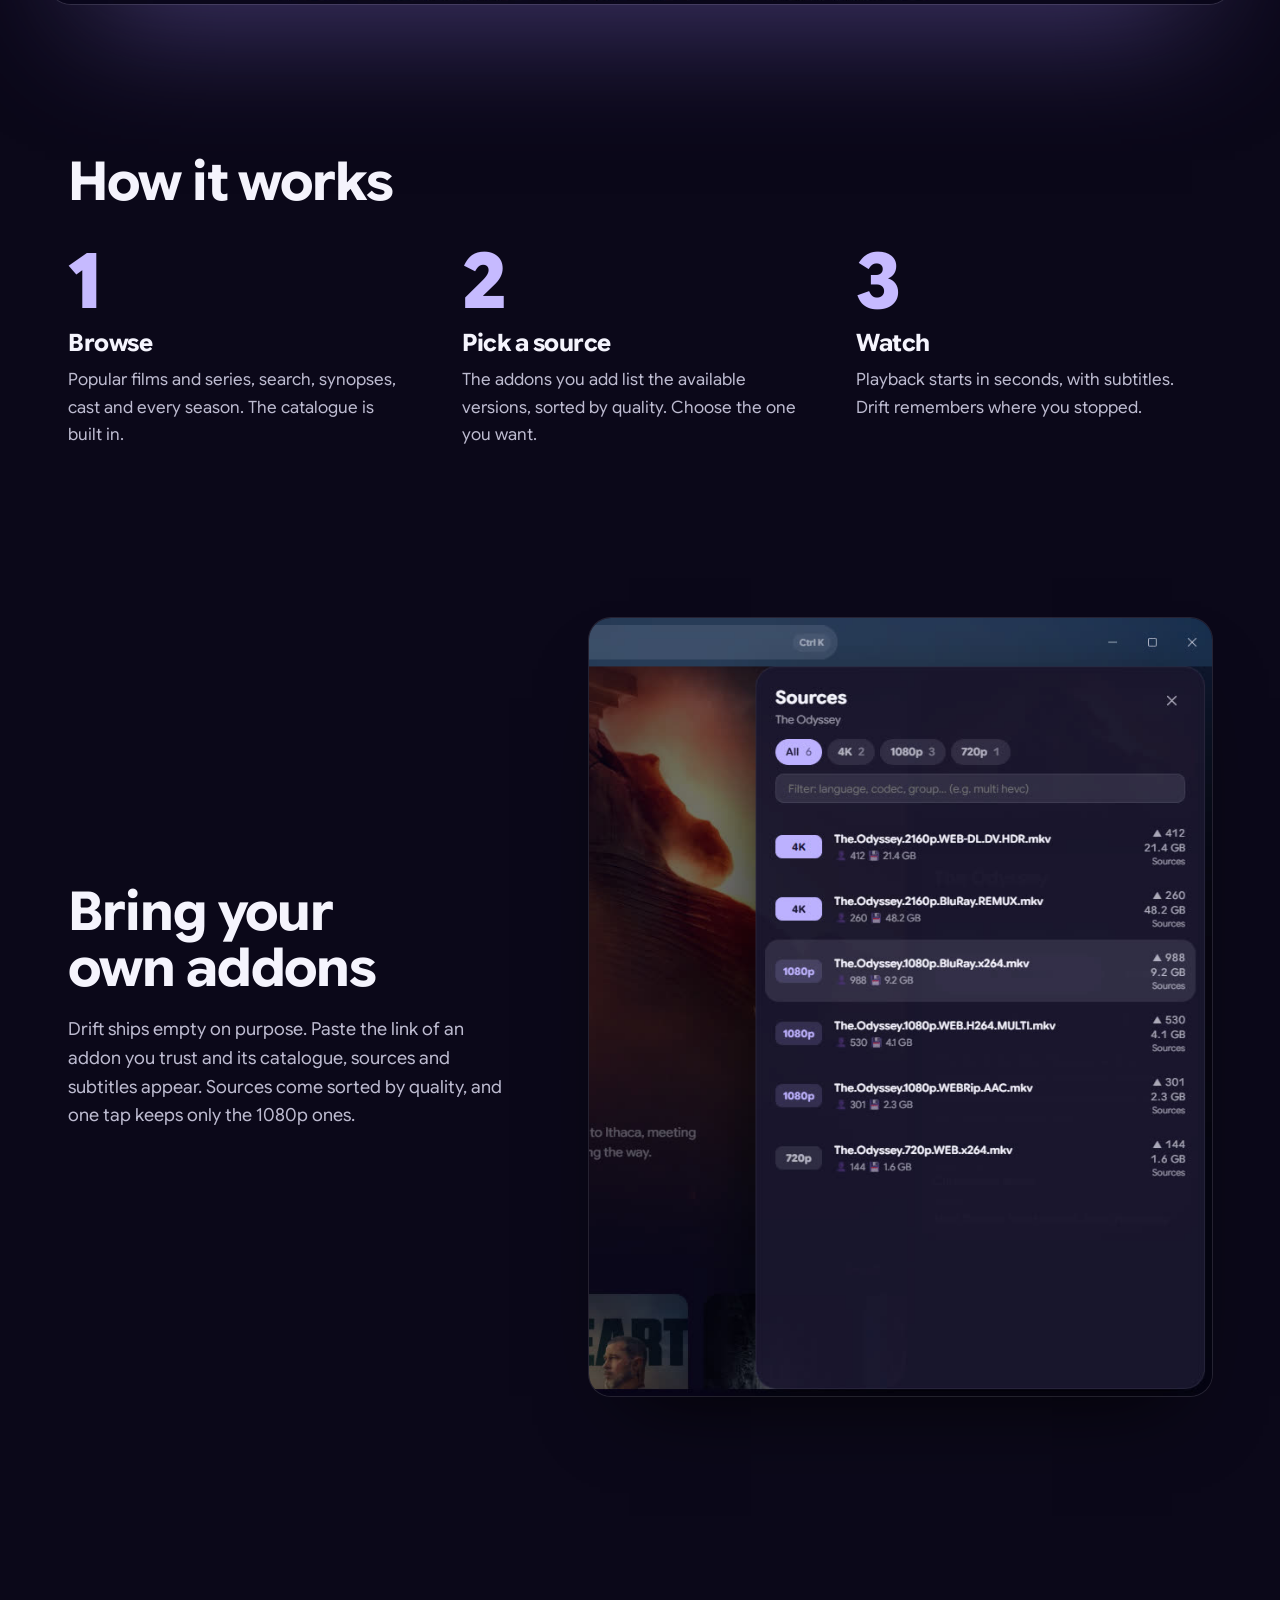
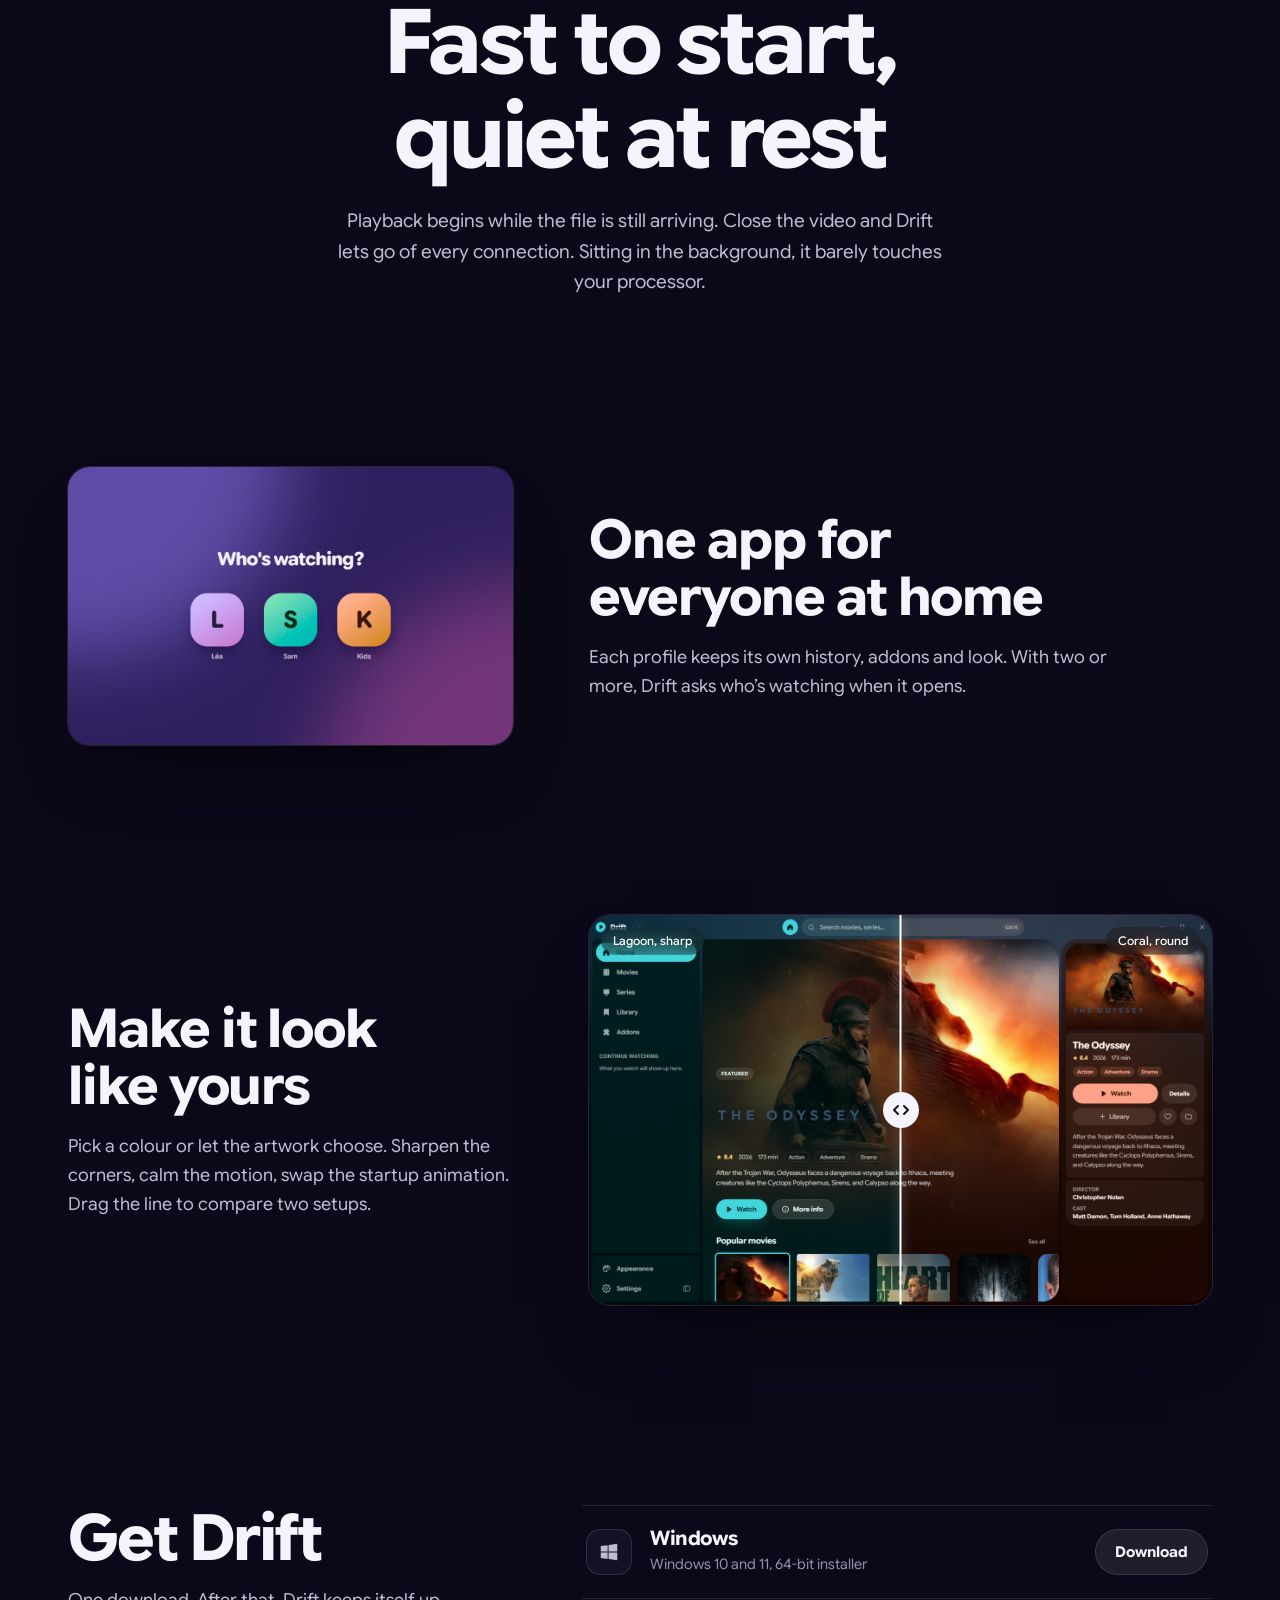
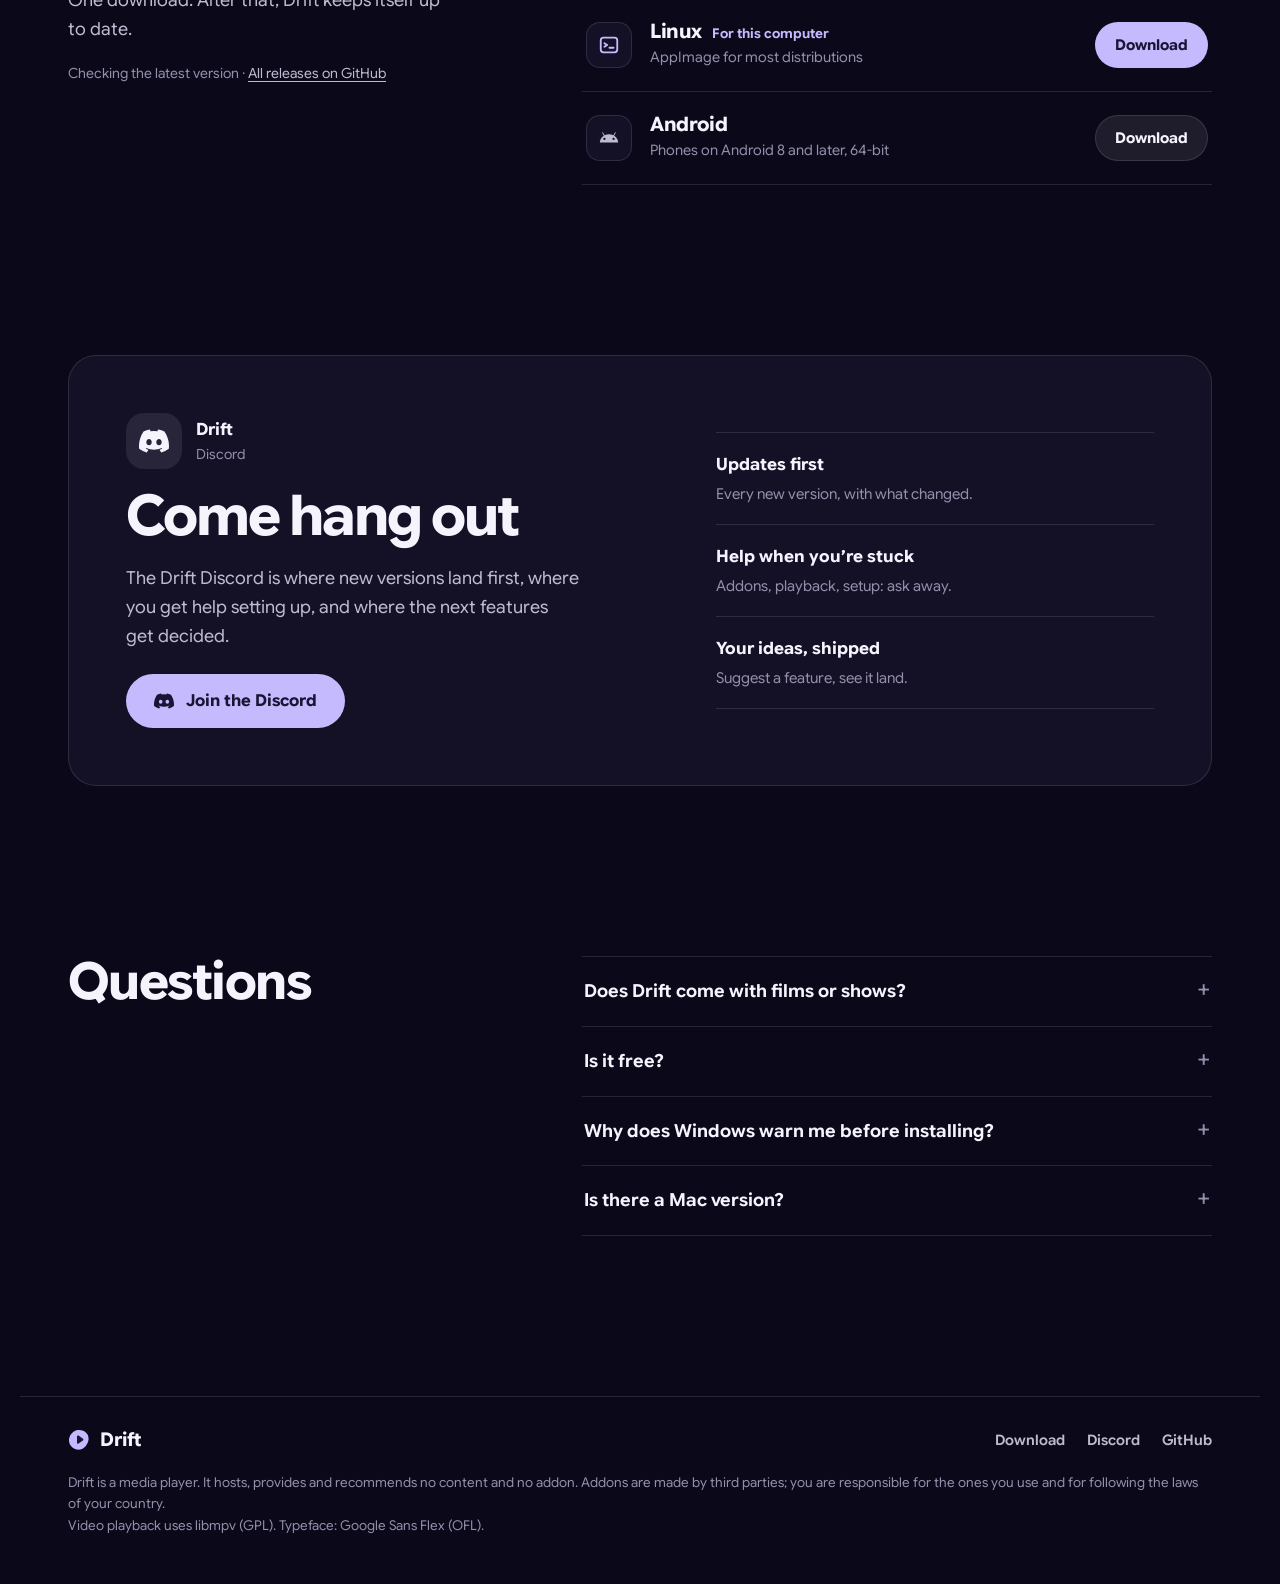
==== commit feead589: "Site: legal notice in the footer" ====
--- a/index.html
+++ b/index.html
@@ -22,7 +22,7 @@
     <link rel="preload" href="fonts/GoogleSansFlex-rond-latin.woff2" as="font" type="font/woff2" crossorigin />
     <!-- Visit counts (GoatCounter: no cookies, no personal data; ignores localhost). -->
     <script data-goatcounter="https://drift.goatcounter.com/count" async src="https://gc.zgo.at/count.js"></script>
-    <script type="module" crossorigin src="./assets/index-DPL62_wL.js"></script>
+    <script type="module" crossorigin src="./assets/index-CiWCy-2s.js"></script>
     <link rel="stylesheet" crossorigin href="./assets/index-C01X95cV.css">
   </head>
   <body>
